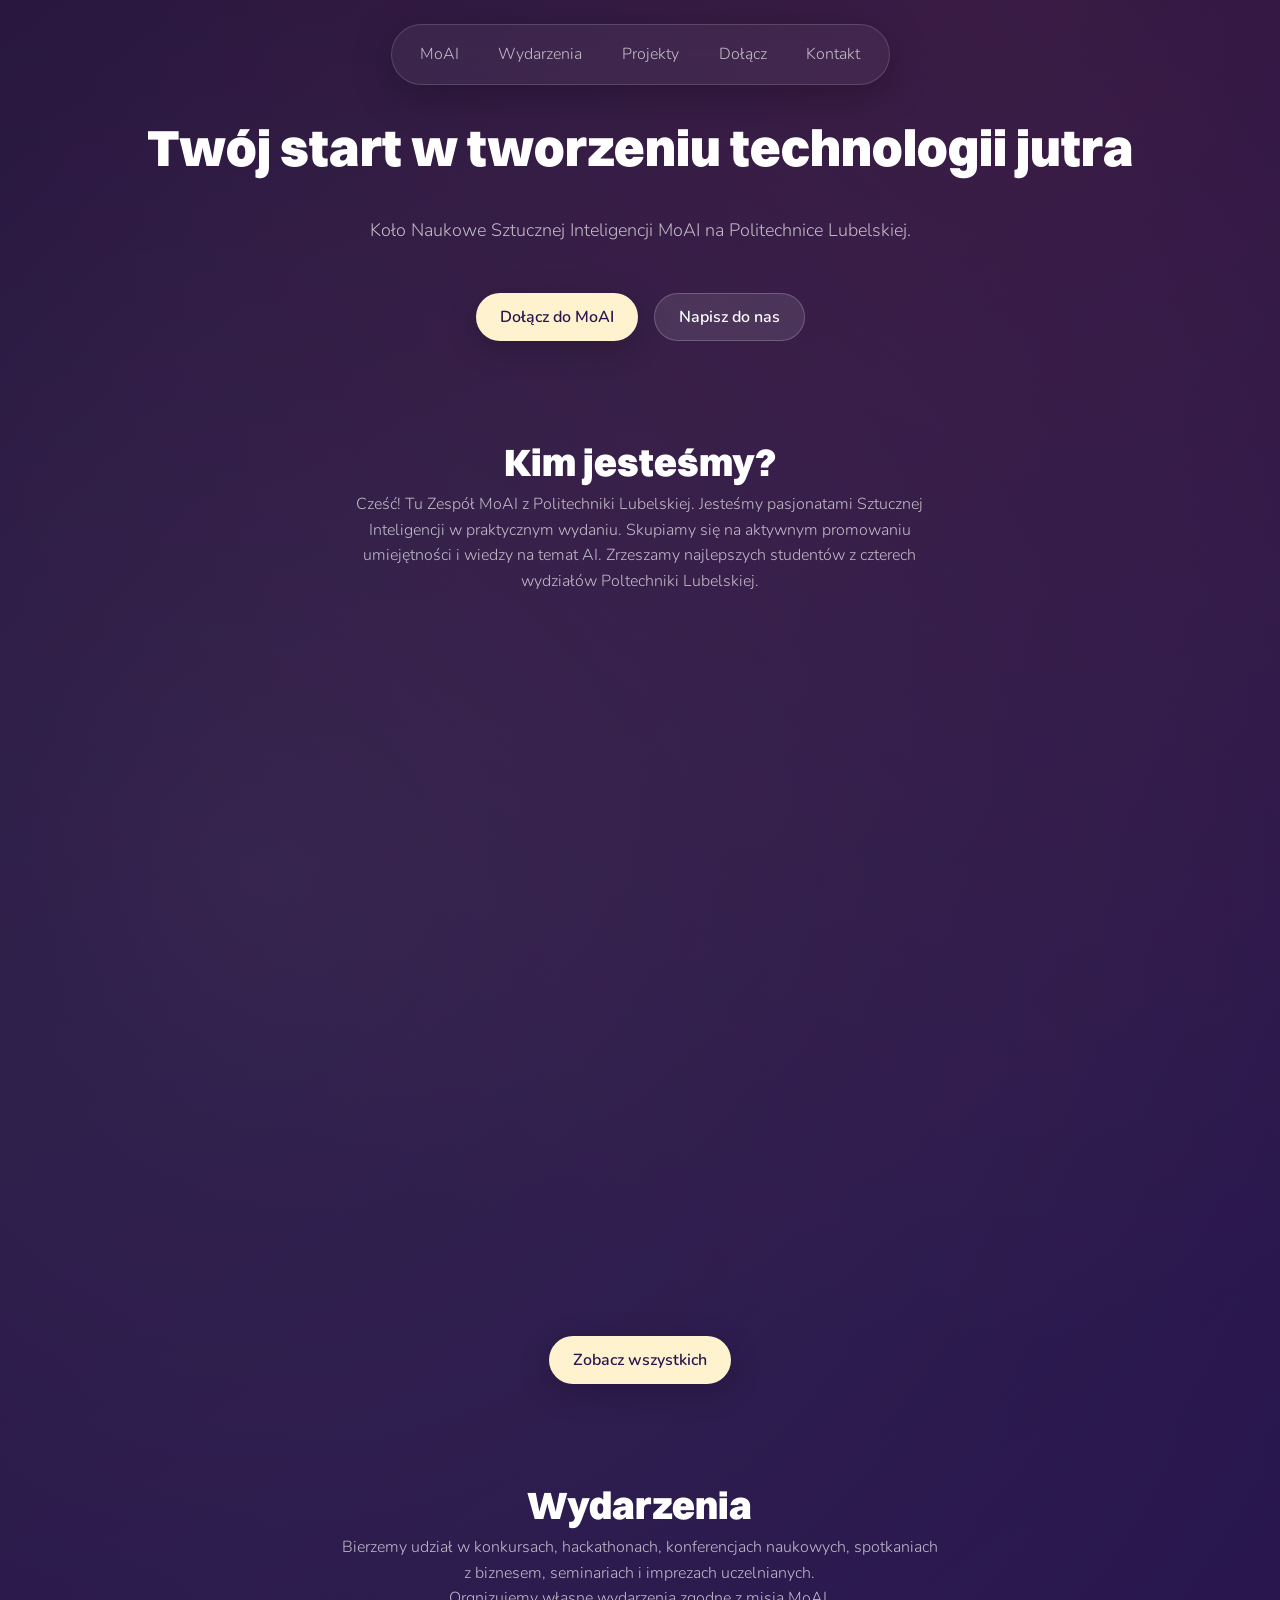
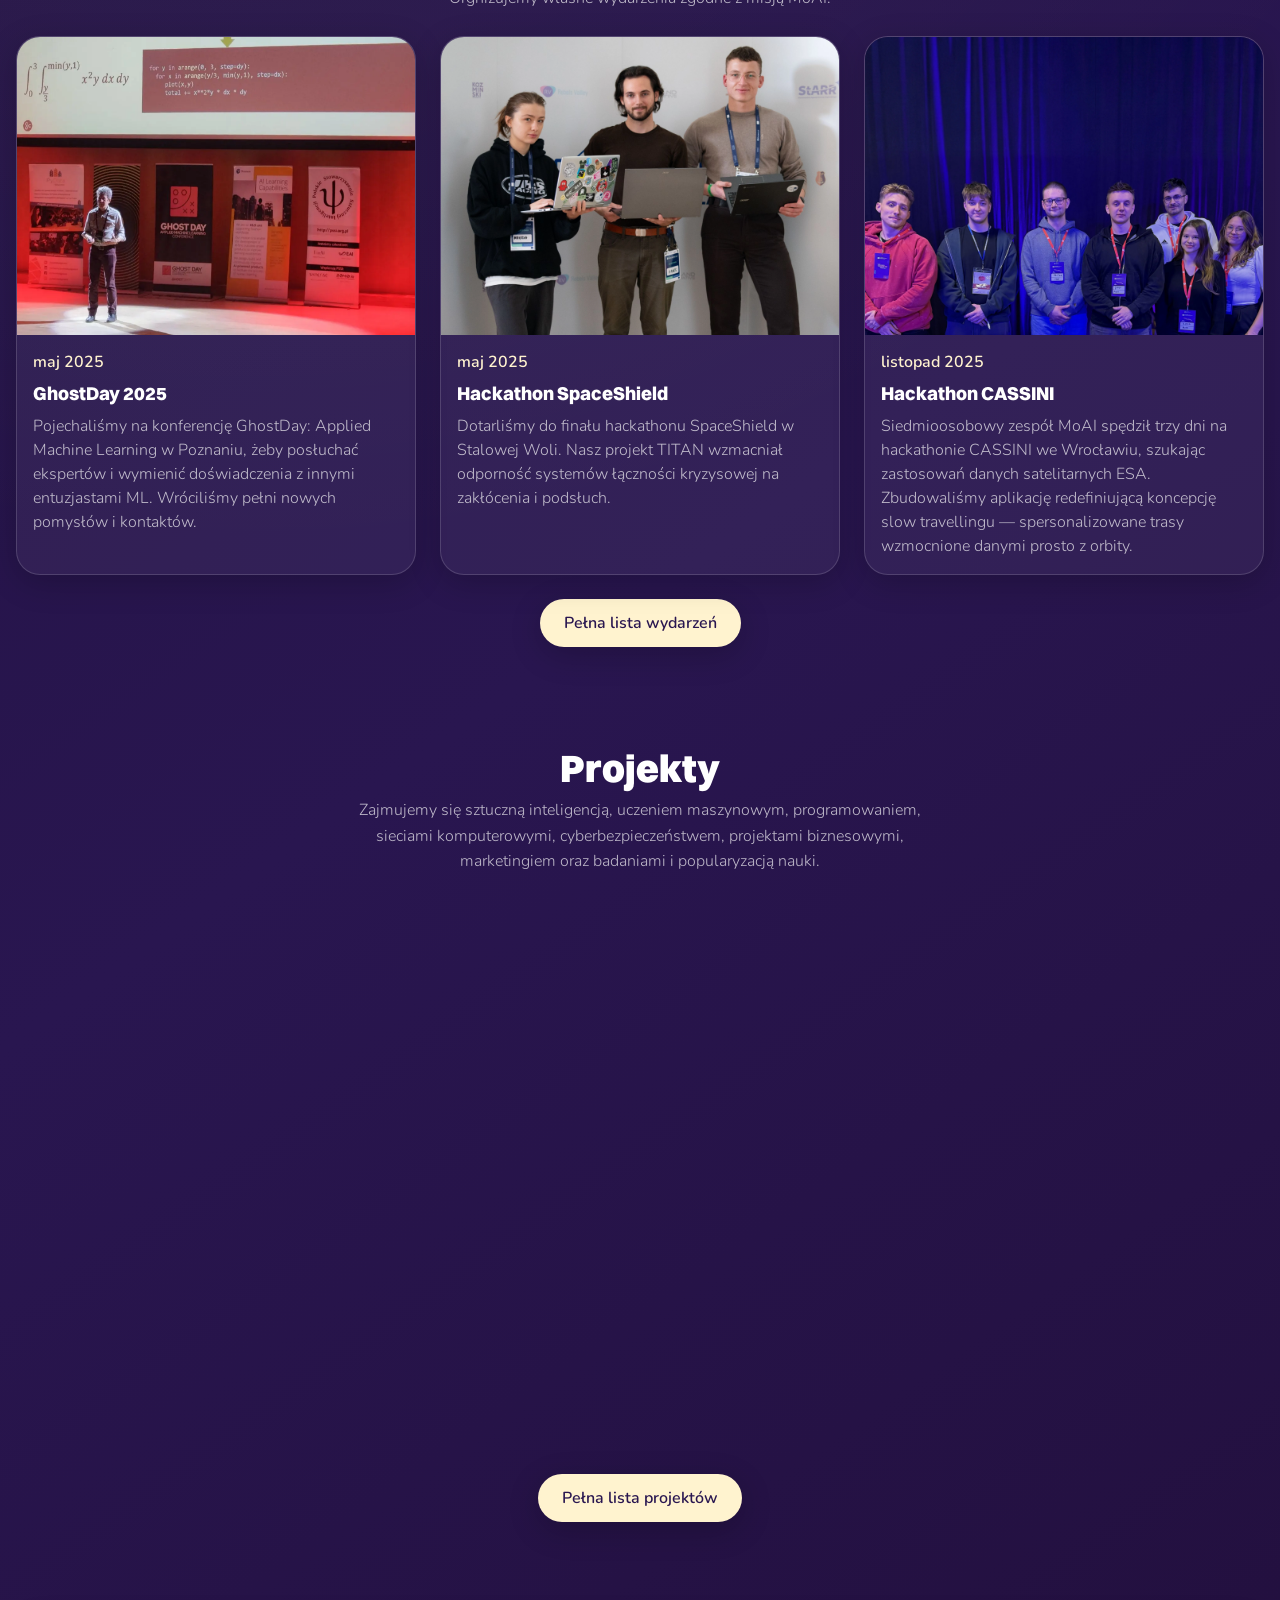
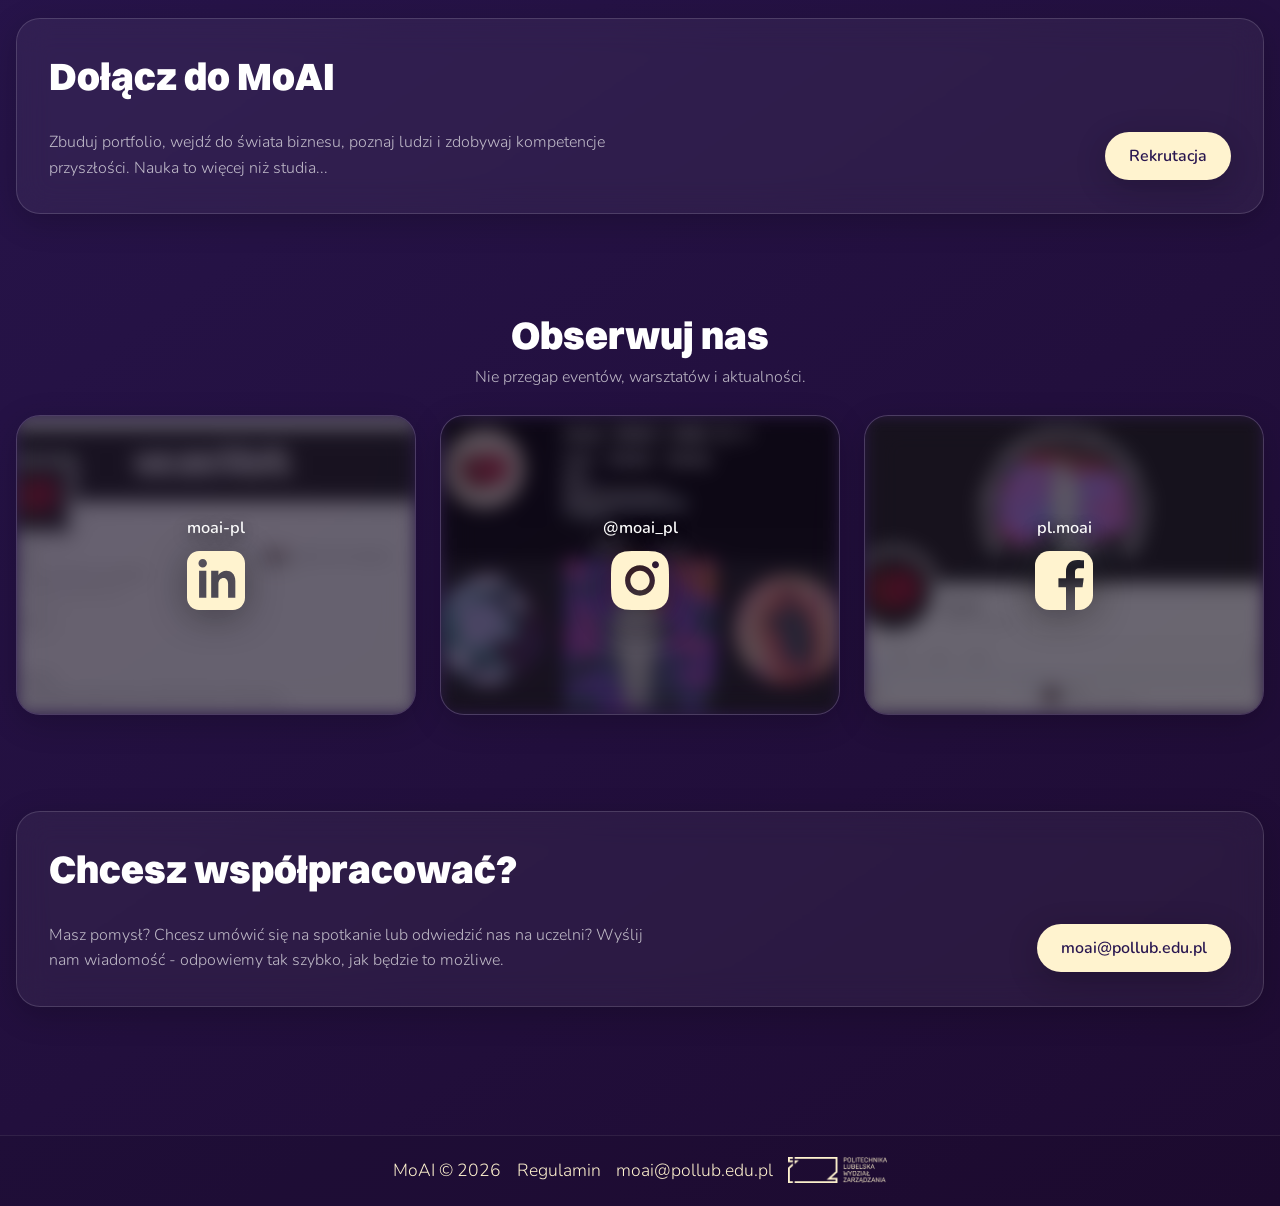
==== index.html @ 9e6ee028 "Switch link preview to custom PNG and align Google site name Point og:image and twitter:image at the" ====
<!DOCTYPE html>
<html lang="pl">
<head>
	<meta charset="UTF-8">
	<meta name="viewport" content="width=device-width, initial-scale=1.0">
	<meta name="google-site-verification" content="C3zbUnbr2M0pZkSNKRsnua3W00MlYUA9bURwBQnWUGA">
	<meta name="description" content="MoAI Politechnika Lubelska – Koło Naukowe Sztucznej Inteligencji. Zajmujemy się sztuczną inteligencją, uczeniem maszynowym, programowaniem, sieciami komputerowymi i cyberbezpieczeństwem – dołącz do nas!">
	<meta property="og:site_name" content="Koło Naukowe MoAI">
	<meta property="og:title" content="MoAI - Koło Naukowe Sztucznej Inteligencji">
	<meta property="og:description" content="Dołącz do Koła Naukowego MoAI na Politechnice Lubelskiej!">
    <meta property="og:image" content="https://moai-pl.github.io/images/mics/moai_og.png">
	<meta property="og:image:width" content="1200">
	<meta property="og:image:height" content="630">
	<meta property="og:image:type" content="image/png">
	<meta property="og:image:alt" content="Koło Naukowe MoAI">
	<meta property="og:url" content="https://moai-pl.github.io">
	<meta property="og:type" content="website">
	<meta property="og:locale" content="pl_PL">
	<meta name="twitter:card" content="summary_large_image">
	<meta name="twitter:title" content="MoAI - Koło Naukowe Sztucznej Inteligencji">
	<meta name="twitter:description" content="Dołącz do Koła Naukowego MoAI na Politechnice Lubelskiej!">
	<meta name="twitter:image" content="https://moai-pl.github.io/images/mics/moai_og.png">
	<meta name="application-name" content="Koło Naukowe MoAI">
	<meta name="apple-mobile-web-app-title" content="Koło Naukowe MoAI">
	<meta name="theme-color" content="#291650">
	<meta name="msapplication-TileColor" content="#291650">
	<meta name="msapplication-TileImage" content="/icons/mstile-150x150.png">
	<title>MoAI – Koło Naukowe Sztucznej Inteligencji</title>
	<link rel="icon" href="/favicon.ico" sizes="any">
	<link rel="icon" type="image/png" sizes="16x16" href="/icons/favicon-16x16.png">
	<link rel="icon" type="image/png" sizes="32x32" href="/icons/favicon-32x32.png">
	<link rel="icon" type="image/png" sizes="48x48" href="/icons/favicon-48x48.png">
	<link rel="apple-touch-icon" sizes="180x180" href="/icons/apple-touch-icon.png">
	<link rel="manifest" href="/icons/site.webmanifest">
	<link rel="canonical" href="https://moai-pl.github.io">
	<link rel="stylesheet" href="styles.css">

    <script type="application/ld+json">
		{
			"@context": "https://schema.org",
			"@graph": [
				{
					"@type": "Organization",
					"@id": "https://moai-pl.github.io/#organization",
					"name": "Koło Naukowe MoAI",
					"alternateName": ["MoAI", "MoAI Politechnika Lubelska", "MoAI - Koło Naukowe Sztucznej Inteligencji"],
					"url": "https://moai-pl.github.io/",
					"logo": "https://moai-pl.github.io/images/mics/moai_head.webp",
					"sameAs": [
						"https://www.linkedin.com/company/moai-pl",
						"https://www.instagram.com/moai_pl",
						"https://www.facebook.com/pl.moai"
					]
				},
				{
					"@type": "WebSite",
					"@id": "https://moai-pl.github.io/#website",
					"url": "https://moai-pl.github.io/",
					"name": "Koło Naukowe MoAI",
					"alternateName": ["MoAI", "MoAI Politechnika Lubelska", "MoAI - Koło Naukowe Sztucznej Inteligencji"],
					"inLanguage": "pl",
					"publisher": { "@id": "https://moai-pl.github.io/#organization" }
				}
			]
		}
	</script>
</head>
<body data-page="index">
	<div id="top"></div>
	<noscript class="selectable">Ta strona wymaga JavaScript do animacji i losowania projektów.</noscript>

	<div id="preloader" class="preloader" aria-label="Trwa ładowanie strony" role="status">
		<div class="preloader__glass">
			<span class="preloader__dot">M</span>
			<span class="preloader__dot">o</span>
			<span class="preloader__dot">A</span>
			<span class="preloader__dot">I</span>
		</div>
	</div>


	<header class="nav-shell">
		<nav class="nav">
			<div class="nav__links">
				<a href="#top" class="nav__link">MoAI</a>
				<a href="#events" class="nav__link">Wydarzenia</a>
				<a href="#projects" class="nav__link">Projekty</a>
				<a href="#join" class="nav__link">Dołącz</a>
				<a href="#contact" class="nav__link">Kontakt</a>
			</div>
		</nav>
	</header>

	<main class="page">
		<section id="hero" class="section hero no-select" aria-labelledby="hero-title">
			<div class="grid grid--hero">
				<div class="stack stack--lg stack--center">
					<h1 id="hero-title" class="display">Twój start w tworzeniu technologii jutra</h1>
					<p class="lead">Koło Naukowe Sztucznej Inteligencji MoAI na Politechnice Lubelskiej.</p>
					<div class="stack stack--row stack--row-center">
						<a class="btn btn--primary" href="/thanks/">Dołącz do MoAI</a>
						<a class="btn btn--ghost" href="#contact">Napisz do nas</a>
					</div>
				</div>
			</div>
		</section>

		<section id="who" class="section" aria-labelledby="who-title">
			<div class="section__header section__header--centered">
				<div>
					<h2 id="who-title">Kim jesteśmy?</h2>
					<p class="muted">Cześć! Tu Zespół MoAI z Politechniki Lubelskiej. Jesteśmy pasjonatami Sztucznej Inteligencji w praktycznym wydaniu. Skupiamy się na aktywnym promowaniu umiejętności i wiedzy na temat AI. Zrzeszamy najlepszych studentów z czterech wydziałów Poltechniki Lubelskiej.</p>
				</div>
			</div>
			<div id="members-grid" class="masonry" aria-live="polite"></div>
			<div class="section__actions section__actions--center section__actions--members">
				<a class="btn btn--primary" href="/members/">Zobacz wszystkich</a>
			</div>
		</section>

		<section id="events" class="section" aria-labelledby="events-title">
			<div class="section__header section__header--centered">
				<div>
					<h2 id="events-title">Wydarzenia</h2>
					<p class="muted">Bierzemy udział w konkursach, hackathonach, konferencjach naukowych, spotkaniach z biznesem, seminariach i imprezach uczelnianych. <br> Orgnizujemy własne wydarzenia zgodne z misją MoAI.</p>
				</div>
			</div>
			<div id="events-grid" class="cards cards--three" aria-live="polite"></div>
			<div class="section__actions section__actions--center">
				<a class="btn btn--primary" href="/events/">Pełna lista wydarzeń</a>
			</div>
		</section>

		<section id="projects" class="section" aria-labelledby="projects-title">
			<div class="section__header section__header--centered">
				<div>
					<h2 id="projects-title">Projekty</h2>
					<p class="muted">Zajmujemy się sztuczną inteligencją, uczeniem maszynowym, programowaniem, sieciami komputerowymi, cyberbezpieczeństwem, projektami biznesowymi, marketingiem oraz badaniami i popularyzacją nauki.</p>
				</div>
			</div>
			<div id="projects-grid" class="cards cards--three" aria-live="polite"></div>
			<div class="section__actions section__actions--center">
				<a class="btn btn--primary" href="/projects/">Pełna lista projektów</a>
			</div>
		</section>

		<section id="join" class="section section--accent" aria-labelledby="join-title">
			<div class="glass card card--cta">
				<div class="stack stack--lg">
					<h2 id="join-title">Dołącz do MoAI</h2>
					<div class="join__summary">
						<p class="muted">Zbuduj portfolio, wejdź do świata biznesu, poznaj ludzi i zdobywaj kompetencje przyszłości. Nauka to więcej niż studia...</p>
						<a class="btn btn--primary" href="/thanks/">Rekrutacja</a>
					</div>
				</div>
			</div>
		</section>

		<section id="follow" class="section" aria-labelledby="follow-title">
			<div class="section__header">
				<div>
					<h2 id="follow-title">Obserwuj nas</h2>
					<p class="muted">Nie przegap eventów, warsztatów i aktualności.</p>
				</div>
			</div>
			<div class="cards cards--social">
				<a class="social-card glass" href="https://www.linkedin.com/company/moai-pl" target="_blank" rel="noopener" aria-label="LinkedIn MoAI">
					<img class="social-card__image" src="images/mics/li_background.webp" alt="" loading="lazy" data-protect="true">
					<div class="social-card__content">
						<p class="social-card__handle">moai-pl</p>
						<img class="social-card__icon" src="icons/linkedin.svg" alt="" aria-hidden="true" loading="lazy">
					</div>
				</a>
				<a class="social-card glass" href="https://www.instagram.com/moai_pl" target="_blank" rel="noopener" aria-label="Instagram MoAI">
					<img class="social-card__image" src="images/mics/ig_background.webp" alt="" loading="lazy" data-protect="true">
					<div class="social-card__content">
						<p class="social-card__handle">@moai_pl</p>
						<img class="social-card__icon" src="icons/instagram.svg" alt="" aria-hidden="true" loading="lazy">
					</div>
				</a>
				<a class="social-card glass" href="https://www.facebook.com/pl.moai" target="_blank" rel="noopener" aria-label="Facebook MoAI">
					<img class="social-card__image" src="images/mics/fb_background.webp" alt="" loading="lazy" data-protect="true">
					<div class="social-card__content">
						<p class="social-card__handle">pl.moai</p>
						<img class="social-card__icon social-card__icon--facebook" src="icons/facebook.svg" alt="" aria-hidden="true" loading="lazy">
					</div>
				</a>
			</div>
		</section>

		<section id="contact" class="section" aria-labelledby="contact-title">
			<div class="glass card card--contact">
				<div class="stack stack--lg">
					<h2 id="contact-title">Chcesz współpracować?</h2>
					<div class="join__summary contact__summary">
						<p class="muted">Masz pomysł? Chcesz umówić się na spotkanie lub odwiedzić nas na uczelni? Wyślij nam wiadomość - odpowiemy tak szybko, jak będzie to możliwe.</p>
						<a class="btn btn--primary" href="mailto:moai@pollub.edu.pl">moai@pollub.edu.pl</a>
					</div>
				</div>
			</div>
		</section>
	</main>

	<footer class="footer">
		<div class="footer__inner">
			<span>MoAI © <span data-current-year>2026</span></span>
			<a class="footer__link" href="assets/Statut_MoAI.pdf" target="_blank">Regulamin</a>
			<a class="footer__link" href="mailto:moai@pollub.edu.pl">moai@pollub.edu.pl</a>
			<a class="footer__logo" href="https://wz.pollub.pl/" target="_blank" rel="noopener">
				<img src="icons/logo_wz.webp" alt="Wydział Zarządzania Politechniki Lubelskiej" loading="lazy">
			</a>
		</div>
	</footer>

	<script src="scripts.js" defer></script>
	<script data-goatcounter="https://moai-pl.goatcounter.com/count" async src="https://gc.zgo.at/count.js"></script>
</body>
</html>
---- styles.css ----
/* Core Design Tokens */
@font-face {
	font-family: 'Nunito';
	src: url('fonts/Nunito-ExtraLight.otf') format('opentype');
	font-weight: 200;
	font-style: normal;
	font-display: swap;
}

@font-face {
	font-family: 'Nunito';
	src: url('fonts/Nunito-Light.otf') format('opentype');
	font-weight: 400;
	font-style: normal;
	font-display: swap;
}

@font-face {
	font-family: 'Nunito';
	src: url('fonts/Nunito-SemiBold.otf') format('opentype');
	font-weight: 600;
	font-style: normal;
	font-display: swap;
}

@font-face {
	font-family: 'Switzer';
	src: url('fonts/Switzer-Extrabold.otf') format('opentype');
	font-weight: 800;
	font-style: normal;
	font-display: swap;
}

@font-face {
	font-family: 'Switzer';
	src: url('fonts/Switzer-Black.otf') format('opentype');
	font-weight: 900;
	font-style: normal;
	font-display: swap;
}

:root {
	--bg-primary: #291650;
	--text-primary: #ffffff;
	--text-secondary: rgba(255, 255, 255, 0.7);
	--accent-ivory: #fff3cf;
	--accent-red: #e55858;
	--surface-1: rgba(255, 255, 255, 0.05);
	--surface-2: rgba(255, 255, 255, 0.08);
	--surface-hover: rgba(255, 255, 255, 0.12);
	--glass-border: rgba(255, 255, 255, 0.15);
	--radius-sm: 0.5rem;
	--radius-md: 1rem;
	--radius-lg: 1.5rem;
	--radius-pill: 9999px;
	--space-xs: 0.25rem;
	--space-sm: 0.5rem;
	--space-md: 1rem;
	--space-lg: 1.5rem;
	--space-xl: 2rem;
	--space-2xl: 3rem;
	--space-3xl: 4rem;
	--space-4xl: 6rem;
	--space-5xl: 8rem;
	--shadow-1: 0 8px 32px rgba(0, 0, 0, 0.2);
	--shadow-2: 0 10px 40px rgba(0, 0, 0, 0.25);
	--shadow-3: 0 16px 48px rgba(0, 0, 0, 0.35);
	--container: 80rem;
	--transition: 200ms ease;
	--nav-offset: 6rem;
	--section-gap-desktop: var(--space-4xl);
	--section-gap-mobile: var(--space-3xl);
	--segment-grid-gap-desktop: var(--space-lg);
	--segment-grid-gap-mobile: var(--space-md);
	--section-action-gap-desktop: var(--space-lg);
	--section-action-gap-mobile: var(--space-md);
}

* {
	box-sizing: border-box;
}

html {
	scroll-behavior: smooth;
	scroll-padding-top: var(--nav-offset);
	scrollbar-width: thin;
	scrollbar-color: rgba(255, 255, 255, 0.2) var(--bg-primary);
	overflow-x: hidden;
	-webkit-tap-highlight-color: transparent;
}

body {
	margin: 0;
	font-family: 'Nunito', 'Helvetica Neue', sans-serif;
	background: radial-gradient(circle at 20% 20%, rgba(255, 243, 207, 0.08), transparent 35%),
		radial-gradient(circle at 80% 0%, rgba(229, 88, 88, 0.12), transparent 30%),
		linear-gradient(145deg, #1d0f3a 0%, #291650 50%, #1e0b32 100%);
	color: var(--text-primary);
	min-height: 100vh;
	min-height: 100dvh;
	display: flex;
	flex-direction: column;
	width: 100%;
	overflow-x: hidden;
	user-select: none;
	-webkit-user-select: none;
	-webkit-tap-highlight-color: transparent;
	-webkit-touch-callout: none;
}

a {
	color: inherit;
	text-decoration: none;
}

img {
	max-width: 100%;
	display: block;
}

p {
	margin: 0;
}

p, h1, h2, h3, h4, .lead, .muted, .display, .eyebrow, .member-card__name, .project-card__title, .project-card__desc, .project-card__meta, .social-card__handle, .social-card__content, .hero__meta, .selectable, .selectable-text {
	user-select: text;
	-webkit-user-select: text;
	-webkit-touch-callout: default;
}

.nav,
.nav__link,
.btn,
.pill,
.tag,
.card,
.footer,
.footer__link,
.footer__inner span,
.footer__logo,
.member-card__link {
	user-select: none;
	-webkit-user-select: none;
	-webkit-tap-highlight-color: transparent;
	-webkit-touch-callout: none;
}

a,
button {
	-webkit-tap-highlight-color: transparent;
}

a[href^="mailto:"] {
	user-select: text;
	-webkit-user-select: text;
	-webkit-touch-callout: default;
}

:focus {
	outline: none;
}

:focus-visible {
	outline: 2px solid rgba(255, 243, 207, 0.7);
	outline-offset: 2px;
}

.sr-only {
	position: absolute;
	width: 1px;
	height: 1px;
	padding: 0;
	margin: -1px;
	overflow: hidden;
	clip: rect(0, 0, 0, 0);
	white-space: nowrap;
	border: 0;
}

.no-select {
	user-select: none;
}

::selection {
	background: var(--accent-ivory);
	color: #291650;
}

::-webkit-scrollbar {
	width: 12px;
}

::-webkit-scrollbar-track {
	background: var(--bg-primary);
}

::-webkit-scrollbar-thumb {
	background: rgba(255, 255, 255, 0.2);
	border-radius: var(--radius-pill);
	border: 3px solid var(--bg-primary);
}

::-webkit-scrollbar-thumb:hover {
	background: rgba(255, 255, 255, 0.4);
}

.page {
	flex: 1 0 auto;
	width: 100%;
	max-width: var(--container);
	margin: 0 auto;
	padding: calc(var(--space-4xl, 6rem) + var(--space-lg)) var(--space-md) var(--space-4xl, 6rem);
}

.section {
	margin-bottom: var(--section-gap-desktop);
}

.page > .section:last-child {
	margin-bottom: 0;
}

#who,
#projects,
#events,
#join,
#follow,
#contact,
#members-grid,
#projects-grid,
#projects-list,
#events-list {
	scroll-margin-top: var(--nav-offset);
}

.section__header {
	display: flex;
	flex-direction: column;
	align-items: center;
	text-align: center;
	gap: var(--space-md);
	margin: 0 auto var(--space-lg);
	max-width: min(62%, 52rem);
}

.section__header--centered {
	max-width: min(60%, 48rem);
}

.section__actions {
	display: flex;
	gap: var(--space-sm);
	align-items: center;
}

.section__actions--center {
	justify-content: center;
	margin-top: var(--section-action-gap-desktop);
}

.section__actions--members {
	margin-top: var(--section-action-gap-desktop);
}

.section--accent {
	margin-top: 0;
}

.eyebrow {
	font-size: 0.9rem;
	letter-spacing: 0.08em;
	text-transform: uppercase;
	color: var(--text-secondary);
	margin: 0 0 var(--space-xs);
}

.muted {
	color: var(--text-secondary);
	line-height: 1.6;
	max-width: 60ch;
}

.display {
	font-size: clamp(2.25rem, 4vw, 3.5rem);
	line-height: 1.1;
	margin: 0 0 var(--space-md);
}

h2 {
	margin: 0 0 var(--space-xs);
	font-size: clamp(1.75rem, 3vw, 2.5rem);
}

h1, h2, h3, h4, h5, h6, .display {
	font-family: 'Switzer', 'Helvetica Neue', sans-serif;
	font-weight: 900;
}

.lead {
	color: var(--text-secondary);
	font-size: 1.125rem;
	line-height: 1.6;
	margin: 0 0 var(--space-lg);
}

.stack {
	display: flex;
	flex-direction: column;
	gap: var(--space-md);
}

.stack--lg {
	gap: var(--space-lg);
}

.stack--row {
	flex-direction: row;
	flex-wrap: wrap;
	align-items: center;
}

.grid {
	display: grid;
	gap: var(--space-xl);
}

.grid--hero {
	grid-template-columns: repeat(auto-fit, minmax(280px, 1fr));
	align-items: center;
}

.pill {
	display: inline-flex;
	align-items: center;
	padding: 0.5rem 0.9rem;
	border-radius: var(--radius-pill);
	border: 1px solid var(--glass-border);
	background: var(--surface-2);
	color: var(--accent-ivory);
	font-weight: 600;
	font-size: 0.95rem;
}

.btn {
	display: inline-flex;
	align-items: center;
	justify-content: center;
	height: 3rem;
	padding: 0 1.5rem;
	border-radius: var(--radius-pill);
	font-weight: 600;
	font-size: 1rem;
	border: none;
	cursor: pointer;
	transition: transform var(--transition), box-shadow var(--transition), background var(--transition), border var(--transition);
	text-decoration: none;
}

.btn--primary {
	background: var(--accent-ivory);
	color: #291650;
	box-shadow: var(--shadow-1);
}

.btn--primary:hover {
	transform: translateY(-2px);
	box-shadow: var(--shadow-2);
	background: #ffe9a6;
}

.btn--ghost {
	background: rgba(255, 255, 255, 0.1);
	color: var(--text-primary);
	border: 1px solid rgba(255, 255, 255, 0.2);
}

.btn--ghost:hover {
	background: rgba(255, 255, 255, 0.15);
	border-color: rgba(255, 255, 255, 0.4);
	transform: translateY(-2px);
}

.glass {
	background: var(--surface-1);
	backdrop-filter: blur(16px);
	-webkit-backdrop-filter: blur(16px);
	border: 1px solid var(--glass-border);
	border-radius: var(--radius-lg);
	box-shadow: var(--shadow-1);
}

.card {
	position: relative;
	padding: var(--space-xl);
	overflow: hidden;
}

.card__blur {
	position: absolute;
	inset: -40% auto auto 50%;
	width: 60%;
	height: 60%;
	background: radial-gradient(circle, rgba(255, 243, 207, 0.25), transparent 55%);
	filter: blur(40px);
	transform: translateX(-50%);
	pointer-events: none;
}

.card--hero {
	display: grid;
	place-items: center;
	min-height: 340px;
}

.card--intro {
	display: grid;
	grid-template-columns: 1fr;
	gap: var(--space-md);
	padding: var(--space-lg);
	min-height: auto;
	margin-bottom: var(--space-lg);
}

body[data-page="members"] .card--intro,
body[data-page="projects"] .card--intro,
body[data-page="events"] .card--intro {
	max-width: min(72%, 56rem);
	margin-inline: auto;
	padding: var(--space-md) var(--space-lg);
}

body[data-page="members"] .card--intro .display,
body[data-page="projects"] .card--intro .display,
body[data-page="events"] .card--intro .display {
	font-size: clamp(1.95rem, 3vw, 2.85rem);
}

.card--cta {
	display: grid;
	grid-template-columns: repeat(auto-fit, minmax(260px, 1fr));
	align-items: center;
	gap: var(--space-xl);
}

#join .join__summary,
#contact .join__summary {
	display: grid;
	grid-template-columns: minmax(0, 1fr) auto;
	align-items: center;
	gap: var(--space-lg);
	width: 100%;
}

#join .join__summary .muted,
#contact .join__summary .muted {
	margin: 0;
}

#join .join__summary .btn,
#contact .join__summary .btn {
	margin-left: auto;
	white-space: nowrap;
}

.card--contact {
	padding: var(--space-xl);
}

.hero__visual {
	position: relative;
}

.hero__image {
	width: min(320px, 100%);
	filter: drop-shadow(0 20px 50px rgba(0, 0, 0, 0.35));
}

.hero__meta {
	color: var(--text-secondary);
	letter-spacing: 0.02em;
}

.cta__waves {
	width: 100%;
	opacity: 0.9;
	mix-blend-mode: screen;
}

.nav-shell {
	position: fixed;
	inset: var(--space-lg) 0 auto;
	display: flex;
	justify-content: center;
	z-index: 10;
	pointer-events: none;
	padding-inline: var(--space-lg);
}

.nav {
	pointer-events: auto;
	display: flex;
	align-items: center;
	width: fit-content;
	max-width: 100%;
	padding: 0.5rem clamp(0.65rem, 1.2vw, 1.5rem);
	background: var(--surface-1);
	backdrop-filter: blur(16px);
	-webkit-backdrop-filter: blur(16px);
	border: 1px solid var(--glass-border);
	border-radius: var(--radius-pill);
	box-shadow: var(--shadow-2);
}

.nav__links {
	display: flex;
	align-items: center;
	justify-content: space-between;
	width: 100%;
	gap: clamp(0.35rem, 1.1vw, 1rem);
}

.nav__link {
	flex: 0 1 auto;
	min-width: 0;
	padding: 0.65rem clamp(0.45rem, 1vw, 0.9rem);
	border-radius: var(--radius-pill);
	color: var(--text-secondary);
	font-weight: 500;
	white-space: nowrap;
	text-align: center;
	transition: background var(--transition), color var(--transition);
}

.nav__link:hover {
	color: var(--accent-ivory);
	background: var(--surface-hover);
}

.masonry {
	display: grid;
	gap: var(--segment-grid-gap-desktop);
	grid-template-columns: repeat(6, minmax(0, 1fr));
}

.member-card,
.project-card,
.social-card {
	-webkit-tap-highlight-color: transparent;
}

.member-card {
	position: relative;
	overflow: hidden;
	border-radius: var(--radius-lg);
	background: var(--surface-1);
	border: 1px solid var(--glass-border);
	box-shadow: var(--shadow-1);
	transition: transform var(--transition), box-shadow var(--transition), border var(--transition);
}

.member-card:hover {
	transform: translateY(-4px);
	box-shadow: var(--shadow-2);
	border-color: rgba(255, 255, 255, 0.35);
}

.member-card__media {
	position: relative;
	overflow: hidden;
}

.member-card:hover .member-card__media .member-card__photo,
.member-card:focus-within .member-card__media .member-card__photo {
	filter: blur(3px) brightness(0.7);
	transform: scale(1.02);
	transition: transform var(--transition), filter var(--transition);
}

.member-card__media .member-card__photo {
	width: 100%;
	height: 220px;
	object-fit: cover;
	display: block;
	transition: transform var(--transition), filter var(--transition);
}

.member-card__invite-cover {
	position: relative;
	width: 100%;
	height: 220px;
	overflow: hidden;
	display: grid;
	place-items: center;
	background: linear-gradient(148deg, #fff3cf 0%, #4c1d95 82%);
}

.member-card__invite-blob {
	position: absolute;
	border-radius: 50%;
	filter: blur(38px);
	pointer-events: none;
	transition: transform 600ms ease;
}

.member-card__invite-blob--a {
	width: 78%;
	height: 82%;
	top: -34%;
	left: -22%;
	background: #fff3cf;
	opacity: 0.9;
}

.member-card__invite-blob--b {
	width: 70%;
	height: 76%;
	right: -26%;
	bottom: -36%;
	background: #5b21b6;
	opacity: 0.92;
}

.member-card__invite-blob--c {
	width: 48%;
	height: 52%;
	left: 28%;
	top: 32%;
	background: color-mix(in srgb, #fff3cf 55%, #6d28d9);
	opacity: 0.7;
}

.member-card--invite:hover .member-card__invite-blob--a {
	transform: translate(6%, 8%) scale(1.06);
}

.member-card--invite:hover .member-card__invite-blob--b {
	transform: translate(-8%, -6%) scale(1.08);
}

.member-card--invite:hover .member-card__invite-blob--c {
	transform: translate(4%, -10%) scale(1.12);
}

.member-card__invite-glass {
	position: absolute;
	inset: 0;
	background:
		linear-gradient(160deg, rgba(255, 255, 255, 0.26), rgba(255, 255, 255, 0.05) 38%, rgba(20, 10, 42, 0.22)),
		linear-gradient(120deg, rgba(255, 255, 255, 0.08), rgba(255, 255, 255, 0.02));
	backdrop-filter: blur(18px);
	-webkit-backdrop-filter: blur(18px);
	border-bottom: 1px solid rgba(255, 255, 255, 0.16);
	box-shadow: inset 0 1px 0 rgba(255, 255, 255, 0.32);
}

.invite-icon {
	position: relative;
	z-index: 1;
	width: 5.75rem;
	height: 5.75rem;
	margin-bottom: 1.35rem;
	color: var(--accent-ivory);
	overflow: visible;
	pointer-events: none;
	filter: drop-shadow(0 8px 18px rgba(20, 10, 42, 0.35));
}

.invite-icon__avatar {
	transform-box: fill-box;
	transform-origin: center;
	transition: transform 250ms ease-out;
}

.member-card--invite:hover .invite-icon__avatar,
.member-card--invite:focus-within .invite-icon__avatar {
	transform: translateY(-1px) scale(1.05);
}

.invite-icon__q {
	transform-box: fill-box;
	transform-origin: center;
}

.invite-icon__q-mark,
.invite-icon__q-dot {
	stroke-dasharray: 1;
	stroke-dashoffset: 0;
}

.member-card--invite:hover .invite-icon__q-mark,
.member-card--invite:focus-within .invite-icon__q-mark {
	animation: invite-q-draw 0.4s ease-in-out;
}

.member-card--invite:hover .invite-icon__q-dot,
.member-card--invite:focus-within .invite-icon__q-dot {
	animation: invite-q-dot 0.3s ease-out 0.32s both;
}

.member-card--invite:hover .invite-icon__q,
.member-card--invite:focus-within .invite-icon__q {
	animation: invite-q-pop 0.22s ease-out 0.58s both;
}

@keyframes invite-q-draw {
	from { stroke-dashoffset: 1; }
	to { stroke-dashoffset: 0; }
}

@keyframes invite-q-dot {
	0% { stroke-dashoffset: 1; transform: translateY(0); }
	45% { stroke-dashoffset: 0; transform: translateY(-2.5px); }
	100% { stroke-dashoffset: 0; transform: translateY(0); }
}

@keyframes invite-q-pop {
	0%, 100% { transform: scale(1); }
	50% { transform: scale(1.12); }
}

@media (prefers-reduced-motion: reduce) {
	.member-card--invite .invite-icon__q-mark,
	.member-card--invite .invite-icon__q-dot,
	.member-card--invite .invite-icon__q,
	.member-card--invite .invite-icon__avatar,
	.member-card--invite .member-card__invite-blob {
		animation: none !important;
		transition: none;
	}
}

.member-card__body {
	padding: var(--space-md);
	display: flex;
	flex-direction: column;
	gap: var(--space-sm);
}

.member-card__name {
	font-weight: 700;
	margin: 0;
}

.tags {
	display: flex;
	flex-wrap: wrap;
	gap: var(--space-xs);
}

.tag {
	padding: 0.2rem 0.4rem;
	border-radius: var(--radius-pill);
	background: rgba(255, 255, 255, 0.1);
	border: 1px solid rgba(255, 255, 255, 0.2);
	font-size: 0.65rem;
	color: var(--accent-ivory);
}

.member-card__link {
	position: absolute;
	inset: 0;
	display: grid;
	place-items: center;
	background: linear-gradient(180deg, transparent 40%, rgba(41, 22, 80, 0.85));
	opacity: 0;
	transition: opacity var(--transition);
	color: var(--accent-ivory);
}

.member-card:hover .member-card__link,
.member-card:focus-within .member-card__link {
	opacity: 1;
}

.member-card--invite .member-card__link {
	place-items: end center;
	padding-bottom: 0.7rem;
	background: linear-gradient(180deg, transparent 58%, rgba(41, 22, 80, 0.8));
}

.member-card__link span {
	display: inline-flex;
	align-items: center;
	gap: var(--space-xs);
	background: rgba(255, 255, 255, 0.1);
	padding: 0.6rem 0.9rem;
	border-radius: var(--radius-pill);
	border: 1px solid rgba(255, 255, 255, 0.2);
}

.member-card__link-icon {
	width: 18px;
	height: 18px;
	display: block;
	flex: 0 0 18px;
}

.member-card--cta {
	display: grid;
	place-items: center;
	height: 100%;
	text-align: center;
	background: linear-gradient(145deg, rgba(255, 255, 255, 0.07), rgba(255, 255, 255, 0.03));
}

.member-card--cta .member-card__body {
	align-items: center;
	gap: var(--space-md);
}

.member-card--cta .btn {
	margin-top: var(--space-xs);
	transition: transform var(--transition), box-shadow var(--transition);
}

.member-card--cta:hover,
.member-card--cta:focus-within {
	background: rgba(255, 255, 255, 0.12);
	border-color: rgba(255, 255, 255, 0.35);
}

.member-card--cta:hover .btn,
.member-card--cta:focus-within .btn {
	transform: translateY(-2px);
	box-shadow: var(--shadow-2);
}

.cards {
	display: grid;
	gap: var(--segment-grid-gap-desktop);
}

.cards--three {
	grid-template-columns: repeat(auto-fit, minmax(240px, 1fr));
}

.project-card {
	position: relative;
	overflow: hidden;
	border-radius: var(--radius-lg);
	background: var(--surface-1);
	border: 1px solid var(--glass-border);
	box-shadow: var(--shadow-1);
	transition: transform var(--transition), box-shadow var(--transition), border var(--transition);
}

.project-card:hover {
	transform: translateY(-4px);
	box-shadow: var(--shadow-2);
	border-color: rgba(255, 255, 255, 0.35);
}

.project-card__media {
	position: relative;
	width: 100%;
	aspect-ratio: 4 / 3;
	overflow: hidden;
}

.project-card__media img,
.project-card picture img {
	position: absolute;
	inset: 0;
	width: 100%;
	height: 100%;
	object-fit: cover;
	display: block;
}

.project-card__cover {
	position: absolute;
	inset: 0;
	overflow: hidden;
	background: linear-gradient(148deg, var(--cover-a) 0%, var(--cover-b) 82%);
}

.project-card__blob {
	position: absolute;
	border-radius: 50%;
	filter: blur(38px);
	pointer-events: none;
	transition: transform 600ms ease;
}

.project-card__blob--a {
	width: 78%;
	height: 82%;
	top: -34%;
	left: -22%;
	background: var(--cover-a);
	opacity: 0.95;
}

.project-card__blob--b {
	width: 70%;
	height: 76%;
	right: -26%;
	bottom: -36%;
	background: var(--cover-b);
	opacity: 0.92;
}

.project-card__blob--c {
	width: 48%;
	height: 52%;
	left: 28%;
	top: 32%;
	background: color-mix(in srgb, var(--cover-a) 58%, var(--cover-b));
	opacity: 0.7;
}

.project-card:hover .project-card__blob--a {
	transform: translate(6%, 8%) scale(1.06);
}

.project-card:hover .project-card__blob--b {
	transform: translate(-8%, -6%) scale(1.08);
}

.project-card:hover .project-card__blob--c {
	transform: translate(4%, -10%) scale(1.12);
}

.project-card__cover-glass {
	position: absolute;
	inset: 0;
	background:
		linear-gradient(160deg, rgba(255, 255, 255, 0.26), rgba(255, 255, 255, 0.05) 38%, rgba(20, 10, 42, 0.22)),
		linear-gradient(120deg, rgba(255, 255, 255, 0.08), rgba(255, 255, 255, 0.02));
	backdrop-filter: blur(18px);
	-webkit-backdrop-filter: blur(18px);
	border: 1px solid rgba(255, 255, 255, 0.16);
	border-radius: inherit;
	box-shadow: inset 0 1px 0 rgba(255, 255, 255, 0.32);
}

.project-card__cover[data-cover="azure"] { --cover-a: #7eb6ff; --cover-b: #1e4b9e; }
.project-card__cover[data-cover="ice"] { --cover-a: #9ae6ff; --cover-b: #0e7490; }
.project-card__cover[data-cover="cobalt"] { --cover-a: #6ea8ff; --cover-b: #1e3a8a; }
.project-card__cover[data-cover="violet"] { --cover-a: #c4b5fd; --cover-b: #5b21b6; }
.project-card__cover[data-cover="lilac"] { --cover-a: #e9d5ff; --cover-b: #6d28d9; }
.project-card__cover[data-cover="rose"] { --cover-a: #f9a8d4; --cover-b: #9d174d; }
.project-card__cover[data-cover="blush"] { --cover-a: #fecdd3; --cover-b: #be185d; }
.project-card__cover[data-cover="coral"] { --cover-a: #fb7185; --cover-b: #9a3412; }
.project-card__cover[data-cover="ember"] { --cover-a: #fb923c; --cover-b: #9f1239; }
.project-card__cover[data-cover="amber"] { --cover-a: #fcd34d; --cover-b: #b45309; }
.project-card__cover[data-cover="gold"] { --cover-a: #fde68a; --cover-b: #92400e; }
.project-card__cover[data-cover="honey"] { --cover-a: #facc15; --cover-b: #a16207; }
.project-card__cover[data-cover="lime"] { --cover-a: #bef264; --cover-b: #3f6212; }
.project-card__cover[data-cover="forest"] { --cover-a: #86efac; --cover-b: #14532d; }
.project-card__cover[data-cover="mint"] { --cover-a: #5eead4; --cover-b: #115e59; }
.project-card__cover[data-cover="sage"] { --cover-a: #bbf7d0; --cover-b: #166534; }
.project-card__cover[data-cover="pine"] { --cover-a: #4ade80; --cover-b: #064e3b; }
.project-card__cover[data-cover="moss"] { --cover-a: #a3e635; --cover-b: #365314; }
.project-card__cover[data-cover="ocean"] { --cover-a: #67e8f9; --cover-b: #155e75; }
.project-card__cover[data-cover="teal"] { --cover-a: #2dd4bf; --cover-b: #134e4a; }
.project-card__cover[data-cover="sky"] { --cover-a: #7dd3fc; --cover-b: #1d4ed8; }
.project-card__cover[data-cover="frost"] { --cover-a: #e0f2fe; --cover-b: #0369a1; }
.project-card__cover[data-cover="indigo"] { --cover-a: #a5b4fc; --cover-b: #312e81; }
.project-card__cover[data-cover="orchid"] { --cover-a: #e9d5ff; --cover-b: #7e22ce; }
.project-card__cover[data-cover="magenta"] { --cover-a: #f0abfc; --cover-b: #701a75; }
.project-card__cover[data-cover="plum"] { --cover-a: #d8b4fe; --cover-b: #6b21a8; }
.project-card__cover[data-cover="wine"] { --cover-a: #f9a8d4; --cover-b: #6b21a8; }
.project-card__cover[data-cover="dusk"] { --cover-a: #c4b5fd; --cover-b: #4c1d95; }
.project-card__cover[data-cover="dawn"] { --cover-a: #fda4af; --cover-b: #9f1239; }
.project-card__cover[data-cover="crimson"] { --cover-a: #fb7185; --cover-b: #881337; }
.project-card__cover[data-cover="berry"] { --cover-a: #f43f5e; --cover-b: #4c0519; }
.project-card__cover[data-cover="peach"] { --cover-a: #fdba74; --cover-b: #c2410c; }
.project-card__cover[data-cover="copper"] { --cover-a: #e7a56b; --cover-b: #7c2d12; }
.project-card__cover[data-cover="rust"] { --cover-a: #fca5a5; --cover-b: #7f1d1d; }
.project-card__cover[data-cover="steel"] { --cover-a: #cbd5e1; --cover-b: #1e293b; }
.project-card__cover[data-cover="slate"] { --cover-a: #94a3b8; --cover-b: #0f172a; }
.project-card__cover[data-cover="merlot"] { --cover-a: #f9a8d4; --cover-b: #831843; }
.project-card__cover[data-cover="lagoon"] { --cover-a: #bae6fd; --cover-b: #075985; }
.project-card__cover[data-cover="citrus"] { --cover-a: #fde047; --cover-b: #854d0e; }

.project-card__body {
	padding: var(--space-md);
	display: grid;
	gap: var(--space-sm);
}

.project-card__title {
	margin: 0;
	font-weight: 700;
}

.project-card__desc {
	color: var(--text-secondary);
	line-height: 1.5;
}

.project-card__meta {
	display: flex;
	gap: var(--space-sm);
	align-items: center;
	color: var(--accent-ivory);
	font-weight: 600;
}

.project-card__tags {
	margin-top: var(--space-xs);
}

.project-card__cta {
	margin-top: var(--space-sm);
	justify-self: start;
	max-width: 100%;
	overflow: hidden;
	white-space: nowrap;
	text-overflow: ellipsis;
	font-size: 0.75rem;
	height: 2.25rem;
	padding: 0 1rem;
	display: block;
	text-align: center;
	line-height: calc(2.25rem - 2px); /* Accounts for any borders */
}

.cards--social {
	grid-template-columns: repeat(auto-fit, minmax(240px, 1fr));
	align-items: stretch;
	gap: var(--segment-grid-gap-desktop);
}

@media (min-width: 1100px) {
	#follow .cards--social {
		grid-template-columns: repeat(3, minmax(0, 1fr));
	}
}

.social-card {
	position: relative;
	overflow: hidden;
	padding: var(--space-lg);
	border-radius: var(--radius-lg);
	border: 1px solid var(--glass-border);
	color: var(--text-primary);
	transition: transform var(--transition), box-shadow var(--transition);
	width: 100%;
	min-height: 0;
	aspect-ratio: 4 / 3;
	display: block;
}

.social-card:hover {
	transform: translateY(-4px);
	box-shadow: var(--shadow-2);
}

.social-card:hover .social-card__image {
	filter: blur(0px) brightness(0.9);
	transform: scale(1.05);
}

.social-card__image {
	position: absolute;
	inset: 0;
	width: 100%;
	height: 100%;
	object-fit: cover;
	filter: blur(8px) brightness(0.5);
	z-index: 0;
	transition: filter var(--transition), transform var(--transition);
}

.social-card__content {
	position: absolute;
	inset: 0;
	padding: var(--space-lg);
	z-index: 1;
	display: flex;
	flex-direction: column;
	align-items: center;
	justify-content: center;
	gap: clamp(0.65rem, 1.1vw, 0.95rem);
	pointer-events: none;
}

.social-card__handle {
	position: static;
	transform: none;
	font-size: clamp(0.98rem, 1.28vw, 1.3rem);
	font-weight: 600;
	line-height: 1.1;
	margin: 0;
	text-align: center;
	max-width: min(100%, 18ch);
	text-shadow: 0 4px 14px rgba(0, 0, 0, 0.5);
}

.social-card__icon {
	width: clamp(3rem, 4.6vw, 4.15rem);
	height: clamp(3rem, 4.6vw, 4.15rem);
	display: block;
	filter: drop-shadow(0 6px 18px rgba(0, 0, 0, 0.45));
}

.social-card__icon--facebook {
	border-radius: 0.9rem;
}

.preloader {
	position: fixed;
	inset: 0;
	display: grid;
	place-items: center;
	background: #140a2a;
	z-index: 100;
	transition: opacity 400ms ease, visibility 400ms ease;
}

.preloader.hidden {
	opacity: 0;
	visibility: hidden;
}

.preloader__glass {
	display: inline-flex;
	gap: var(--space-sm);
	padding: 0.9rem 1.25rem;
	border-radius: var(--radius-pill);
	background: linear-gradient(120deg, rgba(255, 255, 255, 0.08), rgba(255, 255, 255, 0.02));
	border: 1px solid var(--glass-border);
	backdrop-filter: blur(18px);
	-webkit-backdrop-filter: blur(18px);
	box-shadow: 0 12px 48px rgba(0, 0, 0, 0.35);
	position: relative;
}

.preloader__glass::after {
	content: '';
	position: absolute;
	left: 8%;
	right: 8%;
	bottom: -2px;
	height: 1px;
	background: linear-gradient(90deg, transparent, rgba(255, 243, 207, 0.6), transparent);
}

.preloader__dot {
	font-weight: 700;
	font-size: 1.4rem;
	color: var(--accent-ivory);
	opacity: 0.35;
	animation: shimmer 1.35s ease-in-out infinite;
}

.preloader__dot:nth-child(2) { animation-delay: 0.12s; }
.preloader__dot:nth-child(3) { animation-delay: 0.24s; }
.preloader__dot:nth-child(4) { animation-delay: 0.36s; }

@keyframes shimmer {
	0% { opacity: 0.35; filter: blur(1px); text-shadow: 0 0 0 rgba(255, 243, 207, 0); }
	50% { opacity: 1; filter: blur(0); text-shadow: 0 0 18px rgba(255, 243, 207, 0.85); }
	100% { opacity: 0.35; filter: blur(1px); text-shadow: 0 0 0 rgba(255, 243, 207, 0); }
}

.footer {
	border-top: 1px solid rgba(255, 255, 255, 0.08);
	padding: calc(var(--space-md) + 0.35rem) var(--space-md) calc(var(--space-md) + 0.4rem);
	background: rgba(0, 0, 0, 0.08);
	margin-top: var(--space-xl);
	color: var(--accent-ivory);
}

.footer__inner {
	max-width: var(--container);
	margin: 0 auto;
	display: flex;
	gap: clamp(0.7rem, 1.2vw, 1.1rem);
	flex-wrap: wrap;
	align-items: center;
	justify-content: center;
	color: var(--accent-ivory);
}

.footer__link {
	color: var(--accent-ivory);
	font-size: clamp(1rem, 0.92rem + 0.25vw, 1.1rem);
	line-height: 1.35;
}

.footer__inner span {
	font-size: clamp(1rem, 0.92rem + 0.25vw, 1.1rem);
	line-height: 1.35;
}

.footer__logo img {
	height: 26px;
}

.fade-in {
	opacity: 0;
	transform: translateY(12px);
	transition: opacity 450ms ease, transform 450ms ease;
}

.fade-in.visible {
	opacity: 1;
	transform: translateY(0);
}

.card--list {
	padding: var(--space-lg);
}

.list-grid {
	display: grid;
	gap: var(--segment-grid-gap-desktop);
	grid-template-columns: repeat(auto-fit, minmax(260px, 1fr));
}

.list-item {
	border: 1px solid var(--glass-border);
	border-radius: var(--radius-lg);
	padding: var(--space-lg);
	background: var(--surface-1);
	display: grid;
	gap: var(--space-sm);
	box-shadow: var(--shadow-1);
}

.list-item__title {
	margin: 0;
	font-weight: 700;
}

.list-item__meta {
	color: var(--accent-ivory);
	font-weight: 600;
}

.list-item__desc {
	color: var(--text-secondary);
	line-height: 1.5;
}

@media (max-width: 960px) {
	.nav-shell {
		inset: var(--space-md) 0 auto;
		padding-inline: var(--space-md);
	}

	.nav {
		width: fit-content;
		max-width: 100%;
		padding: 0.4rem 0.7rem;
	}

	.nav__links {
		width: auto;
		gap: 0.45rem;
	}

	.nav__link {
		padding: 0.5rem 0.55rem;
		font-size: 0.9rem;
	}

	.masonry {
		grid-template-columns: repeat(3, minmax(0, 1fr));
	}

	body[data-page="members"] .card--intro,
	body[data-page="projects"] .card--intro,
	body[data-page="events"] .card--intro,
	.section__header,
	.section__header--centered {
		max-width: 100%;
	}
}

@media (max-width: 720px) {
	.section {
		margin-bottom: var(--section-gap-mobile);
	}

	.section__actions--center,
	.section__actions--members {
		margin-top: var(--section-action-gap-mobile);
	}

	.nav-shell {
		inset: var(--space-sm) 0 auto;
		padding-inline: var(--space-sm);
	}

	.nav {
		width: 100%;
		padding: 0.35rem 0.7rem;
	}

	.nav__links {
		width: 100%;
		justify-content: space-between;
		gap: 0;
	}

	.nav__link {
		flex: 0 1 auto;
		padding: 0.5rem 0.15rem;
		font-size: 0.78rem;
		overflow: hidden;
		text-overflow: ellipsis;
	}

	.card {
		padding: var(--space-lg);
	}

	.cards--three,
	.cards--social,
	.list-grid {
		grid-template-columns: 1fr;
		gap: var(--segment-grid-gap-mobile);
	}

	.masonry,
	#members-grid {
		grid-template-columns: repeat(2, minmax(0, 1fr));
	}

	#follow .cards--social {
		grid-template-columns: minmax(0, 1fr);
		gap: var(--space-md);
		width: 100%;
	}

	#follow .cards--social > * {
		min-width: 0;
	}

	#follow .social-card {
		width: 100%;
		max-width: 100%;
		min-width: 0;
		min-height: 0;
		aspect-ratio: 4 / 3;
	}

	#follow .social-card__handle {
		overflow-wrap: anywhere;
	}

	#members-grid {
		grid-template-columns: repeat(2, minmax(0, 1fr));
		gap: var(--space-md);
	}

	#members-grid .member-card .member-card__photo,
	#members-grid .member-card--invite .member-card__invite-cover {
		height: 150px;
	}

	#members-grid .invite-icon {
		width: 4.25rem;
		height: 4.25rem;
		margin-bottom: 0.7rem;
	}

	#members-grid .member-card__body {
		padding: 0.75rem;
	}

	#members-grid .member-card__name {
		font-size: 0.95rem;
	}

	#members-grid .tag {
		font-size: 0.58rem;
		padding: 0.16rem 0.32rem;
	}

	.member-card .member-card__photo,
	.member-card--invite .member-card__invite-cover {
		height: 180px;
	}

	.member-card--invite .member-card__link {
		padding-bottom: 0.45rem;
	}

	.page {
		padding: var(--space-3xl) var(--space-md) var(--space-3xl);
	}

	body[data-page="events"] .page,
	body[data-page="projects"] .page,
	body[data-page="members"] .page,
	body[data-page="thanks"] .page {
		padding-top: calc(var(--nav-offset) + var(--space-xl));
	}

	body[data-page="index"] #hero {
		padding-top: var(--space-xl);
	}

	body[data-page="index"] #hero .stack--row {
		flex-wrap: nowrap;
		gap: var(--space-sm);
		width: 100%;
	}

	body[data-page="index"] #hero .stack--row .btn {
		flex: 1 1 0;
		min-width: 0;
		padding: 0 0.7rem;
		font-size: 0.9rem;
		height: 2.8rem;
	}

	#join .join__summary,
	#contact .join__summary {
		grid-template-columns: 1fr;
		gap: var(--space-sm);
	}

	#join .join__summary .btn,
	#contact .join__summary .btn {
		margin-left: 0;
		width: 100%;
	}

	.footer {
		padding: var(--space-md) var(--space-md) calc(var(--space-md) + 0.1rem);
	}

	.footer__inner {
		display: grid;
		grid-template-columns: repeat(2, minmax(0, 1fr));
		grid-template-areas:
			'year rules'
			'mail logo';
		align-items: center;
		gap: var(--space-sm) var(--space-md);
		text-align: center;
	}

	.footer__inner > :nth-child(1) {
		grid-area: year;
		justify-self: center;
	}

	.footer__inner > :nth-child(2) {
		grid-area: rules;
		justify-self: center;
	}

	.footer__inner > :nth-child(3) {
		grid-area: mail;
		justify-self: center;
	}

	.footer__inner > :nth-child(4) {
		grid-area: logo;
		justify-self: center;
	}

	.footer__logo img {
		height: 26px;
	}
}

.stack--center {
    align-items: center;
    text-align: center;
}
.stack--row-center {
    justify-content: center;
}
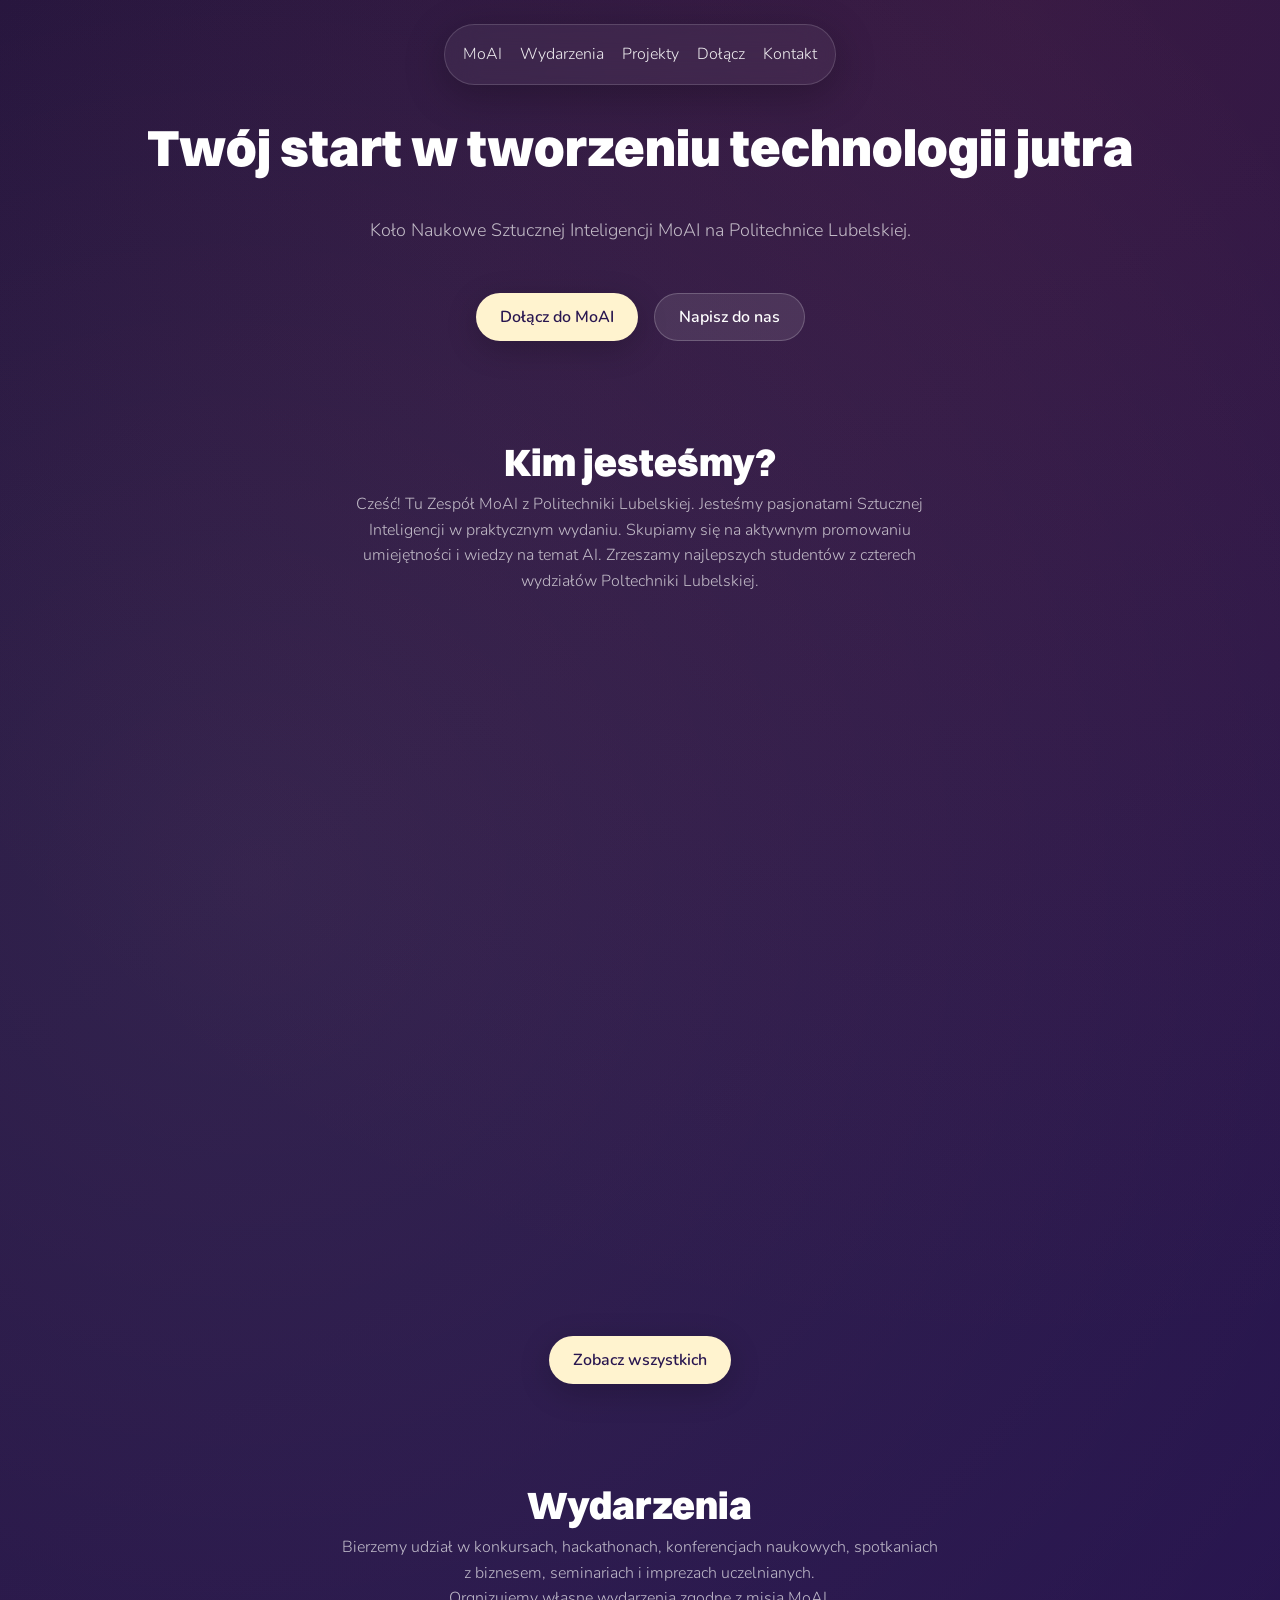
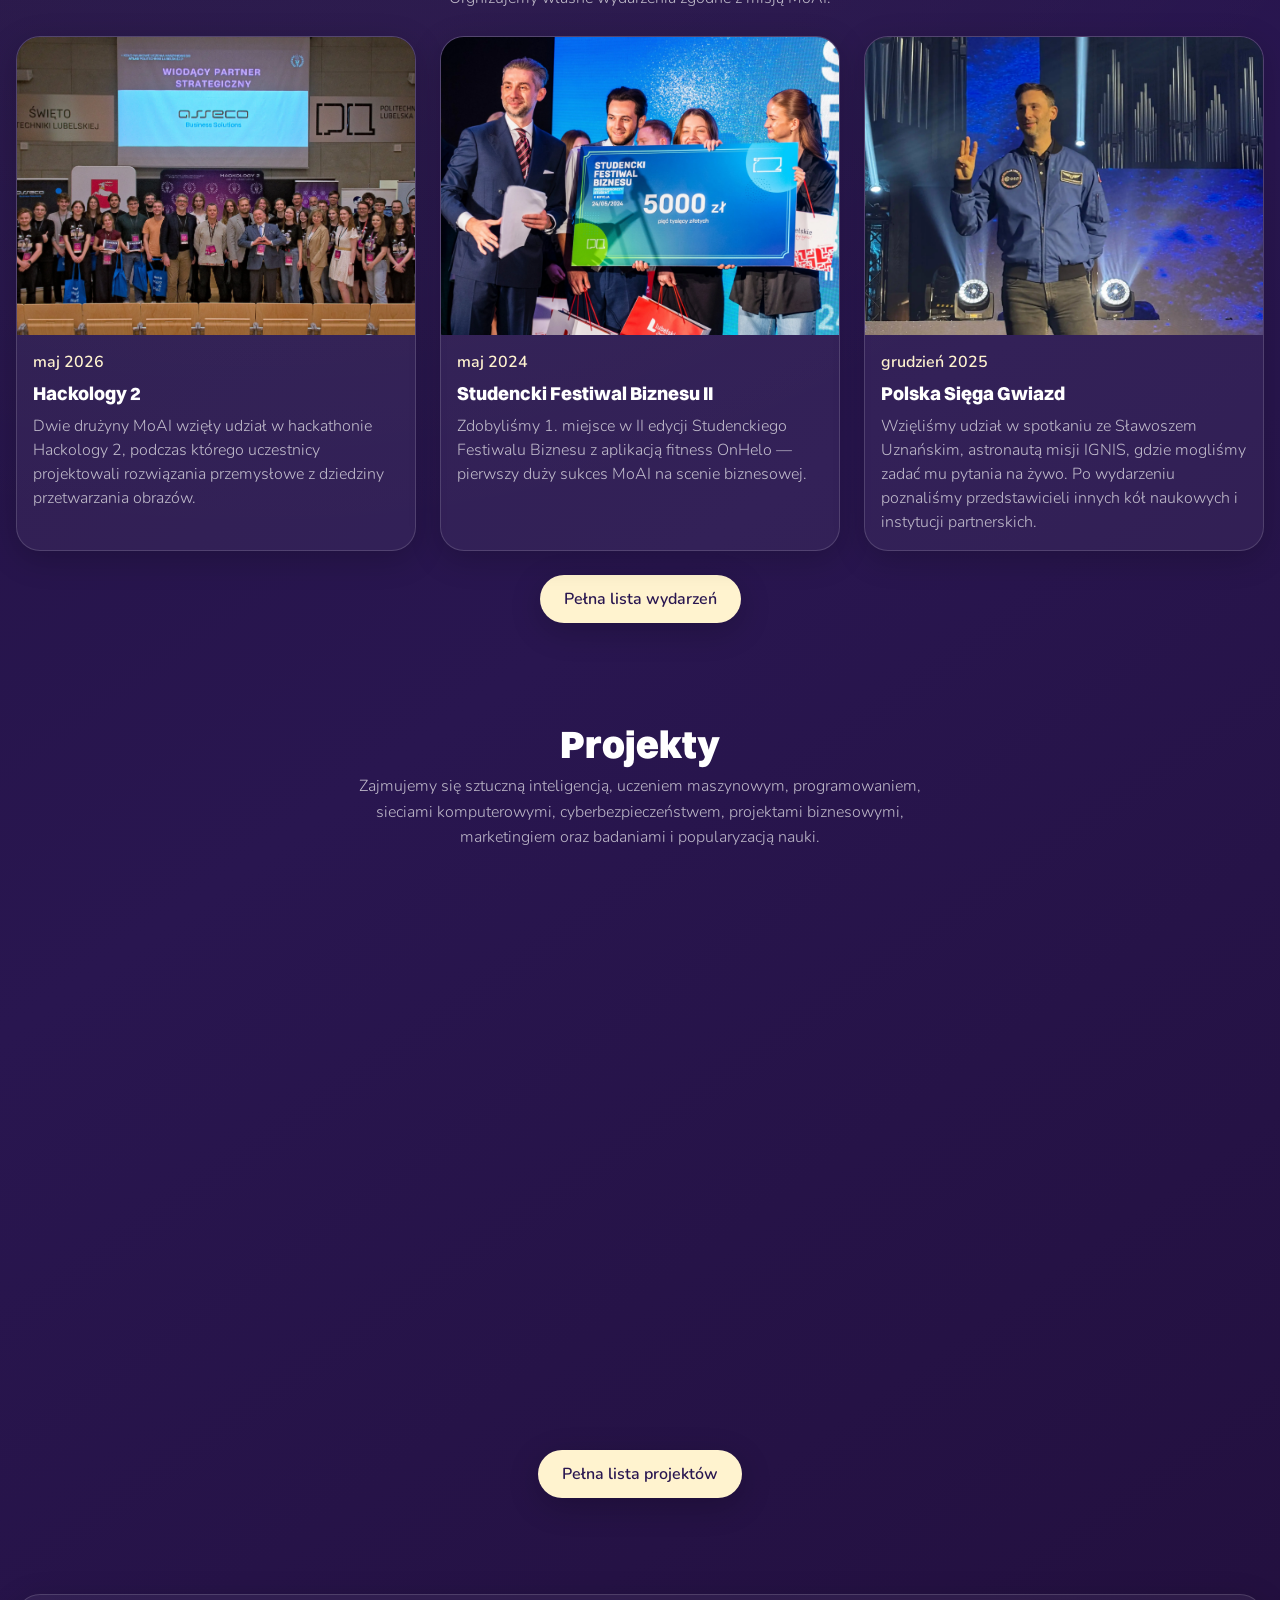
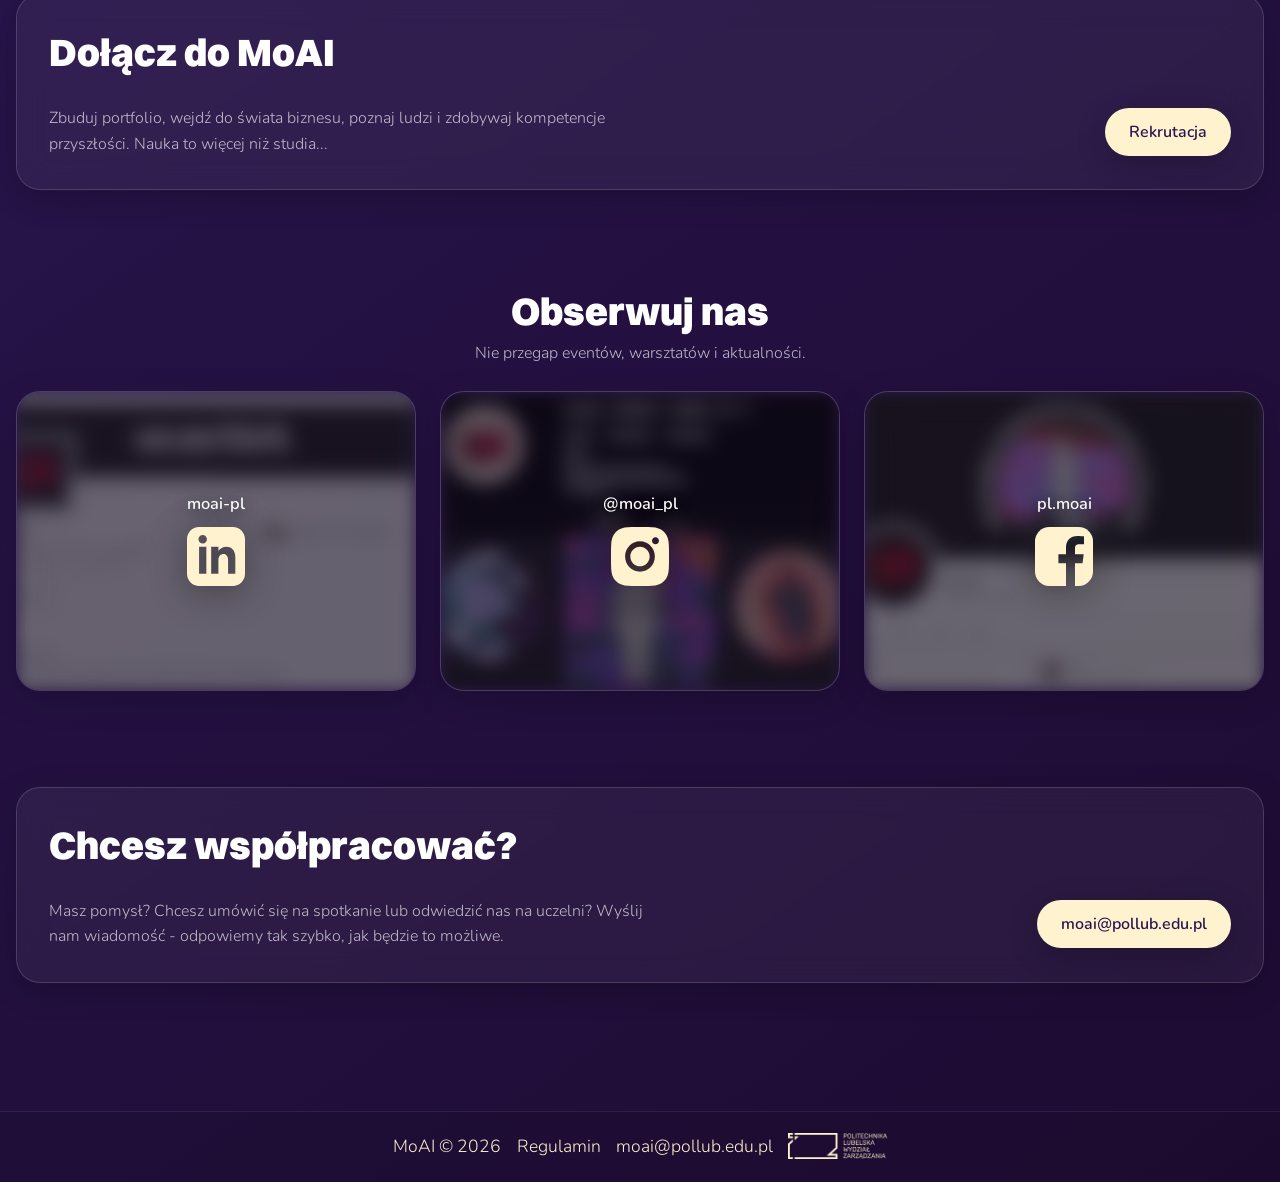
==== commit 18710482: "Tighten mobile nav alignment and raise contrast while scrolling Match the bar to card width on small" ====
--- a/index.html
+++ b/index.html
@@ -3,6 +3,7 @@
 <head>
 	<meta charset="UTF-8">
 	<meta name="viewport" content="width=device-width, initial-scale=1.0">
+	<meta name="color-scheme" content="dark">
 	<meta name="google-site-verification" content="C3zbUnbr2M0pZkSNKRsnua3W00MlYUA9bURwBQnWUGA">
 	<meta name="description" content="MoAI Politechnika Lubelska – Koło Naukowe Sztucznej Inteligencji. Zajmujemy się sztuczną inteligencją, uczeniem maszynowym, programowaniem, sieciami komputerowymi i cyberbezpieczeństwem – dołącz do nas!">
 	<meta property="og:site_name" content="Koło Naukowe MoAI">
@@ -95,7 +96,7 @@
 		<section id="hero" class="section hero no-select" aria-labelledby="hero-title">
 			<div class="grid grid--hero">
 				<div class="stack stack--lg stack--center">
-					<h1 id="hero-title" class="display">Twój start w tworzeniu technologii jutra</h1>
+					<h1 id="hero-title" class="display">Twój start <span class="hero-title__line">w tworzeniu</span> <span class="hero-title__line">technologii jutra</span></h1>
 					<p class="lead">Koło Naukowe Sztucznej Inteligencji MoAI na Politechnice Lubelskiej.</p>
 					<div class="stack stack--row stack--row-center">
 						<a class="btn btn--primary" href="/thanks/">Dołącz do MoAI</a>
--- a/styles.css
+++ b/styles.css
@@ -40,6 +40,7 @@
 }
 
 :root {
+	color-scheme: dark;
 	--bg-primary: #291650;
 	--text-primary: #ffffff;
 	--text-secondary: rgba(255, 255, 255, 0.7);
@@ -81,6 +82,8 @@
 }
 
 html {
+	background-color: var(--bg-primary);
+	color-scheme: dark;
 	scroll-behavior: smooth;
 	scroll-padding-top: var(--nav-offset);
 	scrollbar-width: thin;
@@ -497,38 +500,50 @@
 }
 
 .nav {
+	--nav-gutter: clamp(0.7rem, 1.4vw, 1.15rem);
 	pointer-events: auto;
 	display: flex;
 	align-items: center;
 	width: fit-content;
 	max-width: 100%;
-	padding: 0.5rem clamp(0.65rem, 1.2vw, 1.5rem);
+	padding: 0.5rem var(--nav-gutter);
 	background: var(--surface-1);
 	backdrop-filter: blur(16px);
 	-webkit-backdrop-filter: blur(16px);
 	border: 1px solid var(--glass-border);
 	border-radius: var(--radius-pill);
 	box-shadow: var(--shadow-2);
+	transition: background 220ms ease, border-color 220ms ease, box-shadow 220ms ease;
+}
+
+.nav.is-scrolled {
+	background: rgba(10, 4, 26, 0.82);
+	border-color: rgba(255, 255, 255, 0.22);
+	box-shadow: 0 12px 40px rgba(0, 0, 0, 0.45);
 }
 
 .nav__links {
 	display: flex;
 	align-items: center;
-	justify-content: space-between;
+	justify-content: flex-start;
 	width: 100%;
-	gap: clamp(0.35rem, 1.1vw, 1rem);
+	gap: var(--nav-gutter);
 }
 
 .nav__link {
 	flex: 0 1 auto;
 	min-width: 0;
-	padding: 0.65rem clamp(0.45rem, 1vw, 0.9rem);
+	padding: 0.65rem 0;
 	border-radius: var(--radius-pill);
-	color: var(--text-secondary);
+	color: rgba(255, 255, 255, 0.92);
 	font-weight: 500;
 	white-space: nowrap;
 	text-align: center;
 	transition: background var(--transition), color var(--transition);
+}
+
+.nav.is-scrolled .nav__link {
+	color: #ffffff;
 }
 
 .nav__link:hover {
@@ -1245,16 +1260,16 @@
 	.nav {
 		width: fit-content;
 		max-width: 100%;
-		padding: 0.4rem 0.7rem;
+		padding: 0.4rem var(--nav-gutter);
 	}
 
 	.nav__links {
 		width: auto;
-		gap: 0.45rem;
+		gap: var(--nav-gutter);
 	}
 
 	.nav__link {
-		padding: 0.5rem 0.55rem;
+		padding: 0.5rem 0;
 		font-size: 0.9rem;
 	}
 
@@ -1283,23 +1298,24 @@
 
 	.nav-shell {
 		inset: var(--space-sm) 0 auto;
-		padding-inline: var(--space-sm);
+		padding-inline: var(--space-md);
 	}
 
 	.nav {
 		width: 100%;
-		padding: 0.35rem 0.7rem;
+		max-width: 100%;
+		padding: 0.35rem 0;
 	}
 
 	.nav__links {
 		width: 100%;
-		justify-content: space-between;
+		justify-content: space-evenly;
 		gap: 0;
 	}
 
 	.nav__link {
 		flex: 0 1 auto;
-		padding: 0.5rem 0.15rem;
+		padding: 0.5rem 0;
 		font-size: 0.78rem;
 		overflow: hidden;
 		text-overflow: ellipsis;
@@ -1394,6 +1410,10 @@
 
 	body[data-page="index"] #hero {
 		padding-top: var(--space-xl);
+	}
+
+	body[data-page="index"] #hero .display .hero-title__line {
+		display: block;
 	}
 
 	body[data-page="index"] #hero .stack--row {
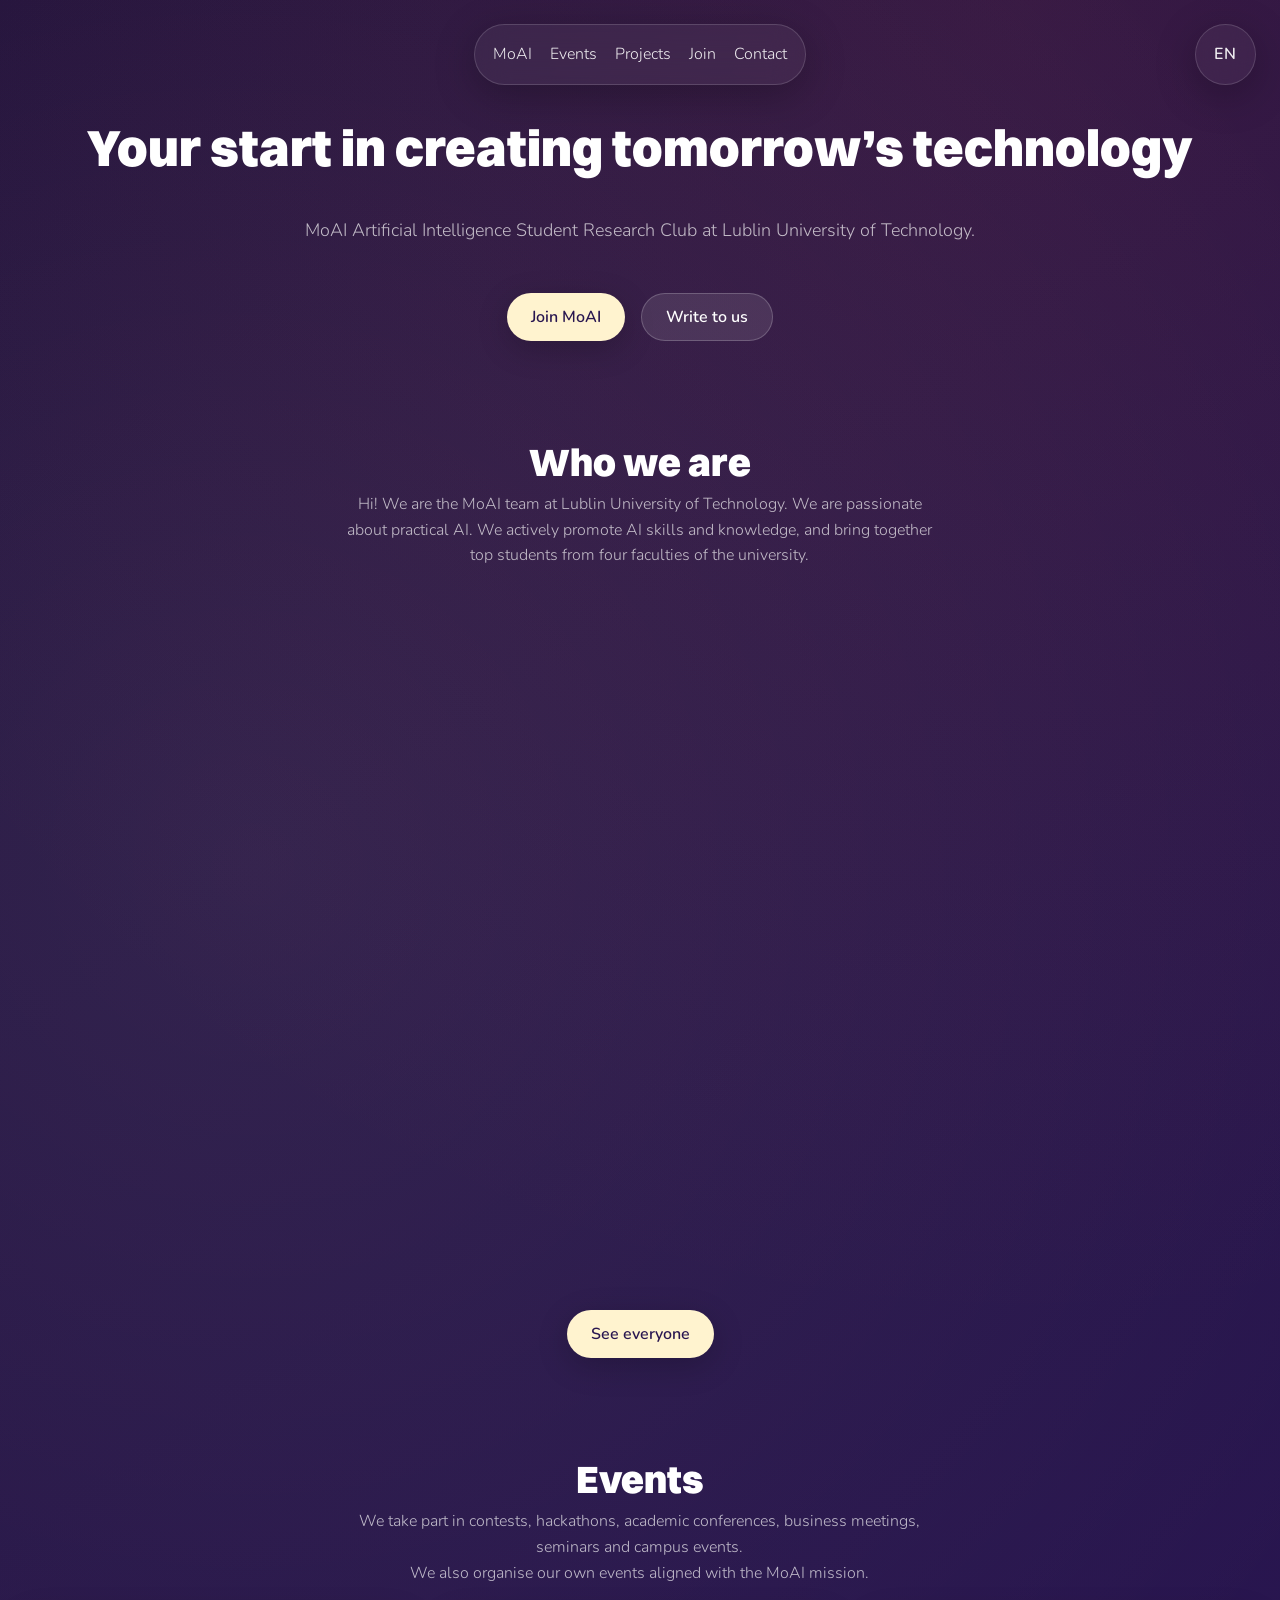
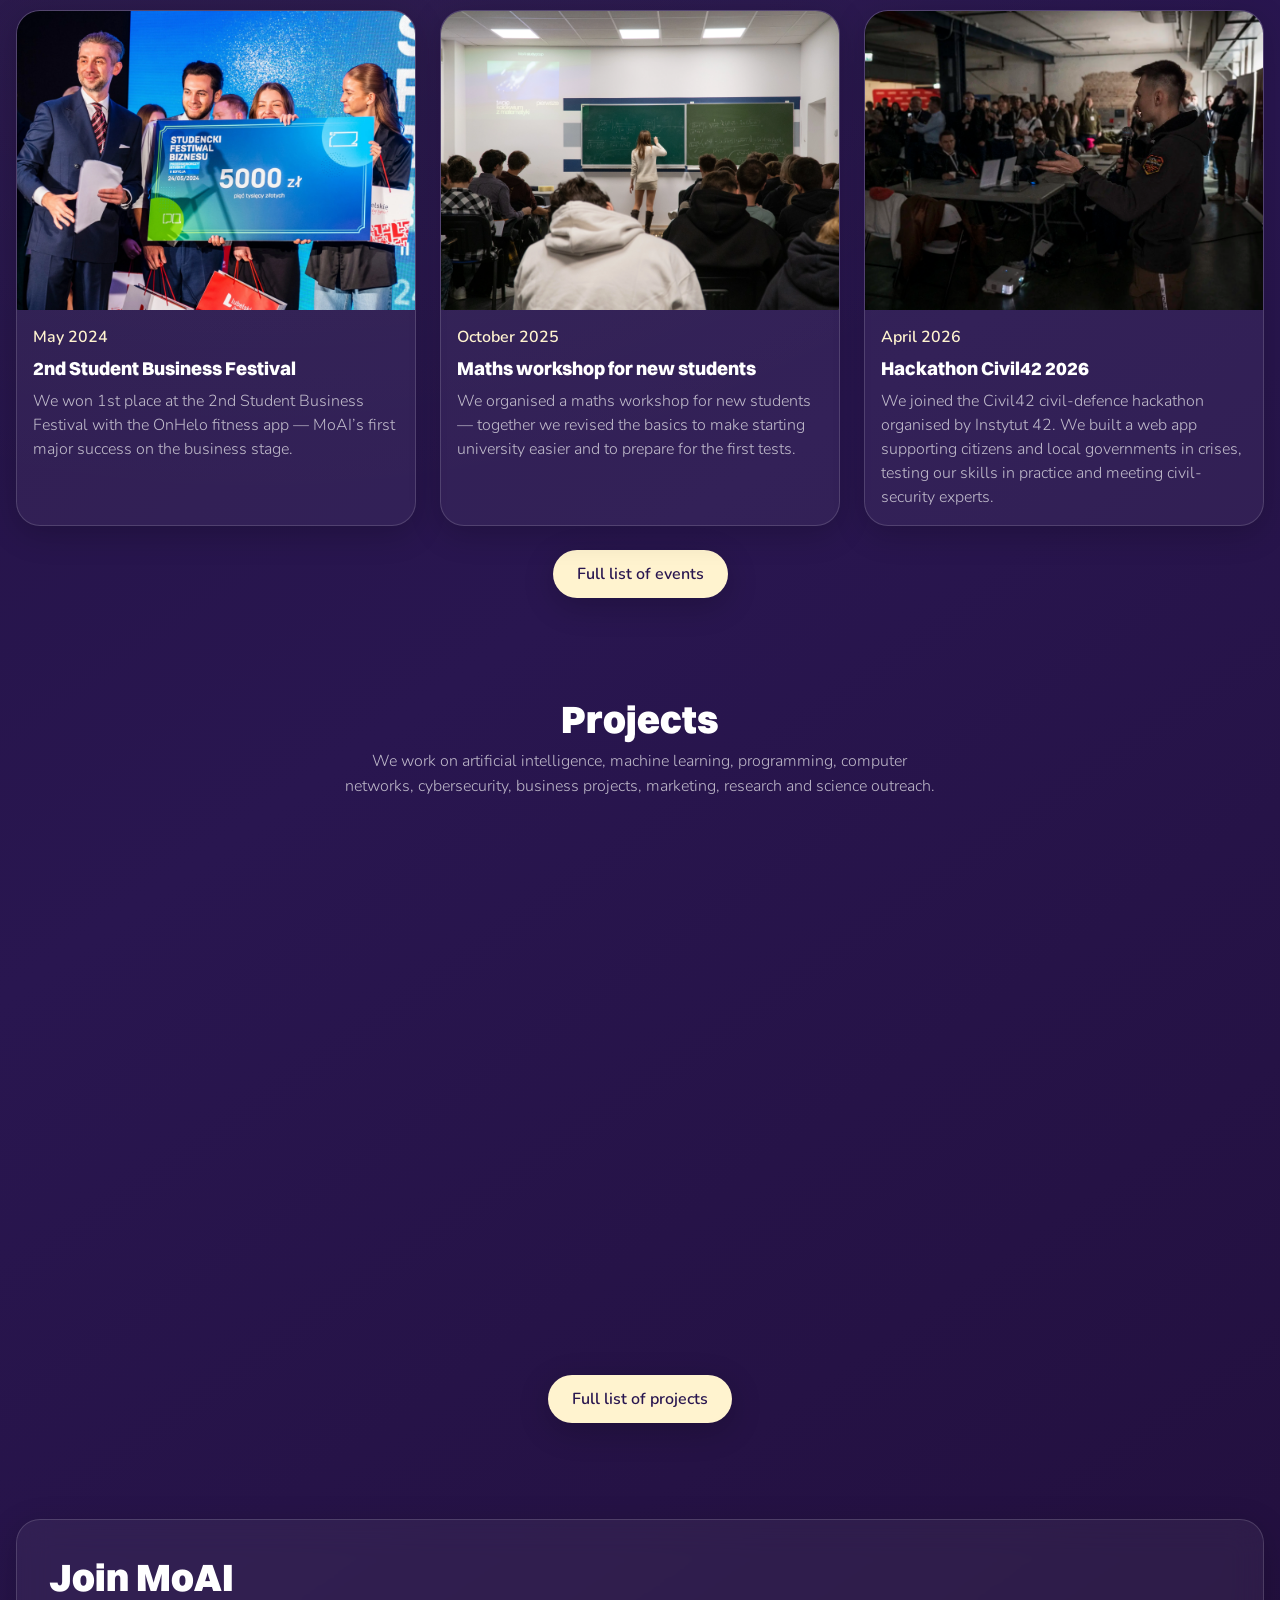
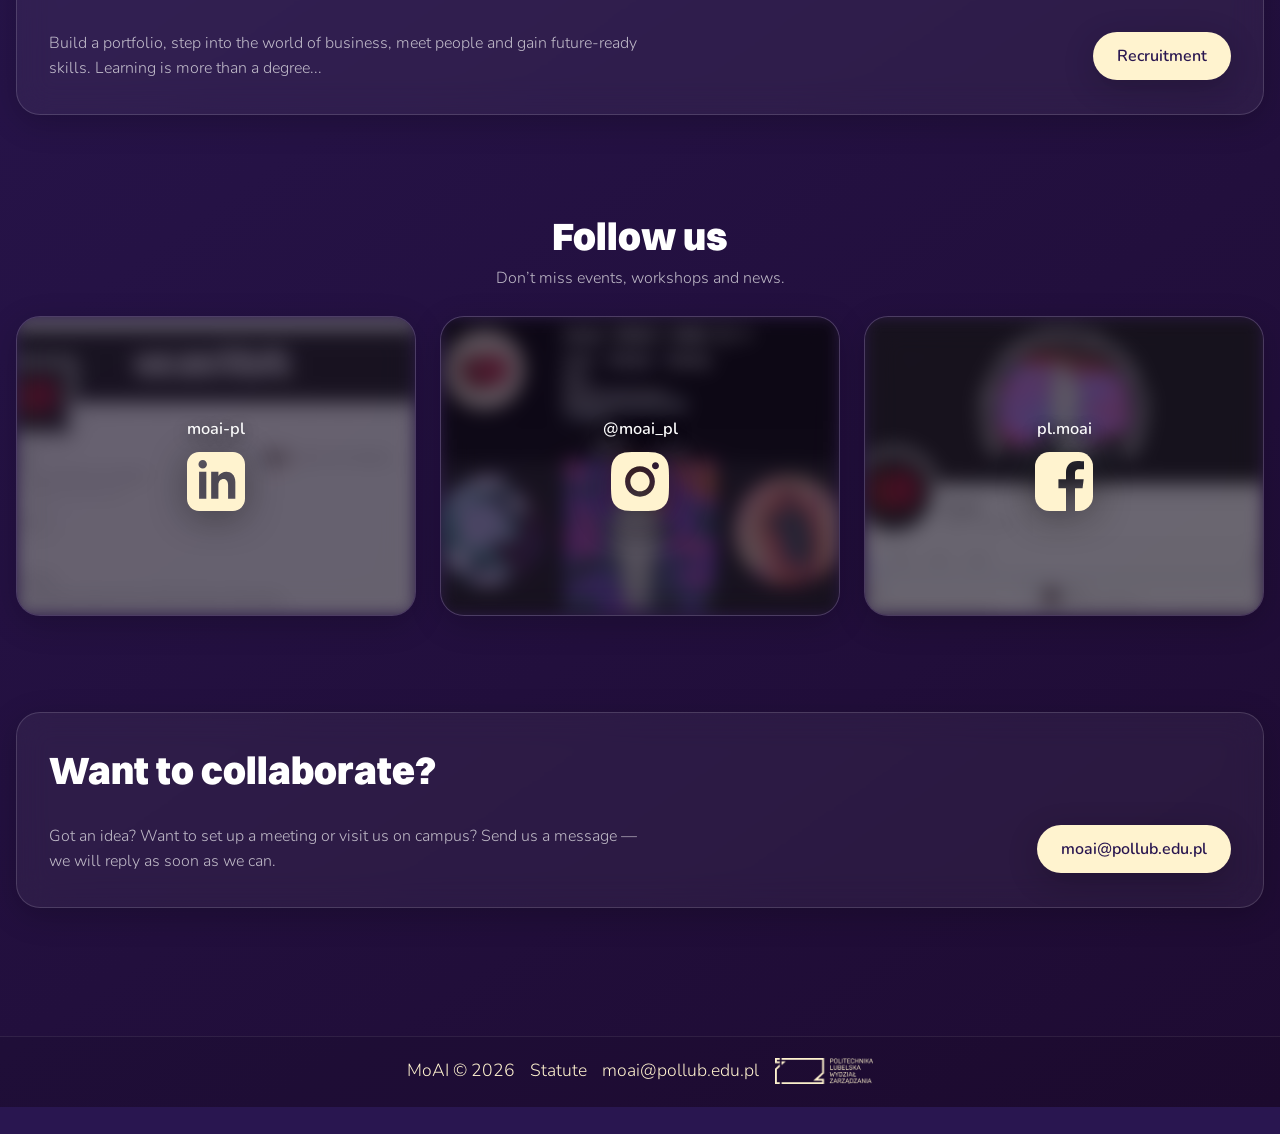
==== commit 429a2ee3: "Add English locale, geo language detect, and mobile copy tweaks Break the hero lead before the unive" ====
--- a/index.html
+++ b/index.html
@@ -35,6 +35,20 @@
 	<link rel="manifest" href="/icons/site.webmanifest">
 	<link rel="canonical" href="https://moai-pl.github.io">
 	<link rel="stylesheet" href="styles.css">
+	<script>
+		(function () {
+			var lang = 'en';
+			try {
+				var saved = localStorage.getItem('moai-lang');
+				if (saved === 'pl' || saved === 'en') lang = saved;
+				else if (Intl.DateTimeFormat().resolvedOptions().timeZone === 'Europe/Warsaw') lang = 'pl';
+			} catch (e) {
+				lang = 'pl';
+			}
+			document.documentElement.lang = lang;
+			document.documentElement.setAttribute('data-lang', lang);
+		})();
+	</script>
 
     <script type="application/ld+json">
 		{
@@ -68,9 +82,9 @@
 </head>
 <body data-page="index">
 	<div id="top"></div>
-	<noscript class="selectable">Ta strona wymaga JavaScript do animacji i losowania projektów.</noscript>
-
-	<div id="preloader" class="preloader" aria-label="Trwa ładowanie strony" role="status">
+	<noscript class="selectable" data-i18n="noscript">Ta strona wymaga JavaScript do animacji i losowania projektów.</noscript>
+
+	<div id="preloader" class="preloader" data-i18n-aria="preloader" aria-label="Trwa ładowanie strony" role="status">
 		<div class="preloader__glass">
 			<span class="preloader__dot">M</span>
 			<span class="preloader__dot">o</span>
@@ -84,23 +98,25 @@
 		<nav class="nav">
 			<div class="nav__links">
 				<a href="#top" class="nav__link">MoAI</a>
-				<a href="#events" class="nav__link">Wydarzenia</a>
-				<a href="#projects" class="nav__link">Projekty</a>
-				<a href="#join" class="nav__link">Dołącz</a>
-				<a href="#contact" class="nav__link">Kontakt</a>
+				<a href="#events" class="nav__link" data-i18n="nav.events">Wydarzenia</a>
+				<a href="#projects" class="nav__link" data-i18n="nav.projects">Projekty</a>
+				<a href="#join" class="nav__link" data-i18n="nav.join">Dołącz</a>
+				<a href="#contact" class="nav__link" data-i18n="nav.contact">Kontakt</a>
+				<button type="button" class="nav__link lang-toggle lang-toggle--nav" data-lang-toggle aria-label="Switch to English">PL</button>
 			</div>
 		</nav>
+		<button type="button" class="lang-toggle lang-toggle--corner" data-lang-toggle aria-label="Switch to English">PL</button>
 	</header>
 
 	<main class="page">
 		<section id="hero" class="section hero no-select" aria-labelledby="hero-title">
 			<div class="grid grid--hero">
 				<div class="stack stack--lg stack--center">
-					<h1 id="hero-title" class="display">Twój start <span class="hero-title__line">w tworzeniu</span> <span class="hero-title__line">technologii jutra</span></h1>
-					<p class="lead">Koło Naukowe Sztucznej Inteligencji MoAI na Politechnice Lubelskiej.</p>
+					<h1 id="hero-title" class="display" data-i18n-html="hero.title">Twój start <span class="hero-title__line">w tworzeniu</span> <span class="hero-title__line">technologii jutra</span></h1>
+					<p class="lead" data-i18n-html="hero.lead">Koło Naukowe Sztucznej Inteligencji MoAI <span class="hero-lead__line">na Politechnice Lubelskiej.</span></p>
 					<div class="stack stack--row stack--row-center">
-						<a class="btn btn--primary" href="/thanks/">Dołącz do MoAI</a>
-						<a class="btn btn--ghost" href="#contact">Napisz do nas</a>
+						<a class="btn btn--primary" href="/thanks/" data-i18n="hero.join">Dołącz do MoAI</a>
+						<a class="btn btn--ghost" href="#contact" data-i18n="hero.write">Napisz do nas</a>
 					</div>
 				</div>
 			</div>
@@ -109,49 +125,49 @@
 		<section id="who" class="section" aria-labelledby="who-title">
 			<div class="section__header section__header--centered">
 				<div>
-					<h2 id="who-title">Kim jesteśmy?</h2>
-					<p class="muted">Cześć! Tu Zespół MoAI z Politechniki Lubelskiej. Jesteśmy pasjonatami Sztucznej Inteligencji w praktycznym wydaniu. Skupiamy się na aktywnym promowaniu umiejętności i wiedzy na temat AI. Zrzeszamy najlepszych studentów z czterech wydziałów Poltechniki Lubelskiej.</p>
+					<h2 id="who-title" data-i18n="who.title">Kim jesteśmy?</h2>
+					<p class="muted" data-i18n="who.body">Cześć! Tu Zespół MoAI z Politechniki Lubelskiej. Jesteśmy pasjonatami Sztucznej Inteligencji w praktycznym wydaniu. Skupiamy się na aktywnym promowaniu umiejętności i wiedzy na temat AI. Zrzeszamy najlepszych studentów z czterech wydziałów Poltechniki Lubelskiej.</p>
 				</div>
 			</div>
 			<div id="members-grid" class="masonry" aria-live="polite"></div>
 			<div class="section__actions section__actions--center section__actions--members">
-				<a class="btn btn--primary" href="/members/">Zobacz wszystkich</a>
+				<a class="btn btn--primary" href="/members/" data-i18n="members.seeAll">Zobacz wszystkich</a>
 			</div>
 		</section>
 
 		<section id="events" class="section" aria-labelledby="events-title">
 			<div class="section__header section__header--centered">
 				<div>
-					<h2 id="events-title">Wydarzenia</h2>
-					<p class="muted">Bierzemy udział w konkursach, hackathonach, konferencjach naukowych, spotkaniach z biznesem, seminariach i imprezach uczelnianych. <br> Orgnizujemy własne wydarzenia zgodne z misją MoAI.</p>
+					<h2 id="events-title" data-i18n="events.title">Wydarzenia</h2>
+					<p class="muted" data-i18n-html="events.body">Bierzemy udział w konkursach, hackathonach, konferencjach naukowych, spotkaniach z biznesem, seminariach i imprezach uczelnianych. <br> Orgnizujemy własne wydarzenia zgodne z misją MoAI.</p>
 				</div>
 			</div>
 			<div id="events-grid" class="cards cards--three" aria-live="polite"></div>
 			<div class="section__actions section__actions--center">
-				<a class="btn btn--primary" href="/events/">Pełna lista wydarzeń</a>
+				<a class="btn btn--primary" href="/events/" data-i18n="events.all">Pełna lista wydarzeń</a>
 			</div>
 		</section>
 
 		<section id="projects" class="section" aria-labelledby="projects-title">
 			<div class="section__header section__header--centered">
 				<div>
-					<h2 id="projects-title">Projekty</h2>
-					<p class="muted">Zajmujemy się sztuczną inteligencją, uczeniem maszynowym, programowaniem, sieciami komputerowymi, cyberbezpieczeństwem, projektami biznesowymi, marketingiem oraz badaniami i popularyzacją nauki.</p>
+					<h2 id="projects-title" data-i18n="projects.title">Projekty</h2>
+					<p class="muted" data-i18n="projects.body">Zajmujemy się sztuczną inteligencją, uczeniem maszynowym, programowaniem, sieciami komputerowymi, cyberbezpieczeństwem, projektami biznesowymi, marketingiem oraz badaniami i popularyzacją nauki.</p>
 				</div>
 			</div>
 			<div id="projects-grid" class="cards cards--three" aria-live="polite"></div>
 			<div class="section__actions section__actions--center">
-				<a class="btn btn--primary" href="/projects/">Pełna lista projektów</a>
+				<a class="btn btn--primary" href="/projects/" data-i18n="projects.all">Pełna lista projektów</a>
 			</div>
 		</section>
 
 		<section id="join" class="section section--accent" aria-labelledby="join-title">
 			<div class="glass card card--cta">
 				<div class="stack stack--lg">
-					<h2 id="join-title">Dołącz do MoAI</h2>
+					<h2 id="join-title" data-i18n="join.title">Dołącz do MoAI</h2>
 					<div class="join__summary">
-						<p class="muted">Zbuduj portfolio, wejdź do świata biznesu, poznaj ludzi i zdobywaj kompetencje przyszłości. Nauka to więcej niż studia...</p>
-						<a class="btn btn--primary" href="/thanks/">Rekrutacja</a>
+						<p class="muted" data-i18n="join.body">Zbuduj portfolio, wejdź do świata biznesu, poznaj ludzi i zdobywaj kompetencje przyszłości. Nauka to więcej niż studia...</p>
+						<a class="btn btn--primary" href="/thanks/" data-i18n="join.cta">Rekrutacja</a>
 					</div>
 				</div>
 			</div>
@@ -160,8 +176,8 @@
 		<section id="follow" class="section" aria-labelledby="follow-title">
 			<div class="section__header">
 				<div>
-					<h2 id="follow-title">Obserwuj nas</h2>
-					<p class="muted">Nie przegap eventów, warsztatów i aktualności.</p>
+					<h2 id="follow-title" data-i18n="follow.title">Obserwuj nas</h2>
+					<p class="muted" data-i18n="follow.body">Nie przegap eventów, warsztatów i aktualności.</p>
 				</div>
 			</div>
 			<div class="cards cards--social">
@@ -192,9 +208,9 @@
 		<section id="contact" class="section" aria-labelledby="contact-title">
 			<div class="glass card card--contact">
 				<div class="stack stack--lg">
-					<h2 id="contact-title">Chcesz współpracować?</h2>
+					<h2 id="contact-title" data-i18n="contact.title">Chcesz współpracować?</h2>
 					<div class="join__summary contact__summary">
-						<p class="muted">Masz pomysł? Chcesz umówić się na spotkanie lub odwiedzić nas na uczelni? Wyślij nam wiadomość - odpowiemy tak szybko, jak będzie to możliwe.</p>
+						<p class="muted" data-i18n="contact.body">Masz pomysł? Chcesz umówić się na spotkanie lub odwiedzić nas na uczelni? Wyślij nam wiadomość - odpowiemy tak szybko, jak będzie to możliwe.</p>
 						<a class="btn btn--primary" href="mailto:moai@pollub.edu.pl">moai@pollub.edu.pl</a>
 					</div>
 				</div>
@@ -205,14 +221,15 @@
 	<footer class="footer">
 		<div class="footer__inner">
 			<span>MoAI © <span data-current-year>2026</span></span>
-			<a class="footer__link" href="assets/Statut_MoAI.pdf" target="_blank">Regulamin</a>
+			<a class="footer__link" href="assets/Statut_MoAI.pdf" target="_blank" data-i18n="footer.rules">Regulamin</a>
 			<a class="footer__link" href="mailto:moai@pollub.edu.pl">moai@pollub.edu.pl</a>
 			<a class="footer__logo" href="https://wz.pollub.pl/" target="_blank" rel="noopener">
-				<img src="icons/logo_wz.webp" alt="Wydział Zarządzania Politechniki Lubelskiej" loading="lazy">
+				<img src="icons/logo_wz.webp" alt="Wydział Zarządzania Politechniki Lubelskiej" loading="lazy" data-i18n-alt="footer.wz">
 			</a>
 		</div>
 	</footer>
 
+	<script src="i18n.js" defer></script>
 	<script src="scripts.js" defer></script>
 	<script data-goatcounter="https://moai-pl.goatcounter.com/count" async src="https://gc.zgo.at/count.js"></script>
 </body>
--- a/styles.css
+++ b/styles.css
@@ -492,8 +492,9 @@
 .nav-shell {
 	position: fixed;
 	inset: var(--space-lg) 0 auto;
-	display: flex;
-	justify-content: center;
+	display: grid;
+	grid-template-columns: 1fr auto 1fr;
+	align-items: stretch;
 	z-index: 10;
 	pointer-events: none;
 	padding-inline: var(--space-lg);
@@ -501,6 +502,7 @@
 
 .nav {
 	--nav-gutter: clamp(0.7rem, 1.4vw, 1.15rem);
+	grid-column: 2;
 	pointer-events: auto;
 	display: flex;
 	align-items: center;
@@ -513,10 +515,11 @@
 	border: 1px solid var(--glass-border);
 	border-radius: var(--radius-pill);
 	box-shadow: var(--shadow-2);
-	transition: background 220ms ease, border-color 220ms ease, box-shadow 220ms ease;
-}
-
-.nav.is-scrolled {
+	transition: background 220ms ease, border-color 220ms ease, box-shadow 220ms ease, color 220ms ease;
+}
+
+.nav.is-scrolled,
+.nav-shell.is-scrolled .lang-toggle--corner {
 	background: rgba(10, 4, 26, 0.82);
 	border-color: rgba(255, 255, 255, 0.22);
 	box-shadow: 0 12px 40px rgba(0, 0, 0, 0.45);
@@ -542,11 +545,55 @@
 	transition: background var(--transition), color var(--transition);
 }
 
-.nav.is-scrolled .nav__link {
+.nav.is-scrolled .nav__link,
+.nav-shell.is-scrolled .lang-toggle--corner {
 	color: #ffffff;
 }
 
 .nav__link:hover {
+	color: var(--accent-ivory);
+	background: var(--surface-hover);
+}
+
+button.nav__link {
+	background: none;
+	border: 0;
+	cursor: pointer;
+	font: inherit;
+	font-weight: 500;
+}
+
+.lang-toggle--nav {
+	display: none;
+}
+
+.lang-toggle--corner {
+	pointer-events: auto;
+	grid-column: 3;
+	justify-self: end;
+	align-self: stretch;
+	aspect-ratio: 1 / 1;
+	display: grid;
+	place-items: center;
+	height: auto;
+	width: auto;
+	margin: 0;
+	padding: 0;
+	border-radius: 50%;
+	border: 1px solid var(--glass-border);
+	background: var(--surface-1);
+	backdrop-filter: blur(16px);
+	-webkit-backdrop-filter: blur(16px);
+	box-shadow: var(--shadow-2);
+	color: rgba(255, 255, 255, 0.92);
+	font: inherit;
+	font-weight: 600;
+	letter-spacing: 0.04em;
+	cursor: pointer;
+	transition: background 220ms ease, border-color 220ms ease, box-shadow 220ms ease, color 220ms ease;
+}
+
+.lang-toggle--corner:hover {
 	color: var(--accent-ivory);
 	background: var(--surface-hover);
 }
@@ -1299,12 +1346,26 @@
 	.nav-shell {
 		inset: var(--space-sm) 0 auto;
 		padding-inline: var(--space-md);
+		display: flex;
+		justify-content: center;
+		grid-template-columns: none;
 	}
 
 	.nav {
+		grid-column: auto;
 		width: 100%;
 		max-width: 100%;
 		padding: 0.35rem 0;
+	}
+
+	.lang-toggle--corner {
+		display: none;
+	}
+
+	.lang-toggle--nav {
+		display: inline-flex;
+		align-items: center;
+		justify-content: center;
 	}
 
 	.nav__links {
@@ -1412,7 +1473,8 @@
 		padding-top: var(--space-xl);
 	}
 
-	body[data-page="index"] #hero .display .hero-title__line {
+	body[data-page="index"] #hero .display .hero-title__line,
+	body[data-page="index"] #hero .hero-lead__line {
 		display: block;
 	}
 
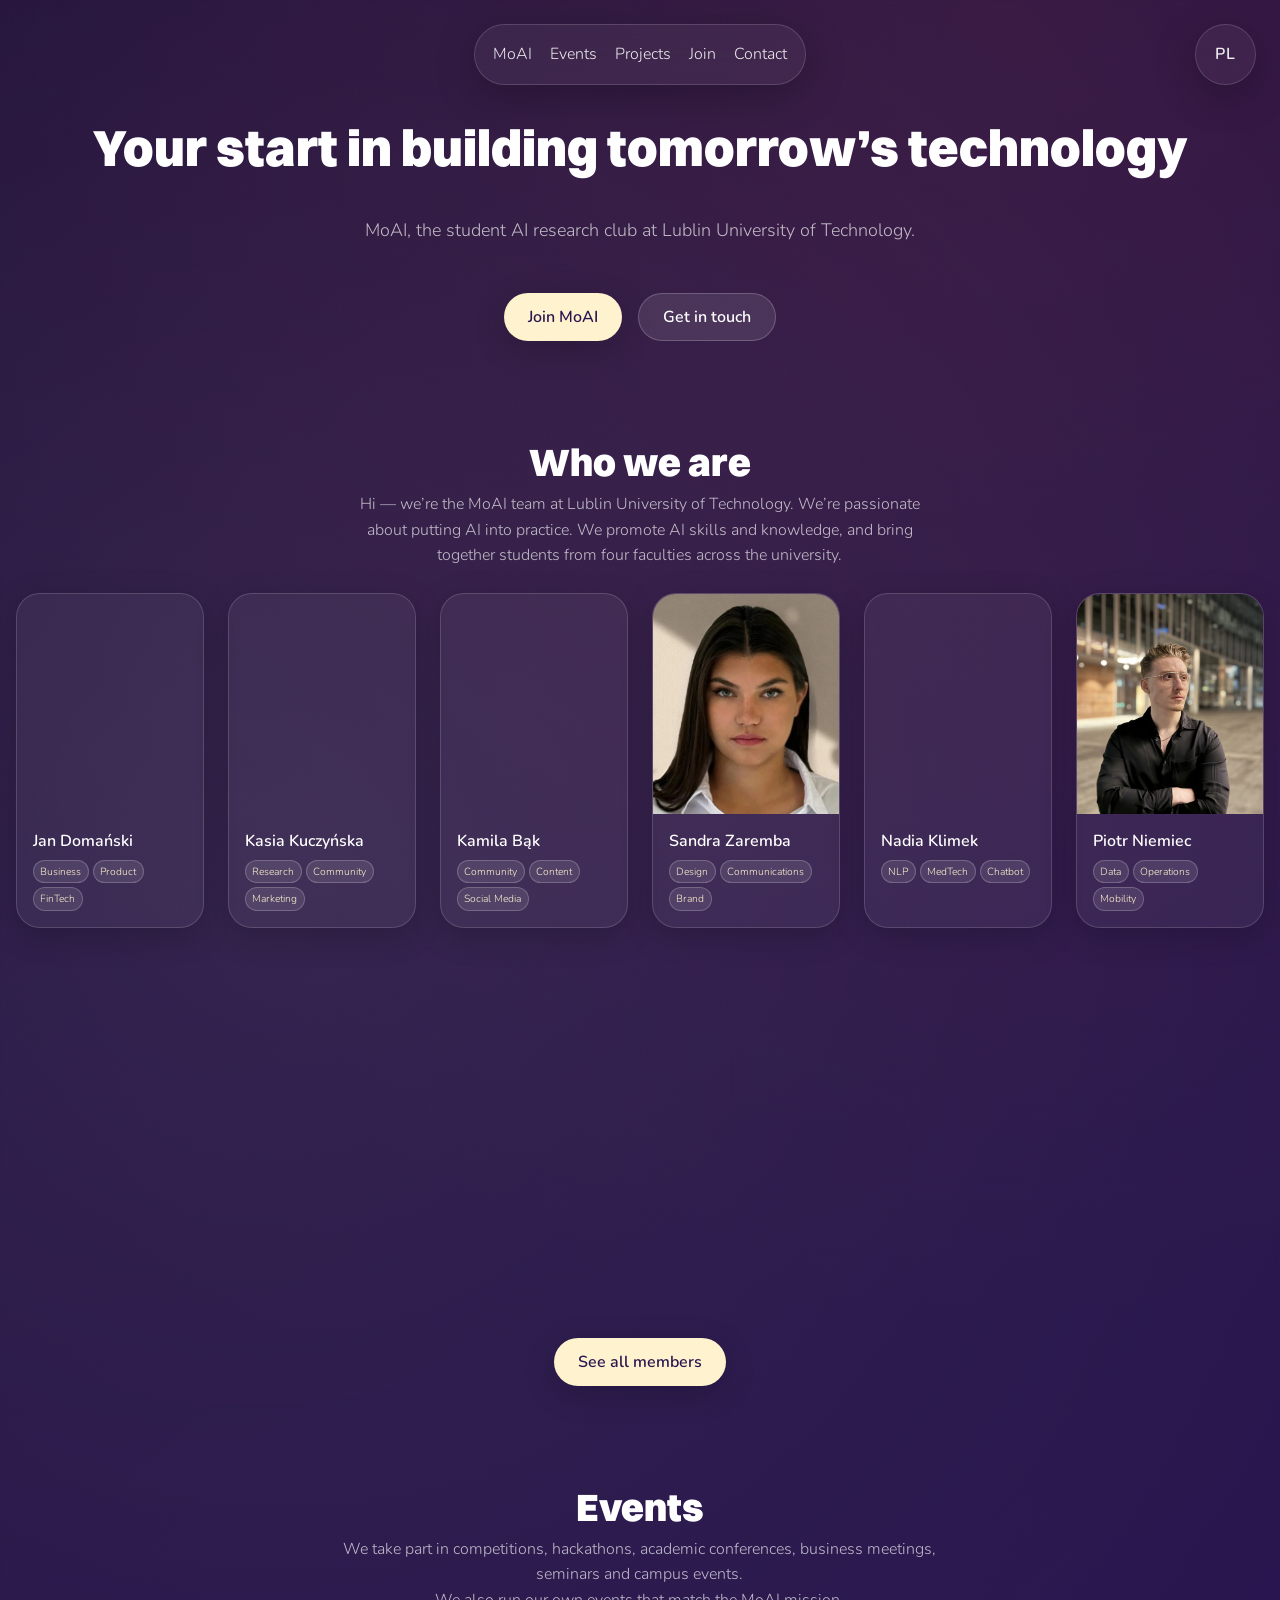
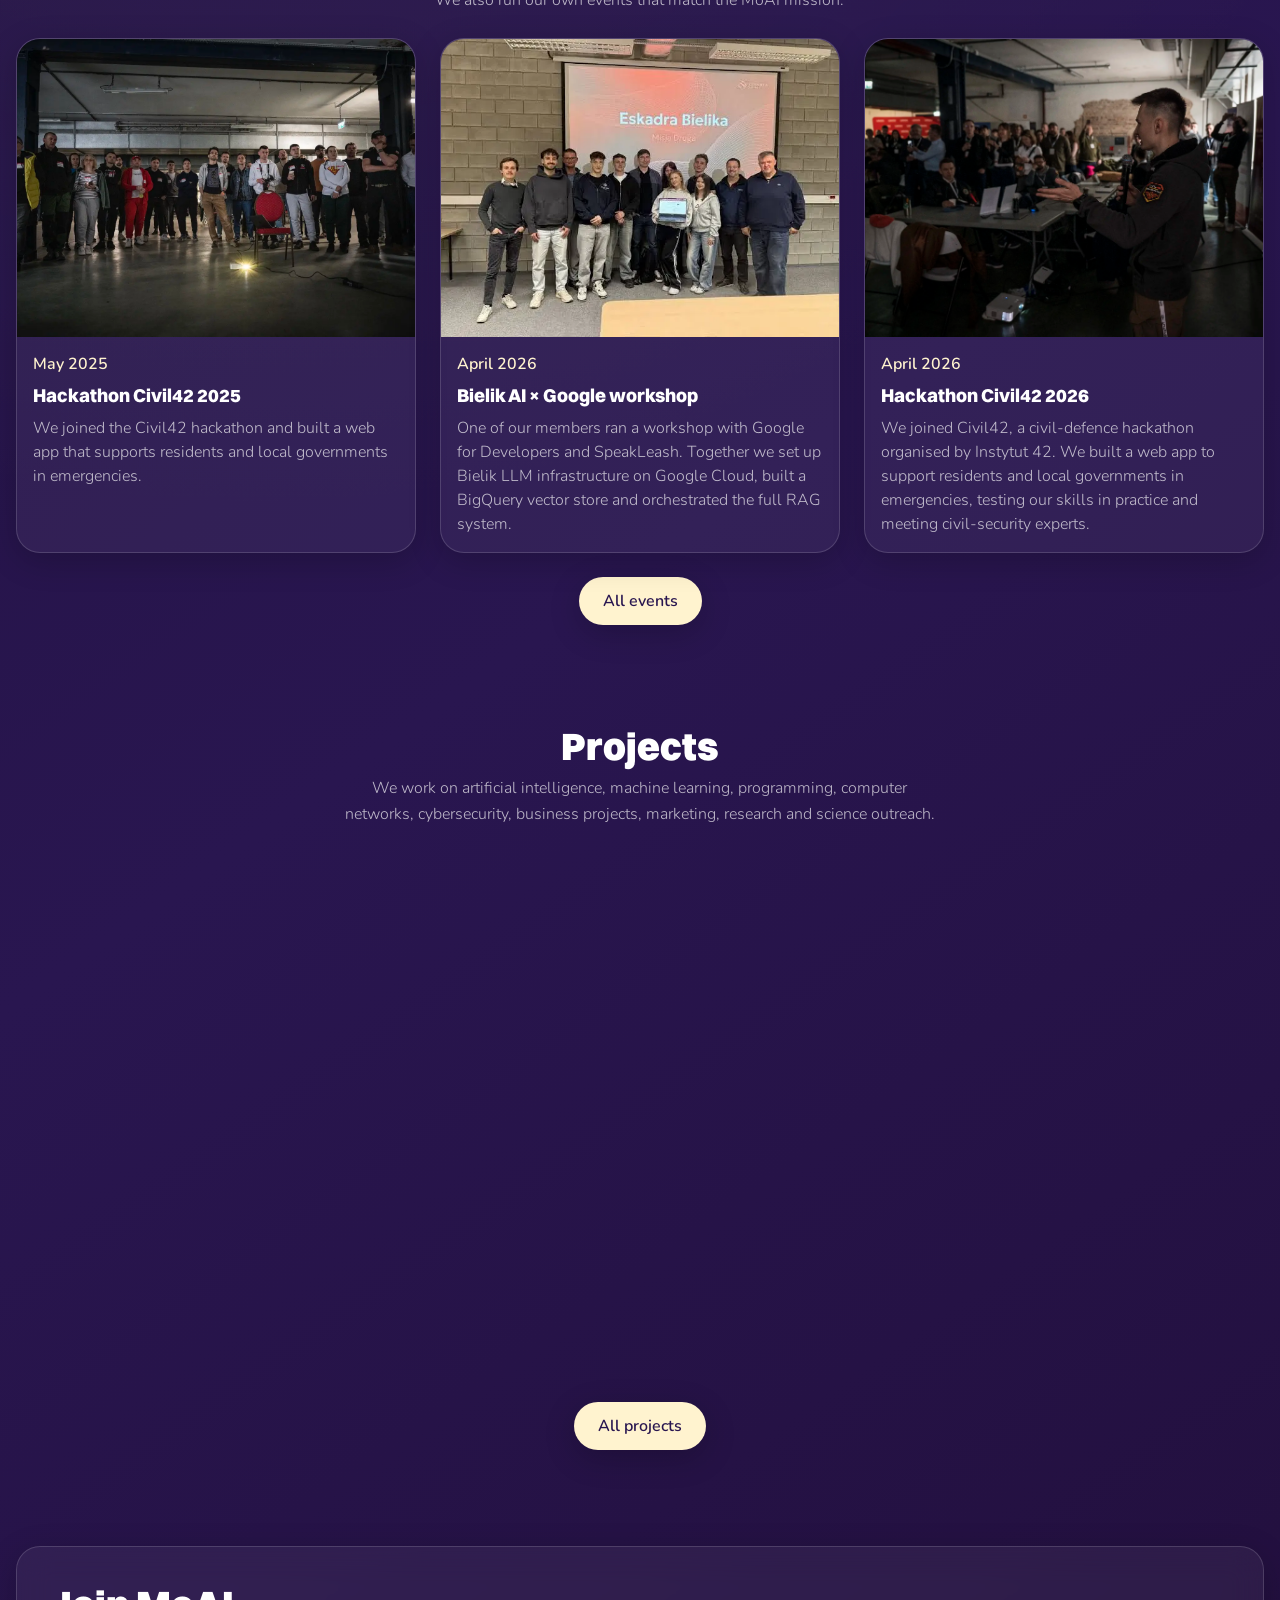
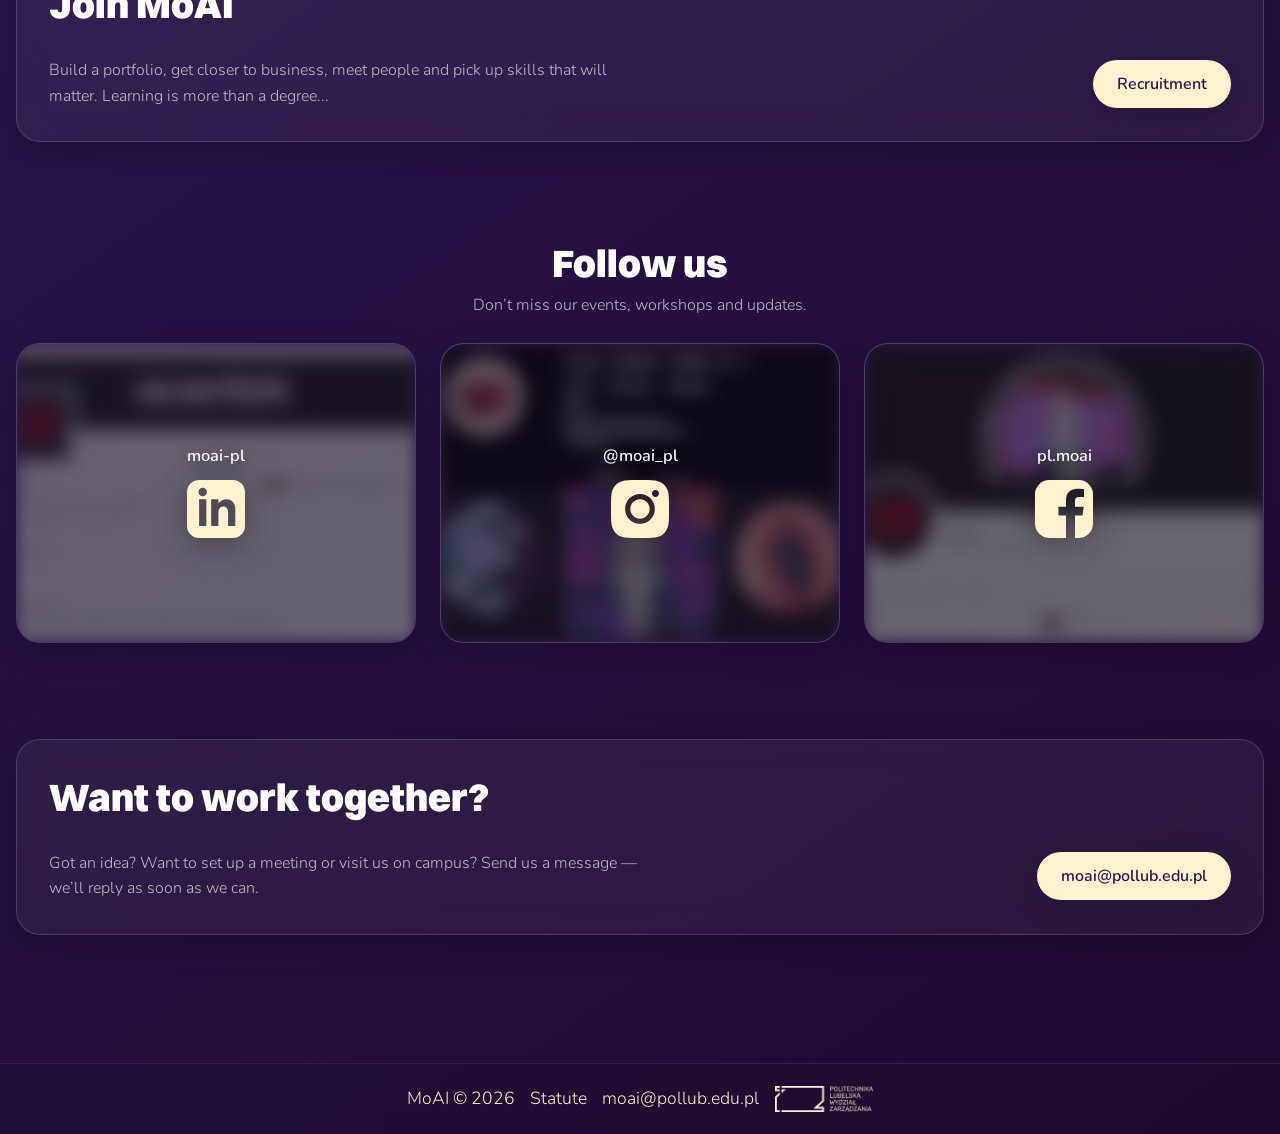
==== commit 09dc40fb: "Show the language you can switch to on the toggle The control now reads EN on Polish and PL on Engli" ====
--- a/index.html
+++ b/index.html
@@ -102,10 +102,10 @@
 				<a href="#projects" class="nav__link" data-i18n="nav.projects">Projekty</a>
 				<a href="#join" class="nav__link" data-i18n="nav.join">Dołącz</a>
 				<a href="#contact" class="nav__link" data-i18n="nav.contact">Kontakt</a>
-				<button type="button" class="nav__link lang-toggle lang-toggle--nav" data-lang-toggle aria-label="Switch to English">PL</button>
+				<button type="button" class="nav__link lang-toggle lang-toggle--nav" data-lang-toggle aria-label="Switch to English">EN</button>
 			</div>
 		</nav>
-		<button type="button" class="lang-toggle lang-toggle--corner" data-lang-toggle aria-label="Switch to English">PL</button>
+		<button type="button" class="lang-toggle lang-toggle--corner" data-lang-toggle aria-label="Switch to English">EN</button>
 	</header>
 
 	<main class="page">
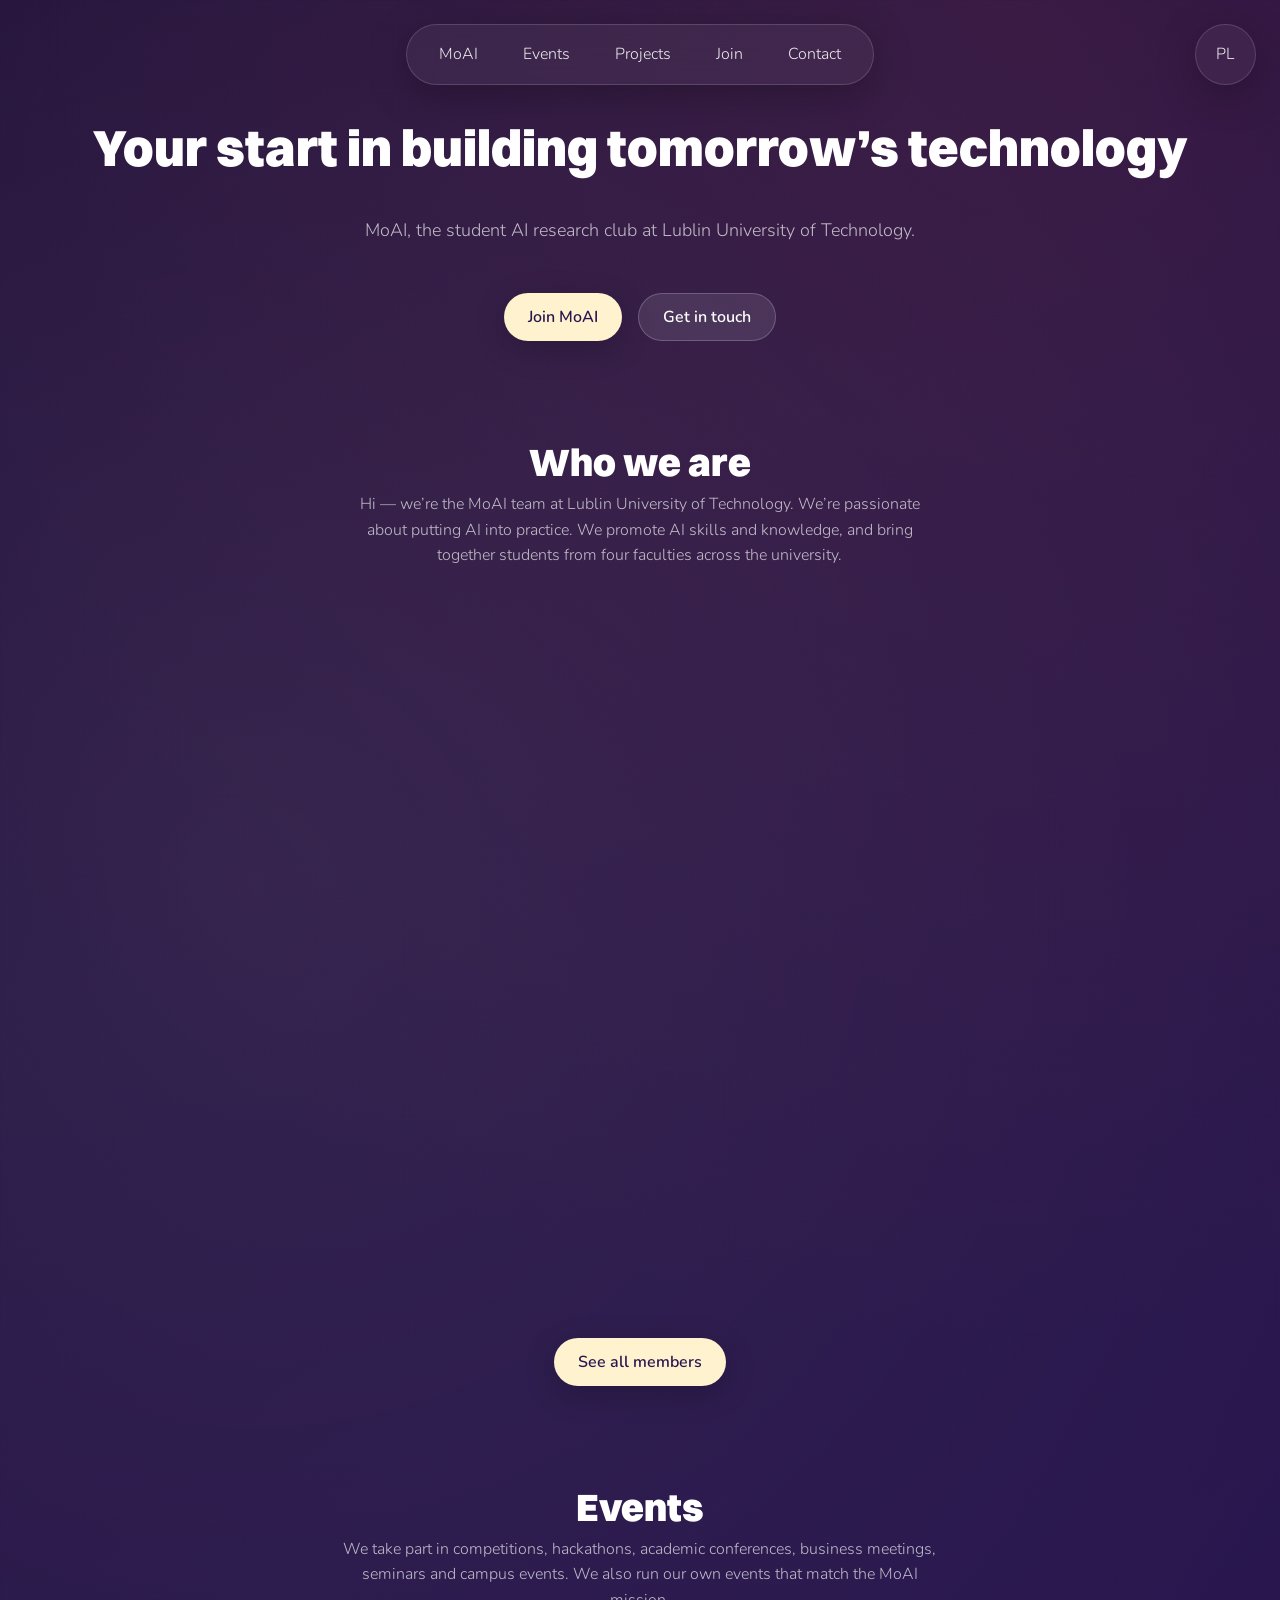
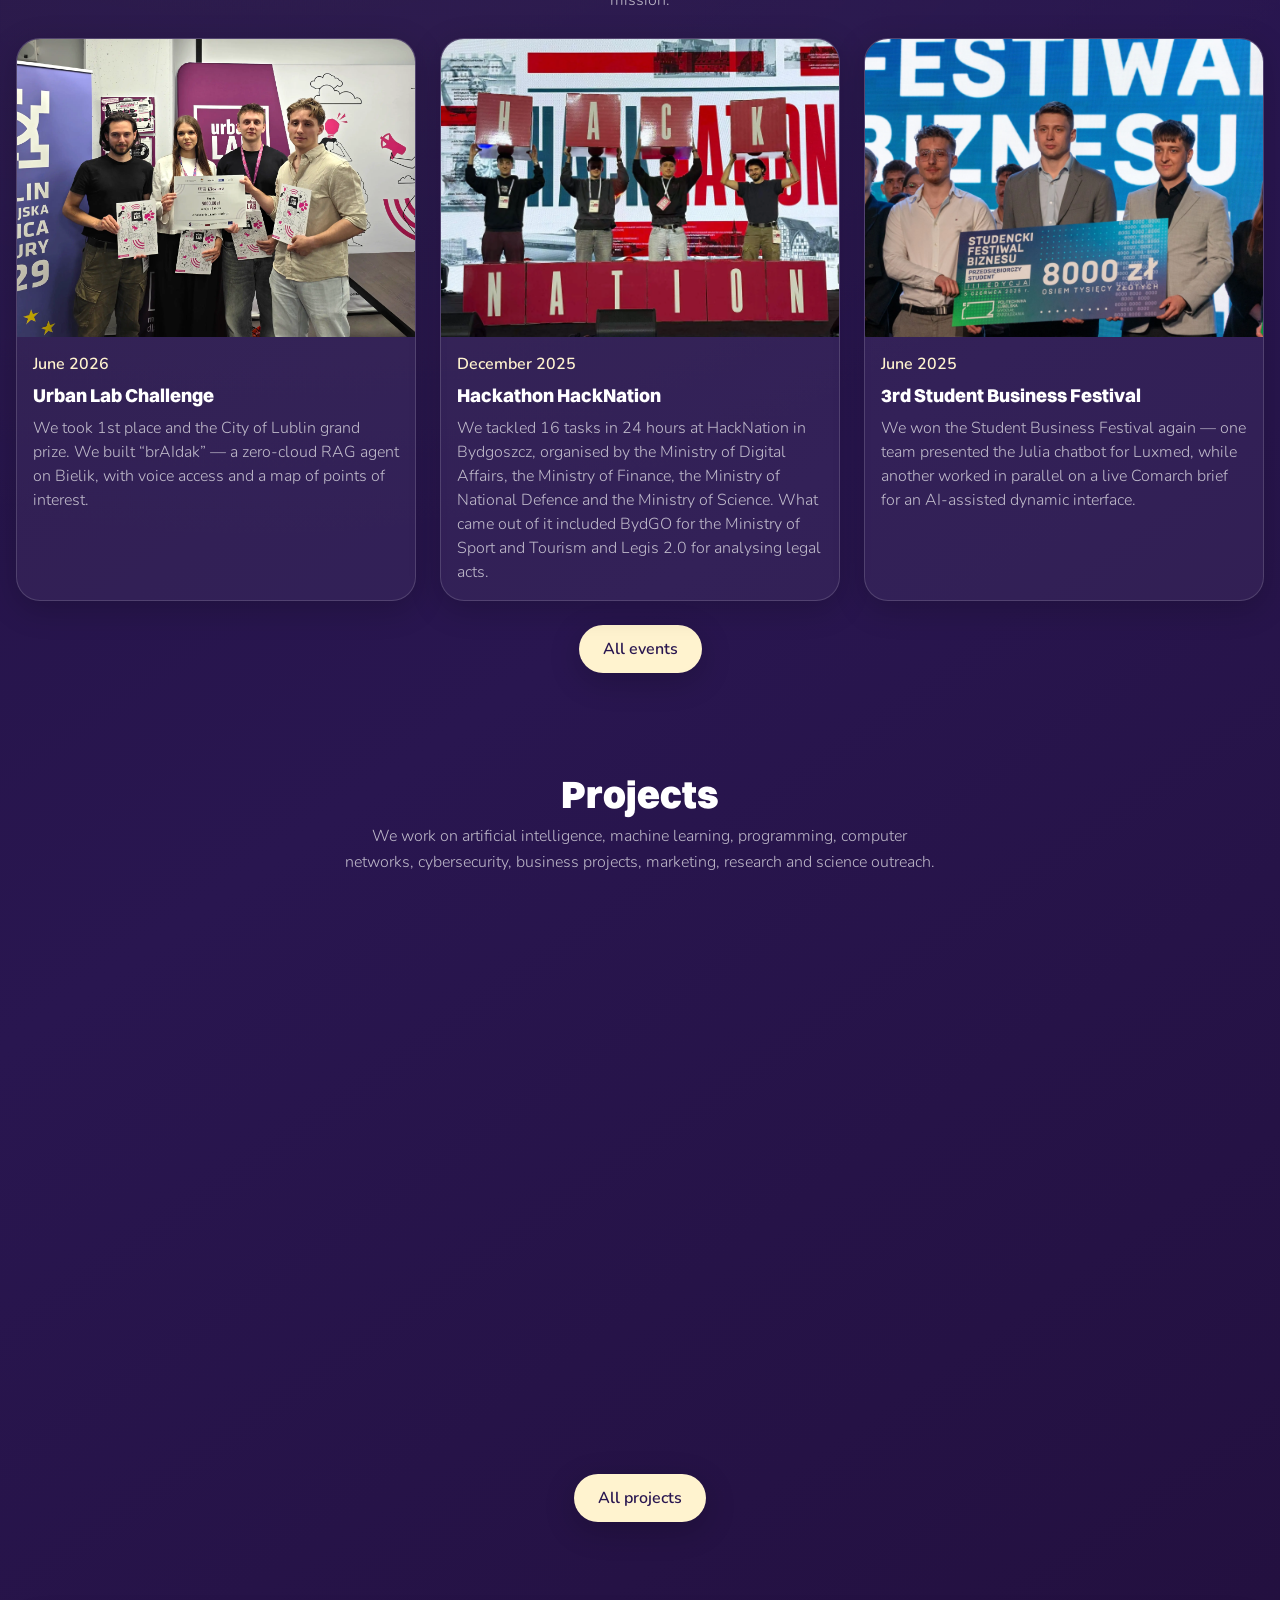
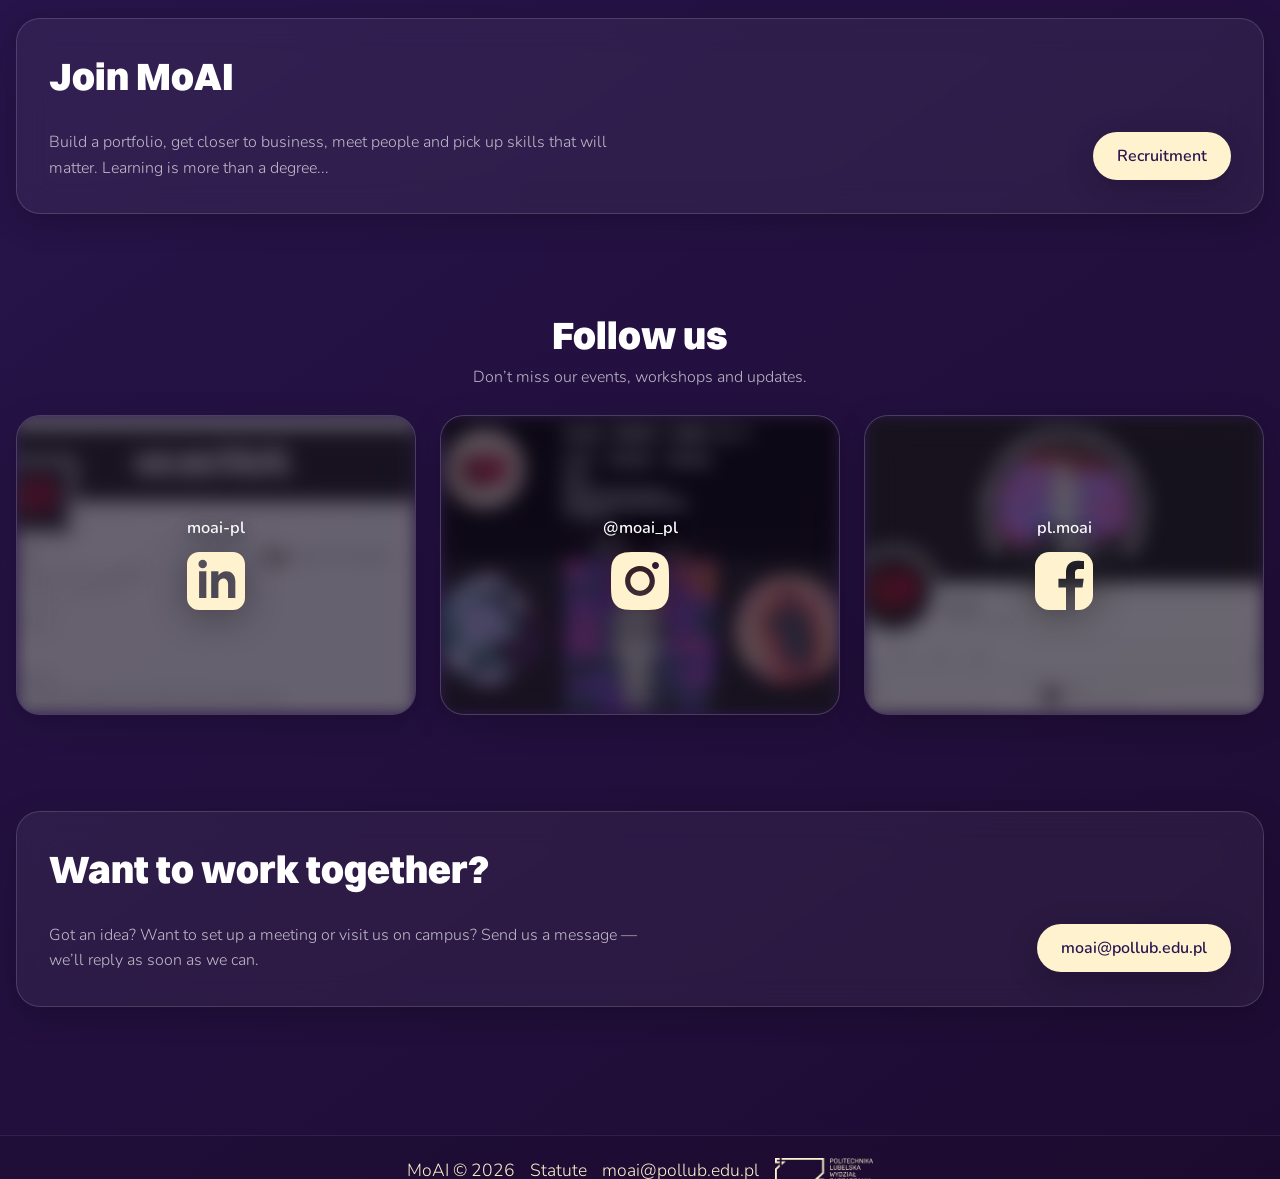
==== commit b91d0112: "Pin featured cards, wrap the hero lead, and stop orphan letters Keep the chosen projects and events " ====
--- a/index.html
+++ b/index.html
@@ -113,7 +113,7 @@
 			<div class="grid grid--hero">
 				<div class="stack stack--lg stack--center">
 					<h1 id="hero-title" class="display" data-i18n-html="hero.title">Twój start <span class="hero-title__line">w tworzeniu</span> <span class="hero-title__line">technologii jutra</span></h1>
-					<p class="lead" data-i18n-html="hero.lead">Koło Naukowe Sztucznej Inteligencji MoAI <span class="hero-lead__line">na Politechnice Lubelskiej.</span></p>
+					<p class="lead" data-i18n-html="hero.lead">Koło Naukowe <span class="hero-lead__line">Sztucznej Inteligencji MoAI</span> <span class="hero-lead__line">na Politechnice Lubelskiej.</span></p>
 					<div class="stack stack--row stack--row-center">
 						<a class="btn btn--primary" href="/thanks/" data-i18n="hero.join">Dołącz do MoAI</a>
 						<a class="btn btn--ghost" href="#contact" data-i18n="hero.write">Napisz do nas</a>
@@ -139,7 +139,7 @@
 			<div class="section__header section__header--centered">
 				<div>
 					<h2 id="events-title" data-i18n="events.title">Wydarzenia</h2>
-					<p class="muted" data-i18n-html="events.body">Bierzemy udział w konkursach, hackathonach, konferencjach naukowych, spotkaniach z biznesem, seminariach i imprezach uczelnianych. <br> Orgnizujemy własne wydarzenia zgodne z misją MoAI.</p>
+					<p class="muted" data-i18n="events.body">Bierzemy udział w konkursach, hackathonach, konferencjach naukowych, spotkaniach z biznesem, seminariach i imprezach uczelnianych. Orgnizujemy własne wydarzenia zgodne z misją MoAI.</p>
 				</div>
 			</div>
 			<div id="events-grid" class="cards cards--three" aria-live="polite"></div>
--- a/styles.css
+++ b/styles.css
@@ -502,6 +502,7 @@
 
 .nav {
 	--nav-gutter: clamp(0.7rem, 1.4vw, 1.15rem);
+	--nav-link-pad-x: 0.85rem;
 	grid-column: 2;
 	pointer-events: auto;
 	display: flex;
@@ -536,7 +537,7 @@
 .nav__link {
 	flex: 0 1 auto;
 	min-width: 0;
-	padding: 0.65rem 0;
+	padding: 0.65rem var(--nav-link-pad-x);
 	border-radius: var(--radius-pill);
 	color: rgba(255, 255, 255, 0.92);
 	font-weight: 500;
@@ -550,7 +551,8 @@
 	color: #ffffff;
 }
 
-.nav__link:hover {
+.nav__link:hover,
+.nav__link:active {
 	color: var(--accent-ivory);
 	background: var(--surface-hover);
 }
@@ -559,8 +561,9 @@
 	background: none;
 	border: 0;
 	cursor: pointer;
-	font: inherit;
-	font-weight: 500;
+	font-family: inherit;
+	-webkit-appearance: none;
+	appearance: none;
 }
 
 .lang-toggle--nav {
@@ -572,13 +575,14 @@
 	grid-column: 3;
 	justify-self: end;
 	align-self: stretch;
+	box-sizing: border-box;
 	aspect-ratio: 1 / 1;
+	height: auto;
+	width: auto;
+	padding: 0;
 	display: grid;
 	place-items: center;
-	height: auto;
-	width: auto;
 	margin: 0;
-	padding: 0;
 	border-radius: 50%;
 	border: 1px solid var(--glass-border);
 	background: var(--surface-1);
@@ -586,14 +590,17 @@
 	-webkit-backdrop-filter: blur(16px);
 	box-shadow: var(--shadow-2);
 	color: rgba(255, 255, 255, 0.92);
-	font: inherit;
-	font-weight: 600;
-	letter-spacing: 0.04em;
+	font-family: inherit;
+	font-size: inherit;
+	font-weight: 500;
+	letter-spacing: normal;
+	line-height: inherit;
 	cursor: pointer;
 	transition: background 220ms ease, border-color 220ms ease, box-shadow 220ms ease, color 220ms ease;
 }
 
-.lang-toggle--corner:hover {
+.lang-toggle--corner:hover,
+.lang-toggle--corner:active {
 	color: var(--accent-ivory);
 	background: var(--surface-hover);
 }
@@ -801,6 +808,10 @@
 .member-card__name {
 	font-weight: 700;
 	margin: 0;
+}
+
+.member-card--invite .member-card__name-break {
+	display: block;
 }
 
 .tags {
@@ -1307,6 +1318,7 @@
 	.nav {
 		width: fit-content;
 		max-width: 100%;
+		--nav-link-pad-x: 0.7rem;
 		padding: 0.4rem var(--nav-gutter);
 	}
 
@@ -1316,7 +1328,7 @@
 	}
 
 	.nav__link {
-		padding: 0.5rem 0;
+		padding: 0.5rem var(--nav-link-pad-x);
 		font-size: 0.9rem;
 	}
 
@@ -1355,7 +1367,8 @@
 		grid-column: auto;
 		width: 100%;
 		max-width: 100%;
-		padding: 0.35rem 0;
+		--nav-link-pad-x: 0.5rem;
+		padding: 0.35rem 0.3rem;
 	}
 
 	.lang-toggle--corner {
@@ -1374,10 +1387,15 @@
 		gap: 0;
 	}
 
-	.nav__link {
+	.nav__link,
+	.nav button.nav__link {
 		flex: 0 1 auto;
-		padding: 0.5rem 0;
+		padding: 0.5rem var(--nav-link-pad-x);
+		font-family: inherit;
 		font-size: 0.78rem;
+		font-weight: 500;
+		letter-spacing: normal;
+		line-height: inherit;
 		overflow: hidden;
 		text-overflow: ellipsis;
 	}
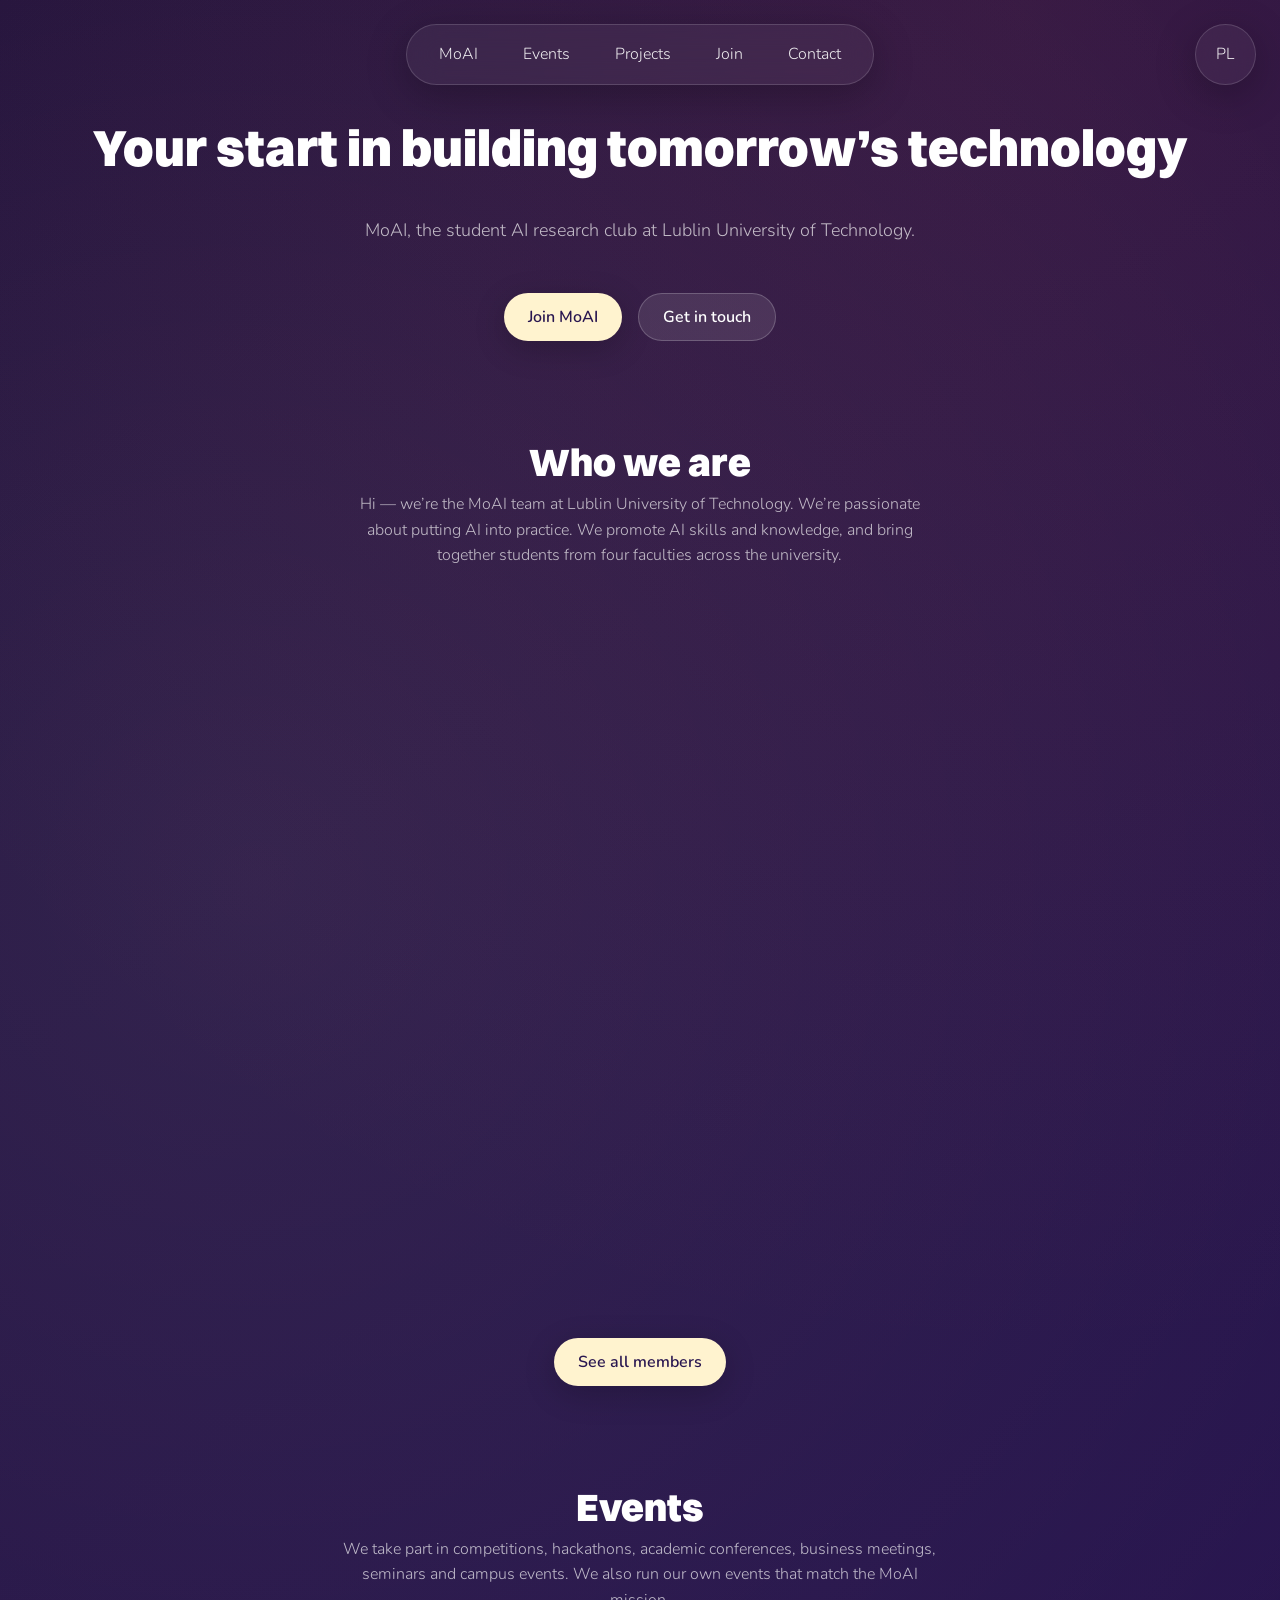
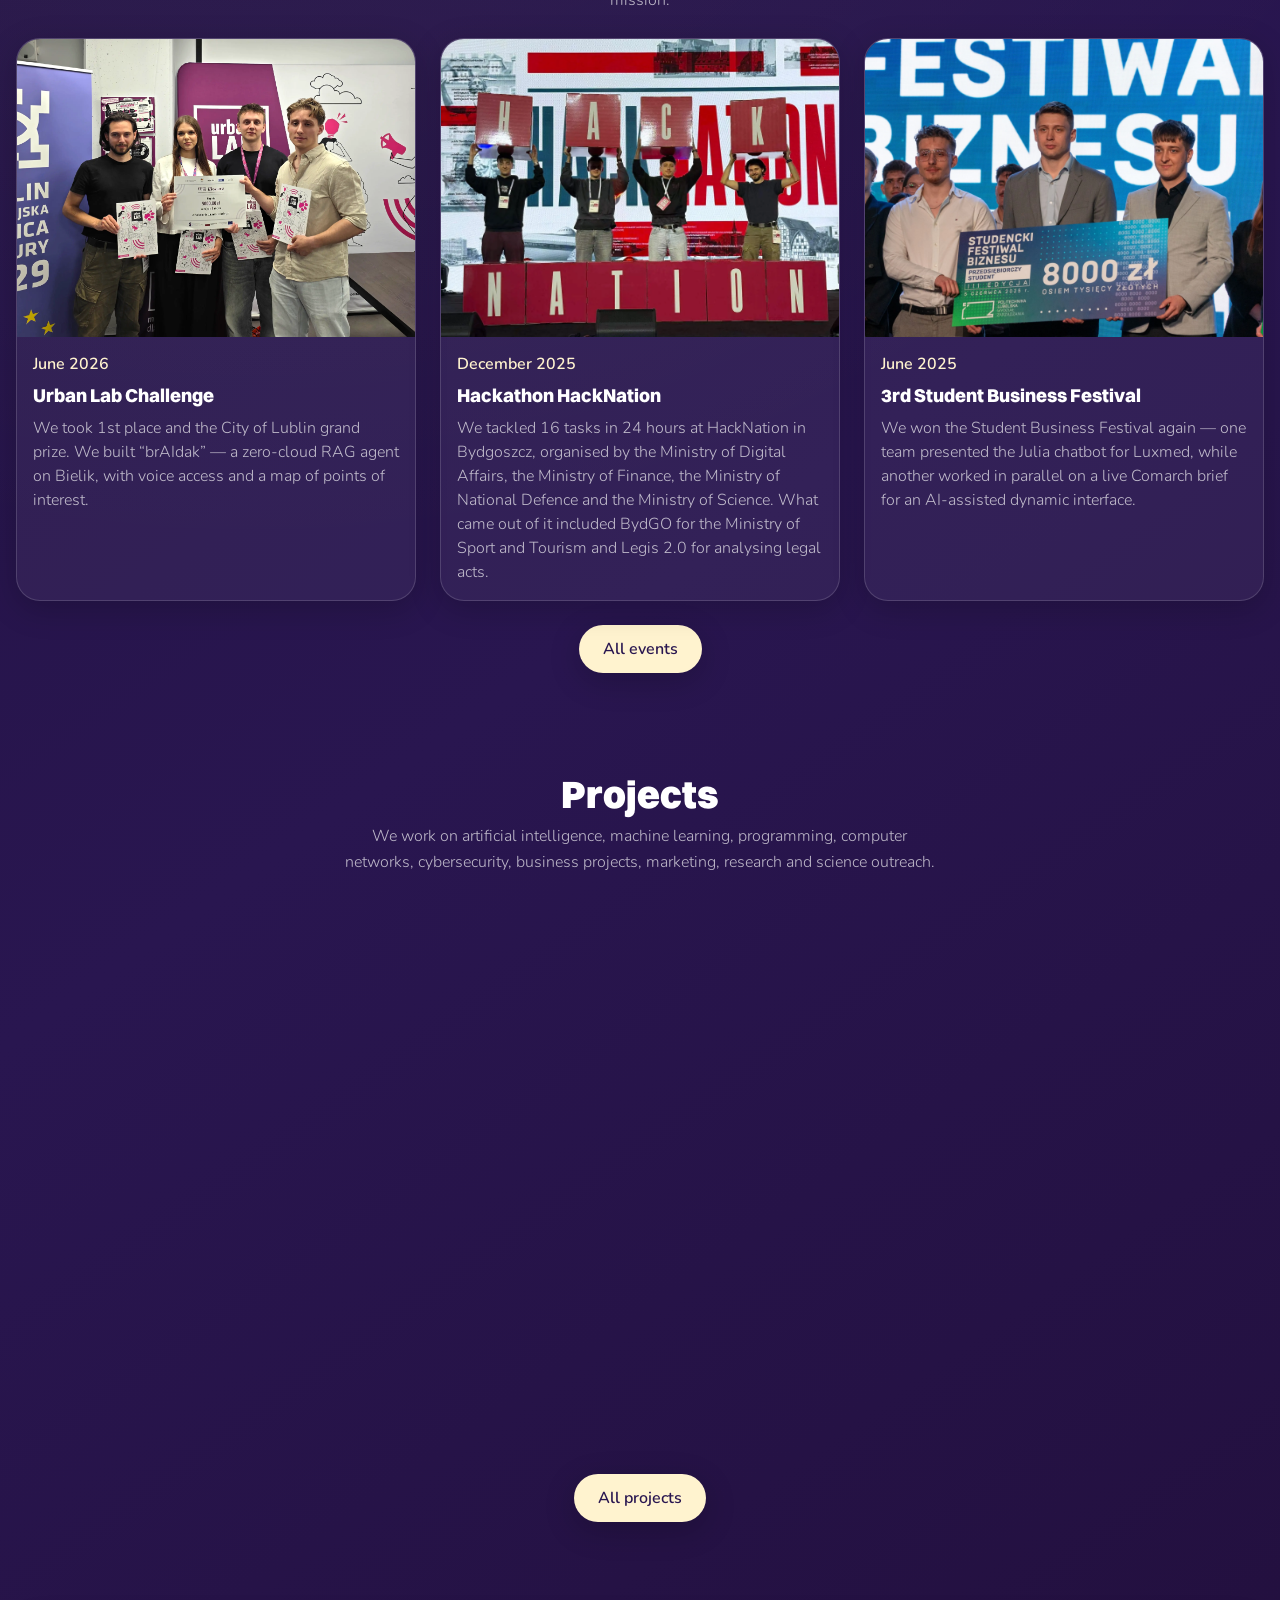
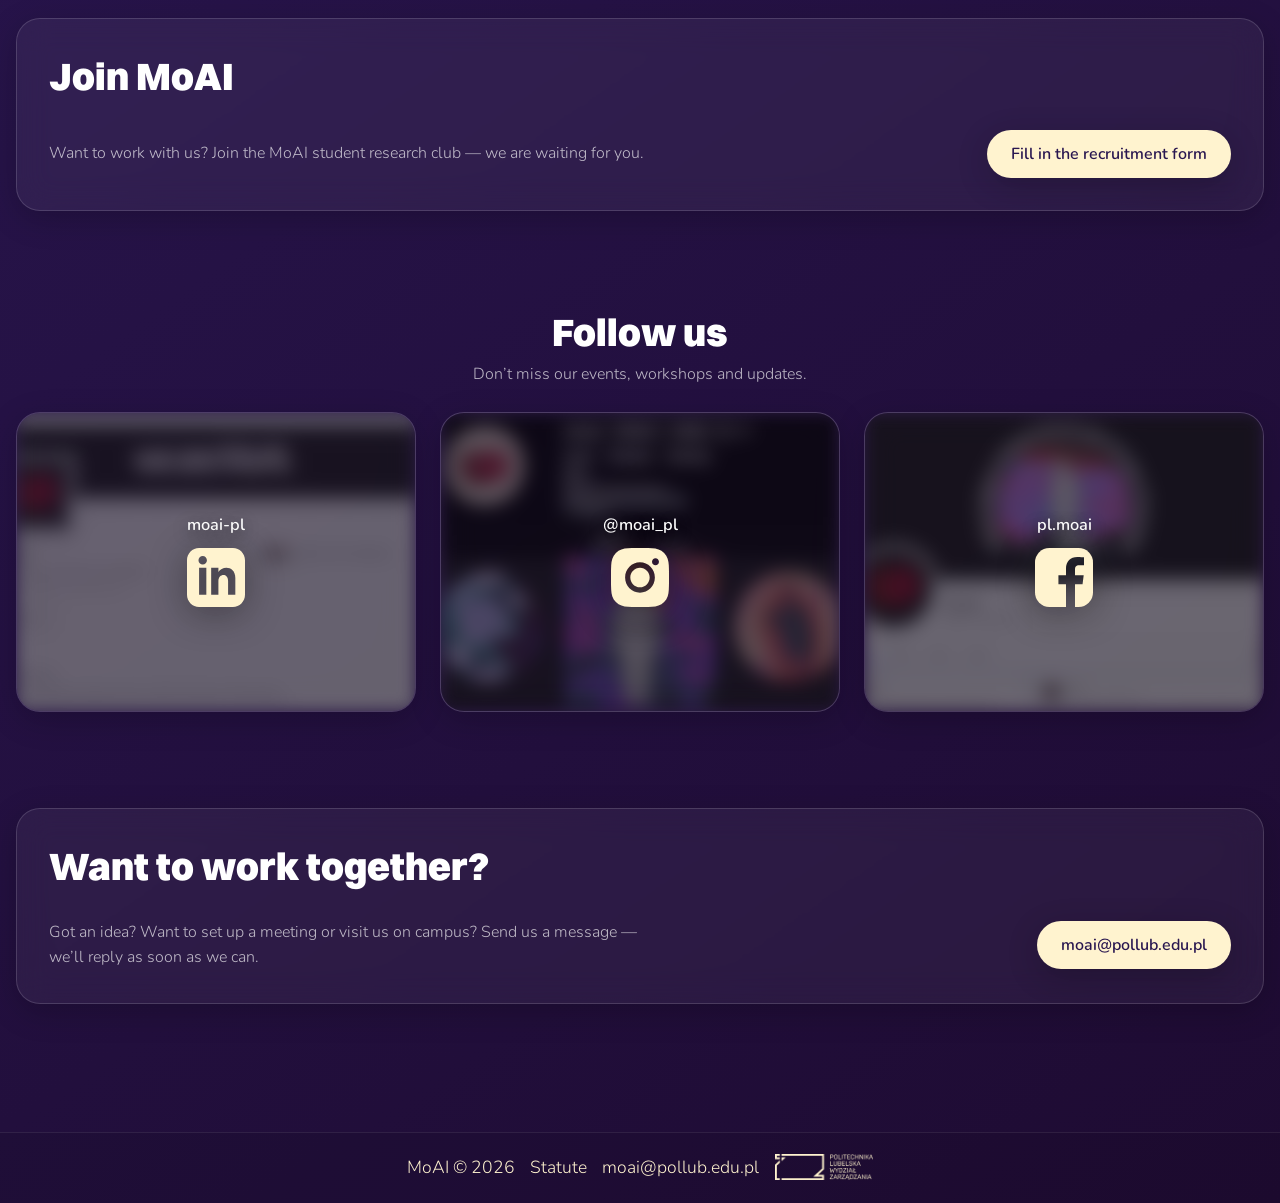
==== commit 98ac6f53: "Dodanie formularza rekrutacyjnego" ====
--- a/index.html
+++ b/index.html
@@ -1,236 +1,236 @@
-<!DOCTYPE html>
-<html lang="pl">
-<head>
-	<meta charset="UTF-8">
-	<meta name="viewport" content="width=device-width, initial-scale=1.0">
-	<meta name="color-scheme" content="dark">
-	<meta name="google-site-verification" content="C3zbUnbr2M0pZkSNKRsnua3W00MlYUA9bURwBQnWUGA">
-	<meta name="description" content="MoAI Politechnika Lubelska – Koło Naukowe Sztucznej Inteligencji. Zajmujemy się sztuczną inteligencją, uczeniem maszynowym, programowaniem, sieciami komputerowymi i cyberbezpieczeństwem – dołącz do nas!">
-	<meta property="og:site_name" content="Koło Naukowe MoAI">
-	<meta property="og:title" content="MoAI - Koło Naukowe Sztucznej Inteligencji">
-	<meta property="og:description" content="Dołącz do Koła Naukowego MoAI na Politechnice Lubelskiej!">
-    <meta property="og:image" content="https://moai-pl.github.io/images/mics/moai_og.png">
-	<meta property="og:image:width" content="1200">
-	<meta property="og:image:height" content="630">
-	<meta property="og:image:type" content="image/png">
-	<meta property="og:image:alt" content="Koło Naukowe MoAI">
-	<meta property="og:url" content="https://moai-pl.github.io">
-	<meta property="og:type" content="website">
-	<meta property="og:locale" content="pl_PL">
-	<meta name="twitter:card" content="summary_large_image">
-	<meta name="twitter:title" content="MoAI - Koło Naukowe Sztucznej Inteligencji">
-	<meta name="twitter:description" content="Dołącz do Koła Naukowego MoAI na Politechnice Lubelskiej!">
-	<meta name="twitter:image" content="https://moai-pl.github.io/images/mics/moai_og.png">
-	<meta name="application-name" content="Koło Naukowe MoAI">
-	<meta name="apple-mobile-web-app-title" content="Koło Naukowe MoAI">
-	<meta name="theme-color" content="#291650">
-	<meta name="msapplication-TileColor" content="#291650">
-	<meta name="msapplication-TileImage" content="/icons/mstile-150x150.png">
-	<title>MoAI – Koło Naukowe Sztucznej Inteligencji</title>
-	<link rel="icon" href="/favicon.ico" sizes="any">
-	<link rel="icon" type="image/png" sizes="16x16" href="/icons/favicon-16x16.png">
-	<link rel="icon" type="image/png" sizes="32x32" href="/icons/favicon-32x32.png">
-	<link rel="icon" type="image/png" sizes="48x48" href="/icons/favicon-48x48.png">
-	<link rel="apple-touch-icon" sizes="180x180" href="/icons/apple-touch-icon.png">
-	<link rel="manifest" href="/icons/site.webmanifest">
-	<link rel="canonical" href="https://moai-pl.github.io">
-	<link rel="stylesheet" href="styles.css">
-	<script>
-		(function () {
-			var lang = 'en';
-			try {
-				var saved = localStorage.getItem('moai-lang');
-				if (saved === 'pl' || saved === 'en') lang = saved;
-				else if (Intl.DateTimeFormat().resolvedOptions().timeZone === 'Europe/Warsaw') lang = 'pl';
-			} catch (e) {
-				lang = 'pl';
-			}
-			document.documentElement.lang = lang;
-			document.documentElement.setAttribute('data-lang', lang);
-		})();
-	</script>
-
-    <script type="application/ld+json">
-		{
-			"@context": "https://schema.org",
-			"@graph": [
-				{
-					"@type": "Organization",
-					"@id": "https://moai-pl.github.io/#organization",
-					"name": "Koło Naukowe MoAI",
-					"alternateName": ["MoAI", "MoAI Politechnika Lubelska", "MoAI - Koło Naukowe Sztucznej Inteligencji"],
-					"url": "https://moai-pl.github.io/",
-					"logo": "https://moai-pl.github.io/images/mics/moai_head.webp",
-					"sameAs": [
-						"https://www.linkedin.com/company/moai-pl",
-						"https://www.instagram.com/moai_pl",
-						"https://www.facebook.com/pl.moai"
-					]
-				},
-				{
-					"@type": "WebSite",
-					"@id": "https://moai-pl.github.io/#website",
-					"url": "https://moai-pl.github.io/",
-					"name": "Koło Naukowe MoAI",
-					"alternateName": ["MoAI", "MoAI Politechnika Lubelska", "MoAI - Koło Naukowe Sztucznej Inteligencji"],
-					"inLanguage": "pl",
-					"publisher": { "@id": "https://moai-pl.github.io/#organization" }
-				}
-			]
-		}
-	</script>
-</head>
-<body data-page="index">
-	<div id="top"></div>
-	<noscript class="selectable" data-i18n="noscript">Ta strona wymaga JavaScript do animacji i losowania projektów.</noscript>
-
-	<div id="preloader" class="preloader" data-i18n-aria="preloader" aria-label="Trwa ładowanie strony" role="status">
-		<div class="preloader__glass">
-			<span class="preloader__dot">M</span>
-			<span class="preloader__dot">o</span>
-			<span class="preloader__dot">A</span>
-			<span class="preloader__dot">I</span>
-		</div>
-	</div>
-
-
-	<header class="nav-shell">
-		<nav class="nav">
-			<div class="nav__links">
-				<a href="#top" class="nav__link">MoAI</a>
-				<a href="#events" class="nav__link" data-i18n="nav.events">Wydarzenia</a>
-				<a href="#projects" class="nav__link" data-i18n="nav.projects">Projekty</a>
-				<a href="#join" class="nav__link" data-i18n="nav.join">Dołącz</a>
-				<a href="#contact" class="nav__link" data-i18n="nav.contact">Kontakt</a>
-				<button type="button" class="nav__link lang-toggle lang-toggle--nav" data-lang-toggle aria-label="Switch to English">EN</button>
-			</div>
-		</nav>
-		<button type="button" class="lang-toggle lang-toggle--corner" data-lang-toggle aria-label="Switch to English">EN</button>
-	</header>
-
-	<main class="page">
-		<section id="hero" class="section hero no-select" aria-labelledby="hero-title">
-			<div class="grid grid--hero">
-				<div class="stack stack--lg stack--center">
-					<h1 id="hero-title" class="display" data-i18n-html="hero.title">Twój start <span class="hero-title__line">w tworzeniu</span> <span class="hero-title__line">technologii jutra</span></h1>
-					<p class="lead" data-i18n-html="hero.lead">Koło Naukowe <span class="hero-lead__line">Sztucznej Inteligencji MoAI</span> <span class="hero-lead__line">na Politechnice Lubelskiej.</span></p>
-					<div class="stack stack--row stack--row-center">
-						<a class="btn btn--primary" href="/thanks/" data-i18n="hero.join">Dołącz do MoAI</a>
-						<a class="btn btn--ghost" href="#contact" data-i18n="hero.write">Napisz do nas</a>
-					</div>
-				</div>
-			</div>
-		</section>
-
-		<section id="who" class="section" aria-labelledby="who-title">
-			<div class="section__header section__header--centered">
-				<div>
-					<h2 id="who-title" data-i18n="who.title">Kim jesteśmy?</h2>
-					<p class="muted" data-i18n="who.body">Cześć! Tu Zespół MoAI z Politechniki Lubelskiej. Jesteśmy pasjonatami Sztucznej Inteligencji w praktycznym wydaniu. Skupiamy się na aktywnym promowaniu umiejętności i wiedzy na temat AI. Zrzeszamy najlepszych studentów z czterech wydziałów Poltechniki Lubelskiej.</p>
-				</div>
-			</div>
-			<div id="members-grid" class="masonry" aria-live="polite"></div>
-			<div class="section__actions section__actions--center section__actions--members">
-				<a class="btn btn--primary" href="/members/" data-i18n="members.seeAll">Zobacz wszystkich</a>
-			</div>
-		</section>
-
-		<section id="events" class="section" aria-labelledby="events-title">
-			<div class="section__header section__header--centered">
-				<div>
-					<h2 id="events-title" data-i18n="events.title">Wydarzenia</h2>
-					<p class="muted" data-i18n="events.body">Bierzemy udział w konkursach, hackathonach, konferencjach naukowych, spotkaniach z biznesem, seminariach i imprezach uczelnianych. Orgnizujemy własne wydarzenia zgodne z misją MoAI.</p>
-				</div>
-			</div>
-			<div id="events-grid" class="cards cards--three" aria-live="polite"></div>
-			<div class="section__actions section__actions--center">
-				<a class="btn btn--primary" href="/events/" data-i18n="events.all">Pełna lista wydarzeń</a>
-			</div>
-		</section>
-
-		<section id="projects" class="section" aria-labelledby="projects-title">
-			<div class="section__header section__header--centered">
-				<div>
-					<h2 id="projects-title" data-i18n="projects.title">Projekty</h2>
-					<p class="muted" data-i18n="projects.body">Zajmujemy się sztuczną inteligencją, uczeniem maszynowym, programowaniem, sieciami komputerowymi, cyberbezpieczeństwem, projektami biznesowymi, marketingiem oraz badaniami i popularyzacją nauki.</p>
-				</div>
-			</div>
-			<div id="projects-grid" class="cards cards--three" aria-live="polite"></div>
-			<div class="section__actions section__actions--center">
-				<a class="btn btn--primary" href="/projects/" data-i18n="projects.all">Pełna lista projektów</a>
-			</div>
-		</section>
-
-		<section id="join" class="section section--accent" aria-labelledby="join-title">
-			<div class="glass card card--cta">
-				<div class="stack stack--lg">
-					<h2 id="join-title" data-i18n="join.title">Dołącz do MoAI</h2>
-					<div class="join__summary">
-						<p class="muted" data-i18n="join.body">Zbuduj portfolio, wejdź do świata biznesu, poznaj ludzi i zdobywaj kompetencje przyszłości. Nauka to więcej niż studia...</p>
-						<a class="btn btn--primary" href="/thanks/" data-i18n="join.cta">Rekrutacja</a>
-					</div>
-				</div>
-			</div>
-		</section>
-
-		<section id="follow" class="section" aria-labelledby="follow-title">
-			<div class="section__header">
-				<div>
-					<h2 id="follow-title" data-i18n="follow.title">Obserwuj nas</h2>
-					<p class="muted" data-i18n="follow.body">Nie przegap eventów, warsztatów i aktualności.</p>
-				</div>
-			</div>
-			<div class="cards cards--social">
-				<a class="social-card glass" href="https://www.linkedin.com/company/moai-pl" target="_blank" rel="noopener" aria-label="LinkedIn MoAI">
-					<img class="social-card__image" src="images/mics/li_background.webp" alt="" loading="lazy" data-protect="true">
-					<div class="social-card__content">
-						<p class="social-card__handle">moai-pl</p>
-						<img class="social-card__icon" src="icons/linkedin.svg" alt="" aria-hidden="true" loading="lazy">
-					</div>
-				</a>
-				<a class="social-card glass" href="https://www.instagram.com/moai_pl" target="_blank" rel="noopener" aria-label="Instagram MoAI">
-					<img class="social-card__image" src="images/mics/ig_background.webp" alt="" loading="lazy" data-protect="true">
-					<div class="social-card__content">
-						<p class="social-card__handle">@moai_pl</p>
-						<img class="social-card__icon" src="icons/instagram.svg" alt="" aria-hidden="true" loading="lazy">
-					</div>
-				</a>
-				<a class="social-card glass" href="https://www.facebook.com/pl.moai" target="_blank" rel="noopener" aria-label="Facebook MoAI">
-					<img class="social-card__image" src="images/mics/fb_background.webp" alt="" loading="lazy" data-protect="true">
-					<div class="social-card__content">
-						<p class="social-card__handle">pl.moai</p>
-						<img class="social-card__icon social-card__icon--facebook" src="icons/facebook.svg" alt="" aria-hidden="true" loading="lazy">
-					</div>
-				</a>
-			</div>
-		</section>
-
-		<section id="contact" class="section" aria-labelledby="contact-title">
-			<div class="glass card card--contact">
-				<div class="stack stack--lg">
-					<h2 id="contact-title" data-i18n="contact.title">Chcesz współpracować?</h2>
-					<div class="join__summary contact__summary">
-						<p class="muted" data-i18n="contact.body">Masz pomysł? Chcesz umówić się na spotkanie lub odwiedzić nas na uczelni? Wyślij nam wiadomość - odpowiemy tak szybko, jak będzie to możliwe.</p>
-						<a class="btn btn--primary" href="mailto:moai@pollub.edu.pl">moai@pollub.edu.pl</a>
-					</div>
-				</div>
-			</div>
-		</section>
-	</main>
-
-	<footer class="footer">
-		<div class="footer__inner">
-			<span>MoAI © <span data-current-year>2026</span></span>
-			<a class="footer__link" href="assets/Statut_MoAI.pdf" target="_blank" data-i18n="footer.rules">Regulamin</a>
-			<a class="footer__link" href="mailto:moai@pollub.edu.pl">moai@pollub.edu.pl</a>
-			<a class="footer__logo" href="https://wz.pollub.pl/" target="_blank" rel="noopener">
-				<img src="icons/logo_wz.webp" alt="Wydział Zarządzania Politechniki Lubelskiej" loading="lazy" data-i18n-alt="footer.wz">
-			</a>
-		</div>
-	</footer>
-
-	<script src="i18n.js" defer></script>
-	<script src="scripts.js" defer></script>
-	<script data-goatcounter="https://moai-pl.goatcounter.com/count" async src="https://gc.zgo.at/count.js"></script>
-</body>
-</html>
+<!DOCTYPE html>
+<html lang="pl">
+<head>
+	<meta charset="UTF-8">
+	<meta name="viewport" content="width=device-width, initial-scale=1.0">
+	<meta name="color-scheme" content="dark">
+	<meta name="google-site-verification" content="C3zbUnbr2M0pZkSNKRsnua3W00MlYUA9bURwBQnWUGA">
+	<meta name="description" content="MoAI Politechnika Lubelska – Koło Naukowe Sztucznej Inteligencji. Zajmujemy się sztuczną inteligencją, uczeniem maszynowym, programowaniem, sieciami komputerowymi i cyberbezpieczeństwem – dołącz do nas!">
+	<meta property="og:site_name" content="Koło Naukowe MoAI">
+	<meta property="og:title" content="MoAI - Koło Naukowe Sztucznej Inteligencji">
+	<meta property="og:description" content="Dołącz do Koła Naukowego MoAI na Politechnice Lubelskiej!">
+    <meta property="og:image" content="https://moai-pl.github.io/images/mics/moai_og.png">
+	<meta property="og:image:width" content="1200">
+	<meta property="og:image:height" content="630">
+	<meta property="og:image:type" content="image/png">
+	<meta property="og:image:alt" content="Koło Naukowe MoAI">
+	<meta property="og:url" content="https://moai-pl.github.io">
+	<meta property="og:type" content="website">
+	<meta property="og:locale" content="pl_PL">
+	<meta name="twitter:card" content="summary_large_image">
+	<meta name="twitter:title" content="MoAI - Koło Naukowe Sztucznej Inteligencji">
+	<meta name="twitter:description" content="Dołącz do Koła Naukowego MoAI na Politechnice Lubelskiej!">
+	<meta name="twitter:image" content="https://moai-pl.github.io/images/mics/moai_og.png">
+	<meta name="application-name" content="Koło Naukowe MoAI">
+	<meta name="apple-mobile-web-app-title" content="Koło Naukowe MoAI">
+	<meta name="theme-color" content="#291650">
+	<meta name="msapplication-TileColor" content="#291650">
+	<meta name="msapplication-TileImage" content="/icons/mstile-150x150.png">
+	<title>MoAI – Koło Naukowe Sztucznej Inteligencji</title>
+	<link rel="icon" href="/favicon.ico" sizes="any">
+	<link rel="icon" type="image/png" sizes="16x16" href="/icons/favicon-16x16.png">
+	<link rel="icon" type="image/png" sizes="32x32" href="/icons/favicon-32x32.png">
+	<link rel="icon" type="image/png" sizes="48x48" href="/icons/favicon-48x48.png">
+	<link rel="apple-touch-icon" sizes="180x180" href="/icons/apple-touch-icon.png">
+	<link rel="manifest" href="/icons/site.webmanifest">
+	<link rel="canonical" href="https://moai-pl.github.io">
+	<link rel="stylesheet" href="styles.css">
+	<script>
+		(function () {
+			var lang = 'en';
+			try {
+				var saved = localStorage.getItem('moai-lang');
+				if (saved === 'pl' || saved === 'en') lang = saved;
+				else if (Intl.DateTimeFormat().resolvedOptions().timeZone === 'Europe/Warsaw') lang = 'pl';
+			} catch (e) {
+				lang = 'pl';
+			}
+			document.documentElement.lang = lang;
+			document.documentElement.setAttribute('data-lang', lang);
+		})();
+	</script>
+
+    <script type="application/ld+json">
+		{
+			"@context": "https://schema.org",
+			"@graph": [
+				{
+					"@type": "Organization",
+					"@id": "https://moai-pl.github.io/#organization",
+					"name": "Koło Naukowe MoAI",
+					"alternateName": ["MoAI", "MoAI Politechnika Lubelska", "MoAI - Koło Naukowe Sztucznej Inteligencji"],
+					"url": "https://moai-pl.github.io/",
+					"logo": "https://moai-pl.github.io/images/mics/moai_head.webp",
+					"sameAs": [
+						"https://www.linkedin.com/company/moai-pl",
+						"https://www.instagram.com/moai_pl",
+						"https://www.facebook.com/pl.moai"
+					]
+				},
+				{
+					"@type": "WebSite",
+					"@id": "https://moai-pl.github.io/#website",
+					"url": "https://moai-pl.github.io/",
+					"name": "Koło Naukowe MoAI",
+					"alternateName": ["MoAI", "MoAI Politechnika Lubelska", "MoAI - Koło Naukowe Sztucznej Inteligencji"],
+					"inLanguage": "pl",
+					"publisher": { "@id": "https://moai-pl.github.io/#organization" }
+				}
+			]
+		}
+	</script>
+</head>
+<body data-page="index">
+	<div id="top"></div>
+	<noscript class="selectable" data-i18n="noscript">Ta strona wymaga JavaScript do animacji i losowania projektów.</noscript>
+
+	<div id="preloader" class="preloader" data-i18n-aria="preloader" aria-label="Trwa ładowanie strony" role="status">
+		<div class="preloader__glass">
+			<span class="preloader__dot">M</span>
+			<span class="preloader__dot">o</span>
+			<span class="preloader__dot">A</span>
+			<span class="preloader__dot">I</span>
+		</div>
+	</div>
+
+
+	<header class="nav-shell">
+		<nav class="nav">
+			<div class="nav__links">
+				<a href="#top" class="nav__link">MoAI</a>
+				<a href="#events" class="nav__link" data-i18n="nav.events">Wydarzenia</a>
+				<a href="#projects" class="nav__link" data-i18n="nav.projects">Projekty</a>
+				<a href="#join" class="nav__link" data-i18n="nav.join">Dołącz</a>
+				<a href="#contact" class="nav__link" data-i18n="nav.contact">Kontakt</a>
+				<button type="button" class="nav__link lang-toggle lang-toggle--nav" data-lang-toggle aria-label="Switch to English">EN</button>
+			</div>
+		</nav>
+		<button type="button" class="lang-toggle lang-toggle--corner" data-lang-toggle aria-label="Switch to English">EN</button>
+	</header>
+
+	<main class="page">
+		<section id="hero" class="section hero no-select" aria-labelledby="hero-title">
+			<div class="grid grid--hero">
+				<div class="stack stack--lg stack--center">
+					<h1 id="hero-title" class="display" data-i18n-html="hero.title">Twój start <span class="hero-title__line">w tworzeniu</span> <span class="hero-title__line">technologii jutra</span></h1>
+					<p class="lead" data-i18n-html="hero.lead">Koło Naukowe <span class="hero-lead__line">Sztucznej Inteligencji MoAI</span> <span class="hero-lead__line">na Politechnice Lubelskiej.</span></p>
+					<div class="stack stack--row stack--row-center">
+						<a class="btn btn--primary" href="#join" data-i18n="hero.join">Dołącz do MoAI</a>
+						<a class="btn btn--ghost" href="#contact" data-i18n="hero.write">Napisz do nas</a>
+					</div>
+				</div>
+			</div>
+		</section>
+
+		<section id="who" class="section" aria-labelledby="who-title">
+			<div class="section__header section__header--centered">
+				<div>
+					<h2 id="who-title" data-i18n="who.title">Kim jesteśmy?</h2>
+					<p class="muted" data-i18n="who.body">Cześć! Tu Zespół MoAI z Politechniki Lubelskiej. Jesteśmy pasjonatami Sztucznej Inteligencji w praktycznym wydaniu. Skupiamy się na aktywnym promowaniu umiejętności i wiedzy na temat AI. Zrzeszamy najlepszych studentów z czterech wydziałów Poltechniki Lubelskiej.</p>
+				</div>
+			</div>
+			<div id="members-grid" class="masonry" aria-live="polite"></div>
+			<div class="section__actions section__actions--center section__actions--members">
+				<a class="btn btn--primary" href="/members/" data-i18n="members.seeAll">Zobacz wszystkich</a>
+			</div>
+		</section>
+
+		<section id="events" class="section" aria-labelledby="events-title">
+			<div class="section__header section__header--centered">
+				<div>
+					<h2 id="events-title" data-i18n="events.title">Wydarzenia</h2>
+					<p class="muted" data-i18n="events.body">Bierzemy udział w konkursach, hackathonach, konferencjach naukowych, spotkaniach z biznesem, seminariach i imprezach uczelnianych. Orgnizujemy własne wydarzenia zgodne z misją MoAI.</p>
+				</div>
+			</div>
+			<div id="events-grid" class="cards cards--three" aria-live="polite"></div>
+			<div class="section__actions section__actions--center">
+				<a class="btn btn--primary" href="/events/" data-i18n="events.all">Pełna lista wydarzeń</a>
+			</div>
+		</section>
+
+		<section id="projects" class="section" aria-labelledby="projects-title">
+			<div class="section__header section__header--centered">
+				<div>
+					<h2 id="projects-title" data-i18n="projects.title">Projekty</h2>
+					<p class="muted" data-i18n="projects.body">Zajmujemy się sztuczną inteligencją, uczeniem maszynowym, programowaniem, sieciami komputerowymi, cyberbezpieczeństwem, projektami biznesowymi, marketingiem oraz badaniami i popularyzacją nauki.</p>
+				</div>
+			</div>
+			<div id="projects-grid" class="cards cards--three" aria-live="polite"></div>
+			<div class="section__actions section__actions--center">
+				<a class="btn btn--primary" href="/projects/" data-i18n="projects.all">Pełna lista projektów</a>
+			</div>
+		</section>
+
+		<section id="join" class="section section--accent" aria-labelledby="join-title">
+			<div class="glass card card--cta">
+				<div class="stack stack--lg">
+					<h2 id="join-title" data-i18n="join.title">Dołącz do MoAI</h2>
+					<div class="join__summary">
+						<p class="muted" data-i18n="join.body">Chcesz działać z nami? Dołącz do Koła Naukowego MoAI — czekamy na Ciebie.</p>
+						<a class="btn btn--primary" href="https://docs.google.com/forms/d/e/1FAIpQLSeRdYbvLa8XtjcZnIYagbELmvWFAhEcAMOQrnERhkXVHtnLXA/viewform?usp=header" target="_blank" rel="noopener" data-i18n="join.cta">Wypełnij formularz rekrutacyjny</a>
+					</div>
+				</div>
+			</div>
+		</section>
+
+		<section id="follow" class="section" aria-labelledby="follow-title">
+			<div class="section__header">
+				<div>
+					<h2 id="follow-title" data-i18n="follow.title">Obserwuj nas</h2>
+					<p class="muted" data-i18n="follow.body">Nie przegap eventów, warsztatów i aktualności.</p>
+				</div>
+			</div>
+			<div class="cards cards--social">
+				<a class="social-card glass" href="https://www.linkedin.com/company/moai-pl" target="_blank" rel="noopener" aria-label="LinkedIn MoAI">
+					<img class="social-card__image" src="images/mics/li_background.webp" alt="" loading="lazy" data-protect="true">
+					<div class="social-card__content">
+						<p class="social-card__handle">moai-pl</p>
+						<img class="social-card__icon" src="icons/linkedin.svg" alt="" aria-hidden="true" loading="lazy">
+					</div>
+				</a>
+				<a class="social-card glass" href="https://www.instagram.com/moai_pl" target="_blank" rel="noopener" aria-label="Instagram MoAI">
+					<img class="social-card__image" src="images/mics/ig_background.webp" alt="" loading="lazy" data-protect="true">
+					<div class="social-card__content">
+						<p class="social-card__handle">@moai_pl</p>
+						<img class="social-card__icon" src="icons/instagram.svg" alt="" aria-hidden="true" loading="lazy">
+					</div>
+				</a>
+				<a class="social-card glass" href="https://www.facebook.com/pl.moai" target="_blank" rel="noopener" aria-label="Facebook MoAI">
+					<img class="social-card__image" src="images/mics/fb_background.webp" alt="" loading="lazy" data-protect="true">
+					<div class="social-card__content">
+						<p class="social-card__handle">pl.moai</p>
+						<img class="social-card__icon social-card__icon--facebook" src="icons/facebook.svg" alt="" aria-hidden="true" loading="lazy">
+					</div>
+				</a>
+			</div>
+		</section>
+
+		<section id="contact" class="section" aria-labelledby="contact-title">
+			<div class="glass card card--contact">
+				<div class="stack stack--lg">
+					<h2 id="contact-title" data-i18n="contact.title">Chcesz współpracować?</h2>
+					<div class="join__summary contact__summary">
+						<p class="muted" data-i18n="contact.body">Masz pomysł? Chcesz umówić się na spotkanie lub odwiedzić nas na uczelni? Wyślij nam wiadomość - odpowiemy tak szybko, jak będzie to możliwe.</p>
+						<a class="btn btn--primary" href="mailto:moai@pollub.edu.pl">moai@pollub.edu.pl</a>
+					</div>
+				</div>
+			</div>
+		</section>
+	</main>
+
+	<footer class="footer">
+		<div class="footer__inner">
+			<span>MoAI © <span data-current-year>2026</span></span>
+			<a class="footer__link" href="assets/Statut_MoAI.pdf" target="_blank" data-i18n="footer.rules">Regulamin</a>
+			<a class="footer__link" href="mailto:moai@pollub.edu.pl">moai@pollub.edu.pl</a>
+			<a class="footer__logo" href="https://wz.pollub.pl/" target="_blank" rel="noopener">
+				<img src="icons/logo_wz.webp" alt="Wydział Zarządzania Politechniki Lubelskiej" loading="lazy" data-i18n-alt="footer.wz">
+			</a>
+		</div>
+	</footer>
+
+	<script src="i18n.js" defer></script>
+	<script src="scripts.js" defer></script>
+	<script data-goatcounter="https://moai-pl.goatcounter.com/count" async src="https://gc.zgo.at/count.js"></script>
+</body>
+</html>
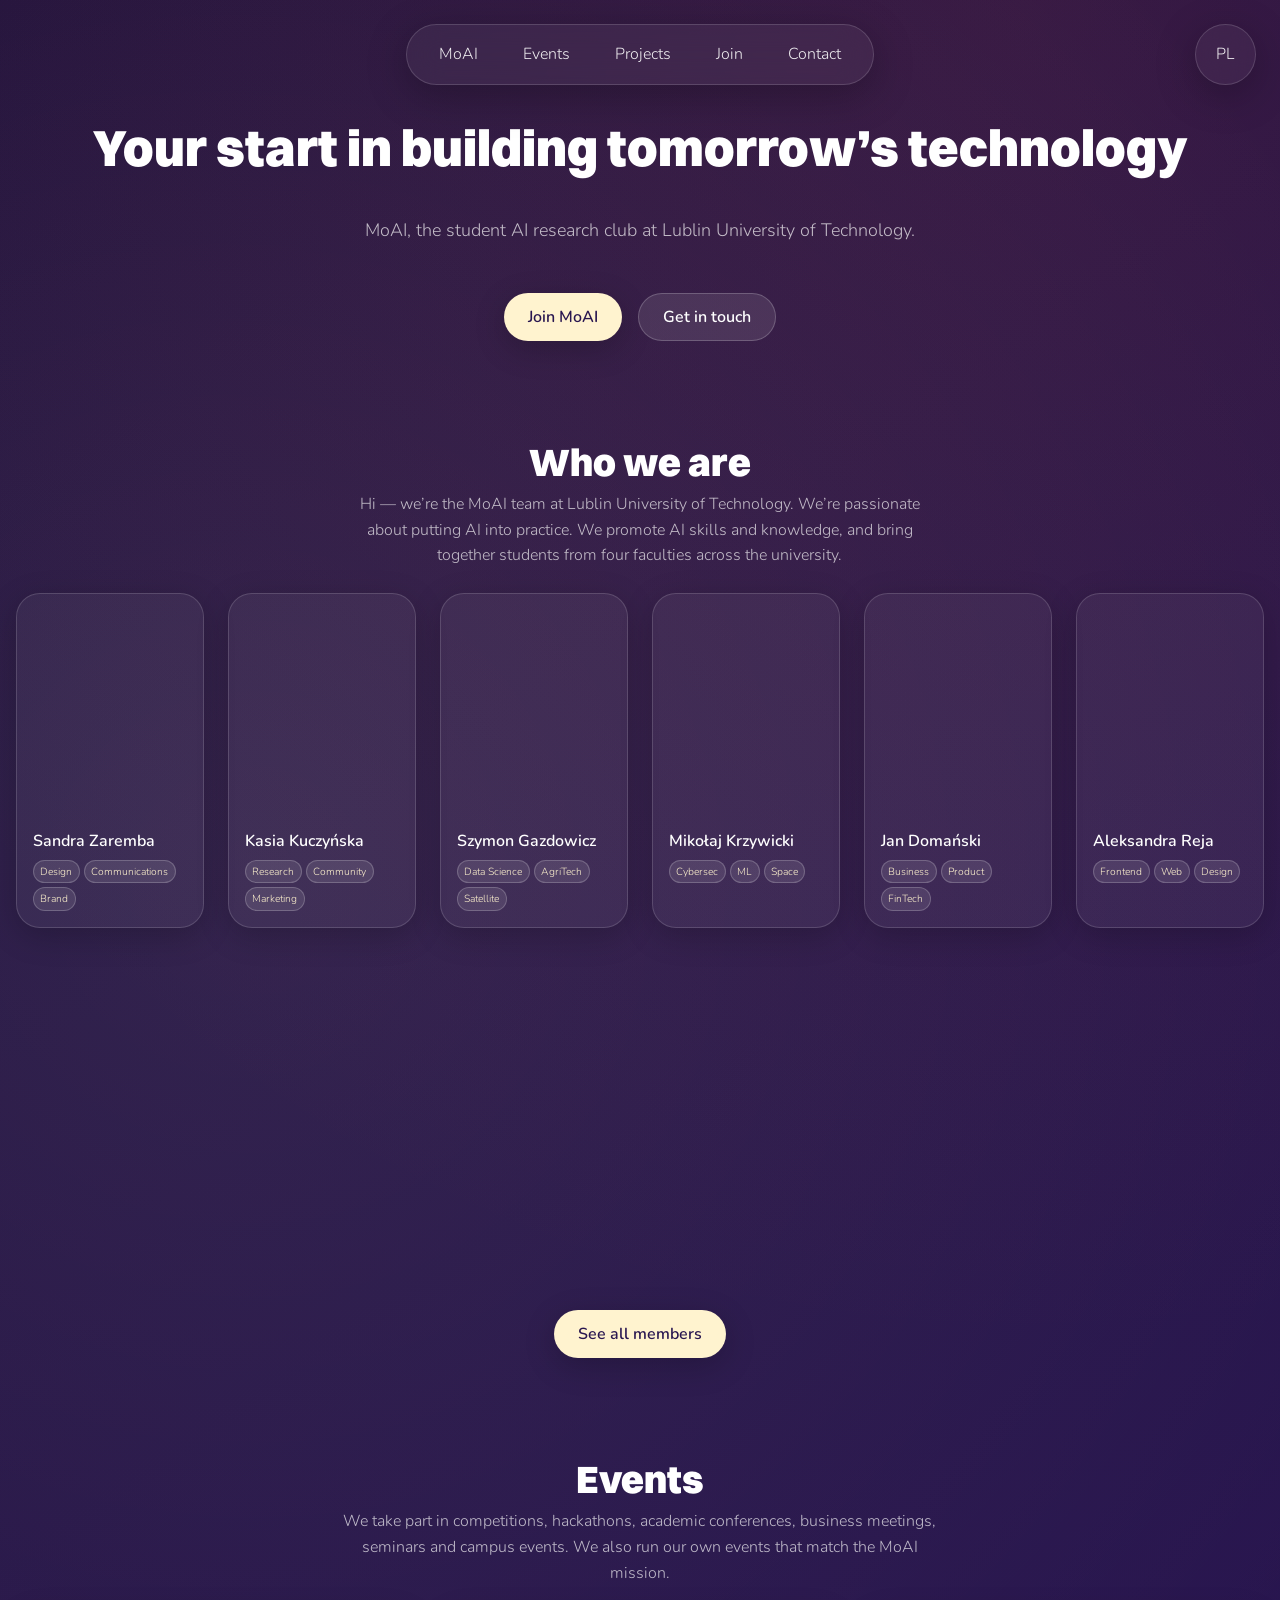
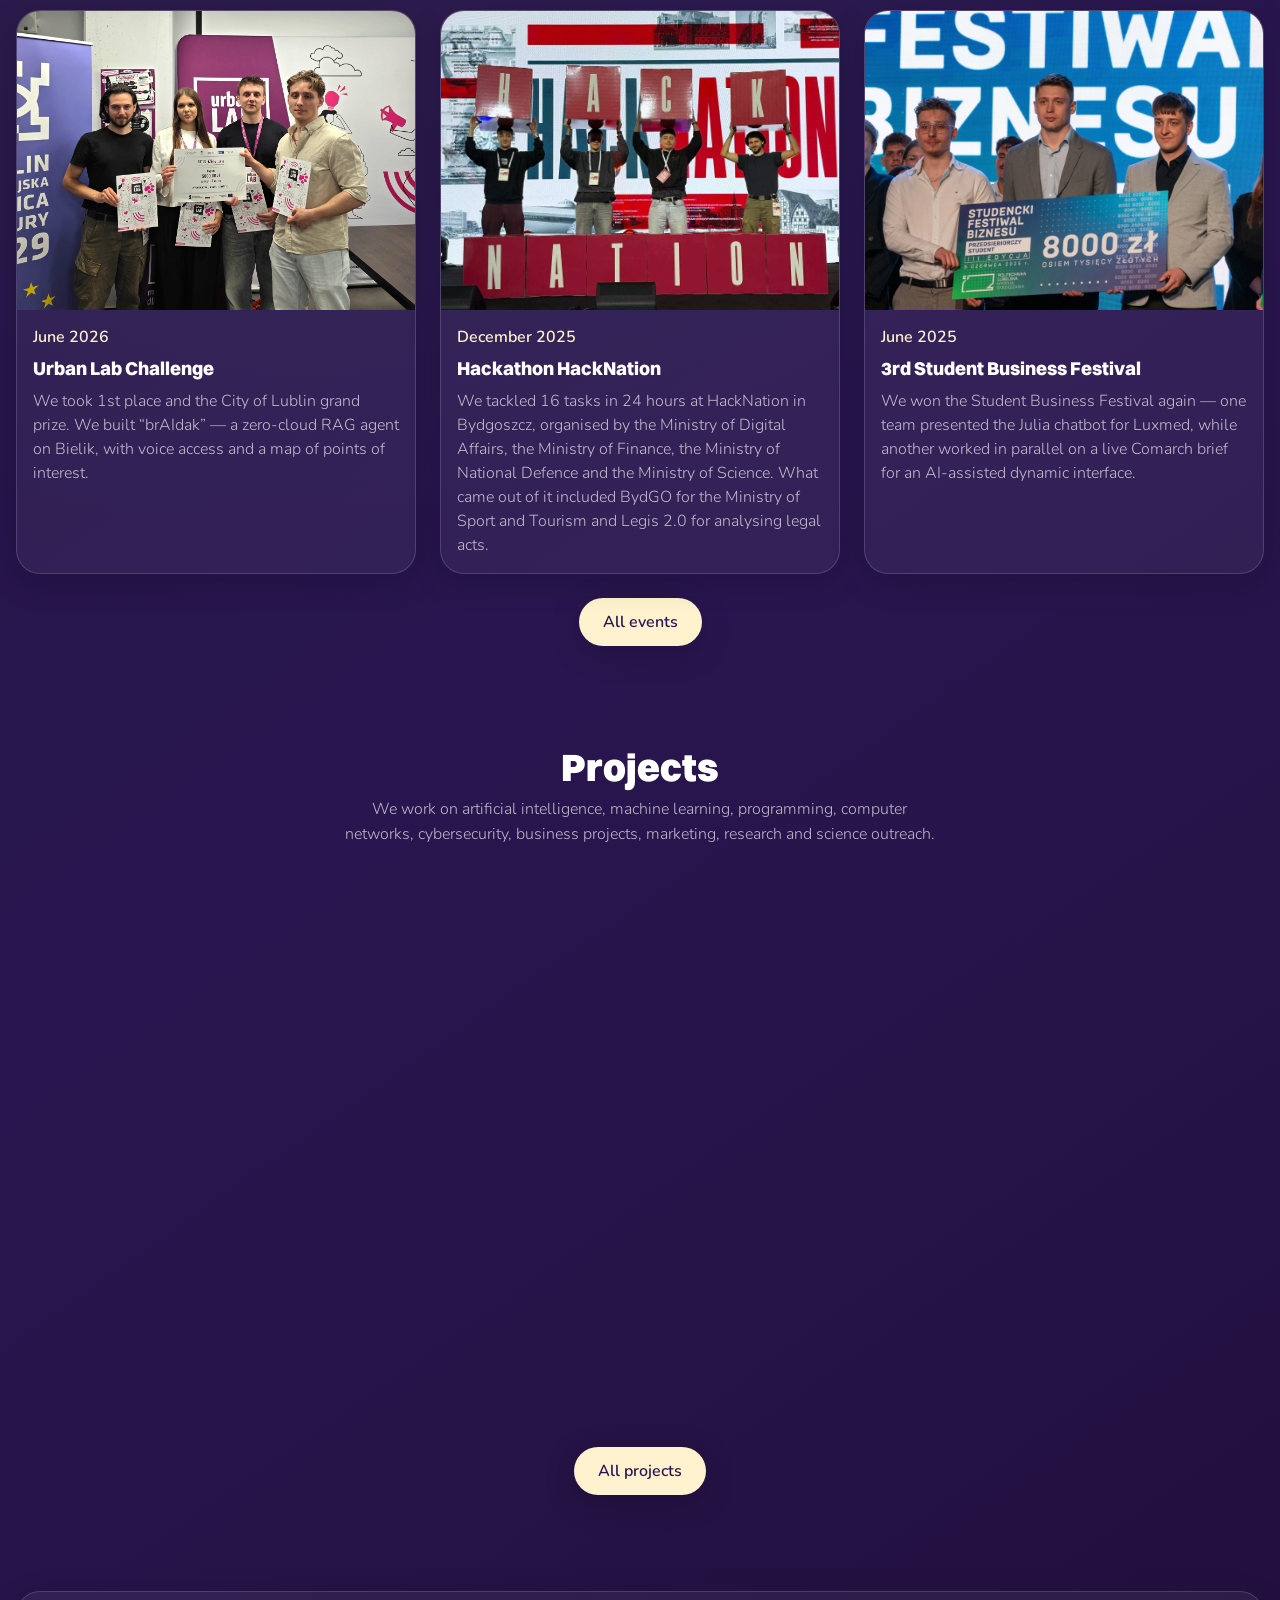
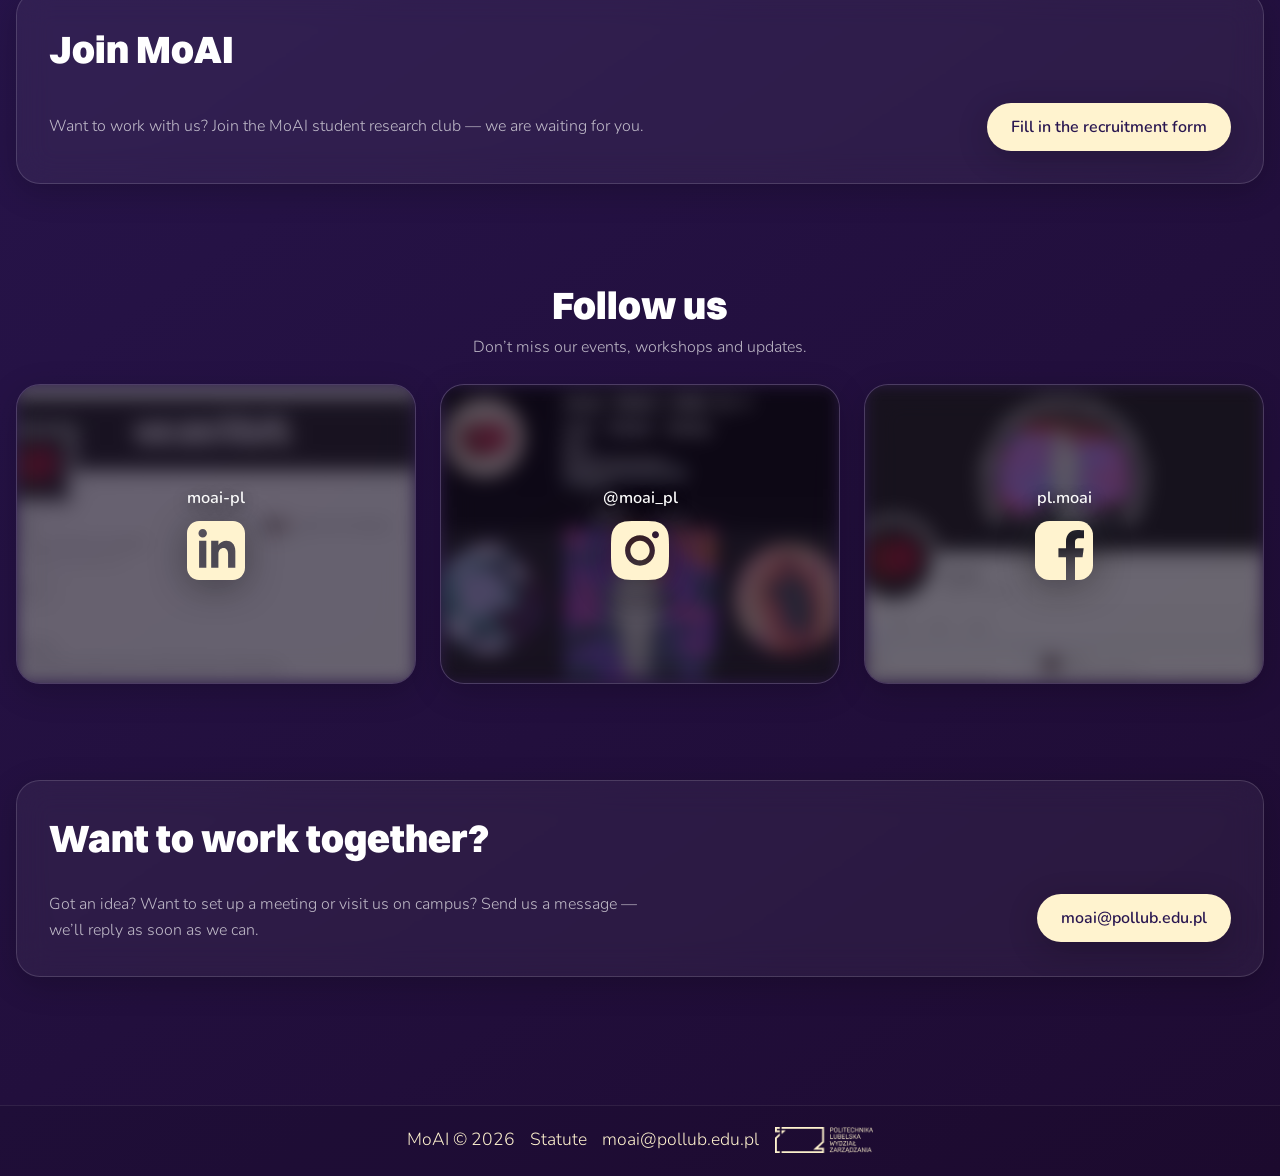
==== commit 977aeaf1: "Track recruitment form clicks in GoatCounter Co-Authored-By: Claude Opus 5.5 <noreply@anthropic.com>" ====
--- a/index.html
+++ b/index.html
@@ -167,7 +167,7 @@
 					<h2 id="join-title" data-i18n="join.title">Dołącz do MoAI</h2>
 					<div class="join__summary">
 						<p class="muted" data-i18n="join.body">Chcesz działać z nami? Dołącz do Koła Naukowego MoAI — czekamy na Ciebie.</p>
-						<a class="btn btn--primary" href="https://docs.google.com/forms/d/e/1FAIpQLSeRdYbvLa8XtjcZnIYagbELmvWFAhEcAMOQrnERhkXVHtnLXA/viewform?usp=header" target="_blank" rel="noopener" data-i18n="join.cta">Wypełnij formularz rekrutacyjny</a>
+						<a class="btn btn--primary" href="https://docs.google.com/forms/d/e/1FAIpQLSeRdYbvLa8XtjcZnIYagbELmvWFAhEcAMOQrnERhkXVHtnLXA/viewform?usp=header" target="_blank" rel="noopener" data-goatcounter-click="recruitment-form" data-goatcounter-title="Formularz rekrutacyjny" data-i18n="join.cta">Wypełnij formularz rekrutacyjny</a>
 					</div>
 				</div>
 			</div>
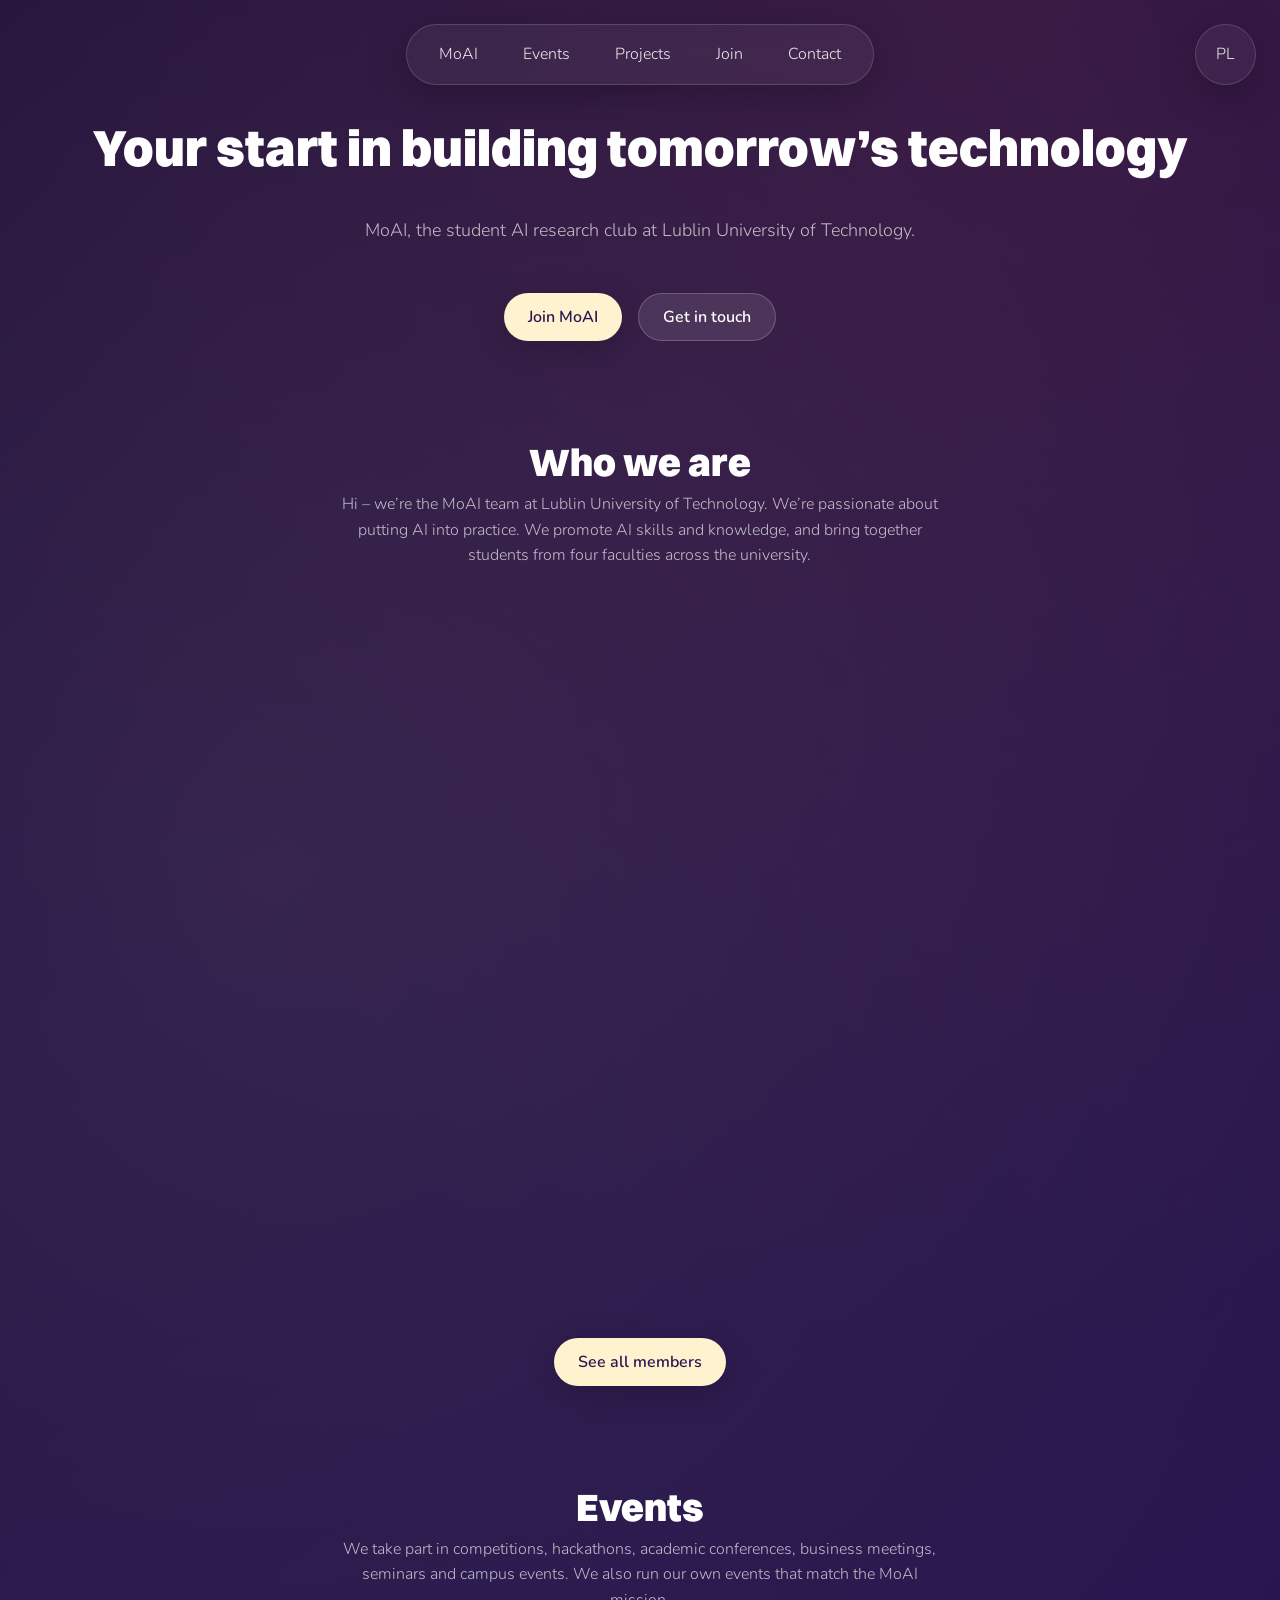
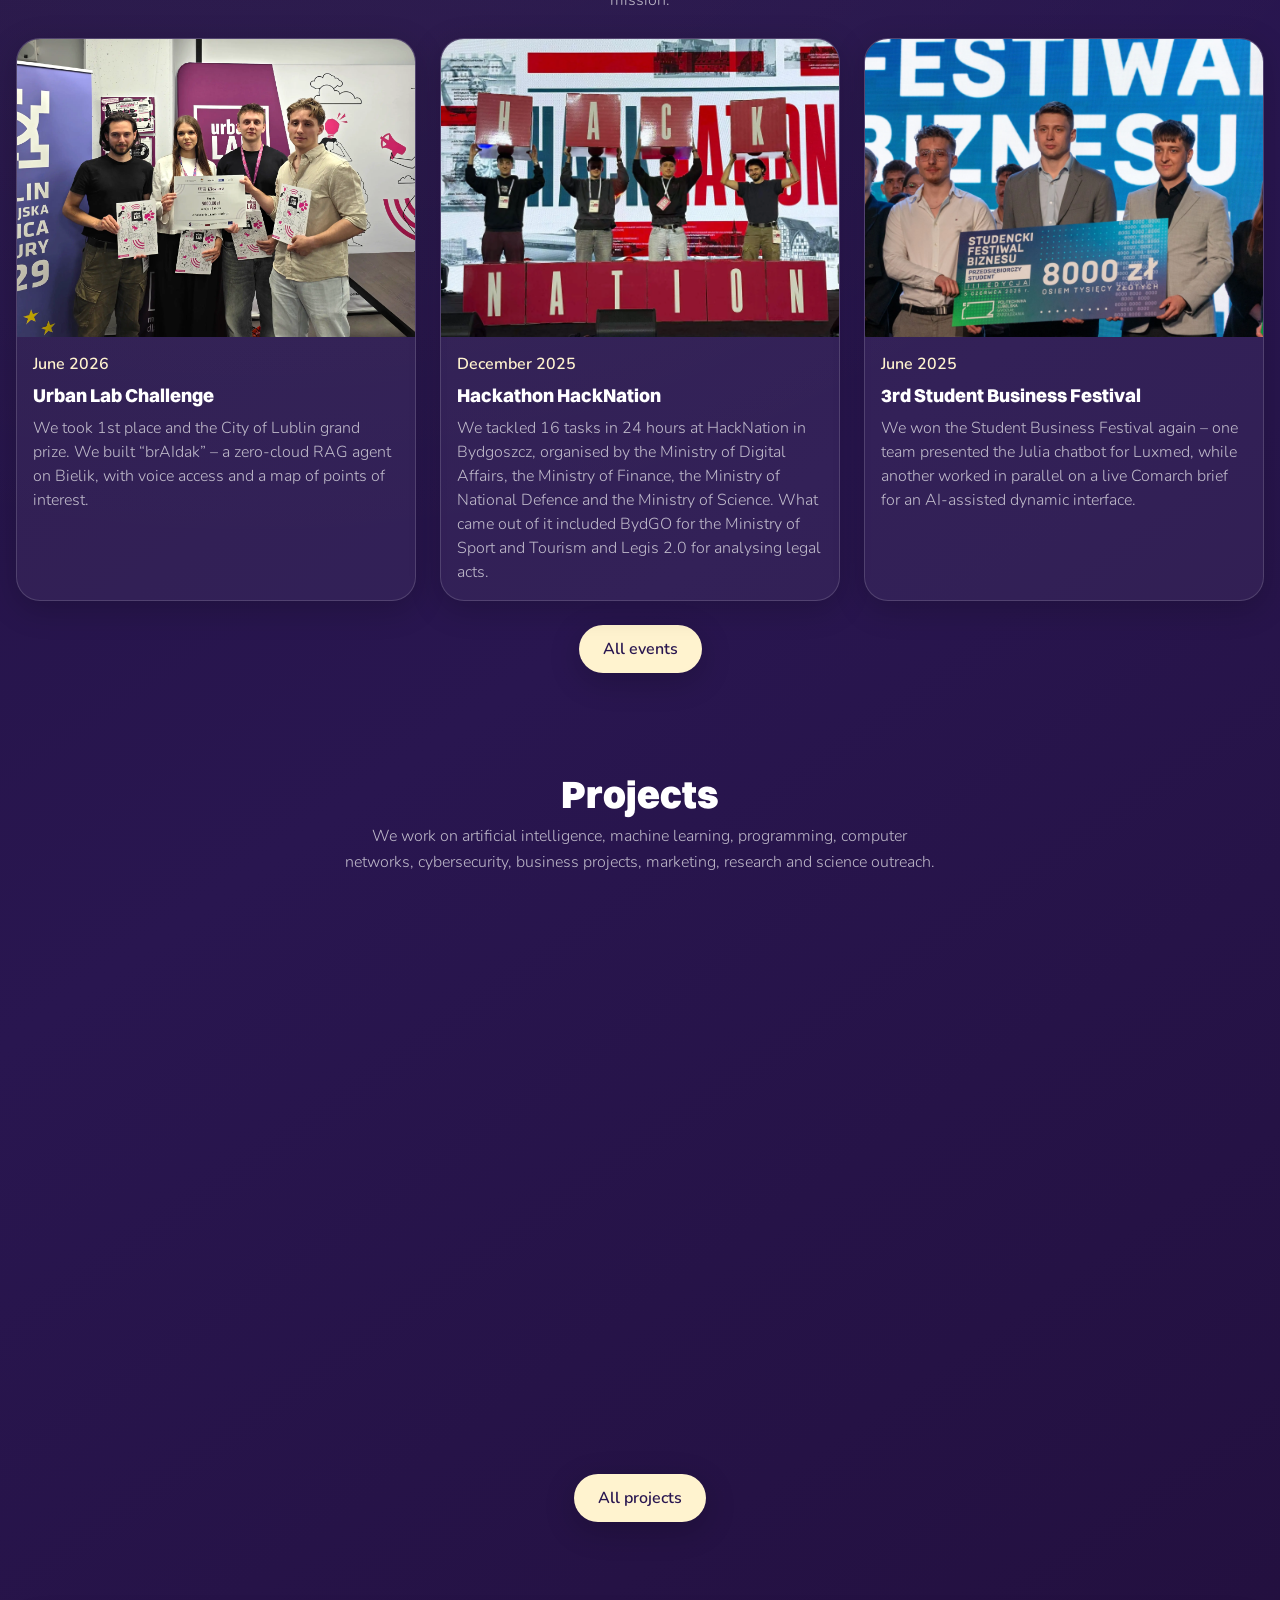
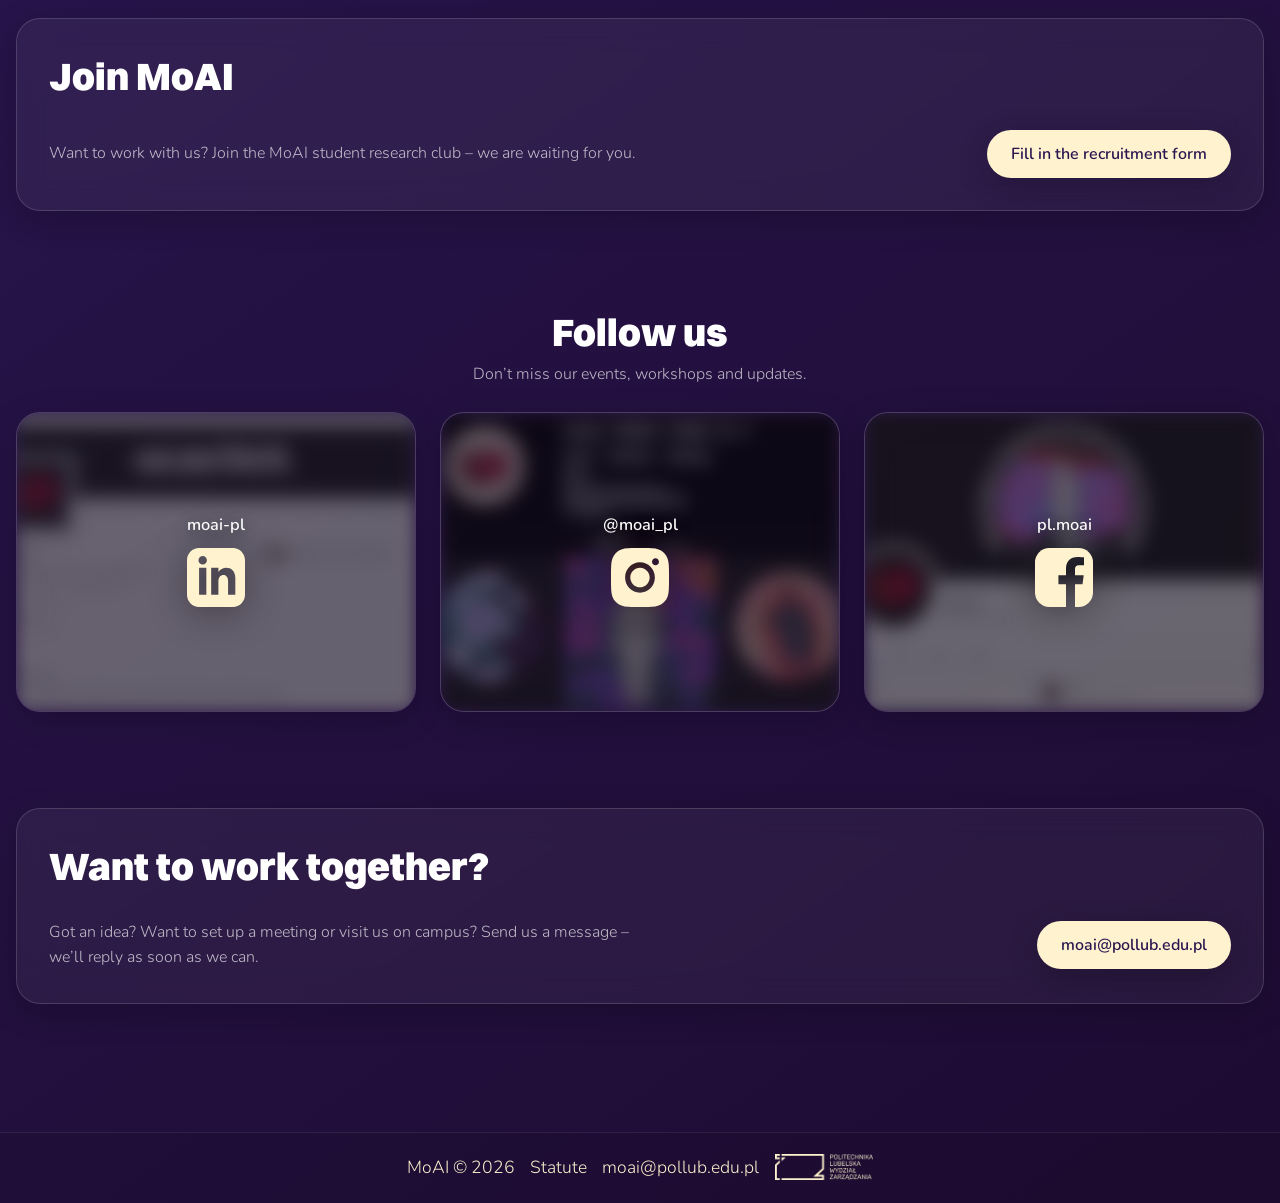
==== commit 5365f263: "Use en dashes instead of em dashes and hyphens in site copy" ====
--- a/index.html
+++ b/index.html
@@ -7,7 +7,7 @@
 	<meta name="google-site-verification" content="C3zbUnbr2M0pZkSNKRsnua3W00MlYUA9bURwBQnWUGA">
 	<meta name="description" content="MoAI Politechnika Lubelska – Koło Naukowe Sztucznej Inteligencji. Zajmujemy się sztuczną inteligencją, uczeniem maszynowym, programowaniem, sieciami komputerowymi i cyberbezpieczeństwem – dołącz do nas!">
 	<meta property="og:site_name" content="Koło Naukowe MoAI">
-	<meta property="og:title" content="MoAI - Koło Naukowe Sztucznej Inteligencji">
+	<meta property="og:title" content="MoAI – Koło Naukowe Sztucznej Inteligencji">
 	<meta property="og:description" content="Dołącz do Koła Naukowego MoAI na Politechnice Lubelskiej!">
     <meta property="og:image" content="https://moai-pl.github.io/images/mics/moai_og.png">
 	<meta property="og:image:width" content="1200">
@@ -18,7 +18,7 @@
 	<meta property="og:type" content="website">
 	<meta property="og:locale" content="pl_PL">
 	<meta name="twitter:card" content="summary_large_image">
-	<meta name="twitter:title" content="MoAI - Koło Naukowe Sztucznej Inteligencji">
+	<meta name="twitter:title" content="MoAI – Koło Naukowe Sztucznej Inteligencji">
 	<meta name="twitter:description" content="Dołącz do Koła Naukowego MoAI na Politechnice Lubelskiej!">
 	<meta name="twitter:image" content="https://moai-pl.github.io/images/mics/moai_og.png">
 	<meta name="application-name" content="Koło Naukowe MoAI">
@@ -58,7 +58,7 @@
 					"@type": "Organization",
 					"@id": "https://moai-pl.github.io/#organization",
 					"name": "Koło Naukowe MoAI",
-					"alternateName": ["MoAI", "MoAI Politechnika Lubelska", "MoAI - Koło Naukowe Sztucznej Inteligencji"],
+					"alternateName": ["MoAI", "MoAI Politechnika Lubelska", "MoAI – Koło Naukowe Sztucznej Inteligencji"],
 					"url": "https://moai-pl.github.io/",
 					"logo": "https://moai-pl.github.io/images/mics/moai_head.webp",
 					"sameAs": [
@@ -72,7 +72,7 @@
 					"@id": "https://moai-pl.github.io/#website",
 					"url": "https://moai-pl.github.io/",
 					"name": "Koło Naukowe MoAI",
-					"alternateName": ["MoAI", "MoAI Politechnika Lubelska", "MoAI - Koło Naukowe Sztucznej Inteligencji"],
+					"alternateName": ["MoAI", "MoAI Politechnika Lubelska", "MoAI – Koło Naukowe Sztucznej Inteligencji"],
 					"inLanguage": "pl",
 					"publisher": { "@id": "https://moai-pl.github.io/#organization" }
 				}
@@ -166,7 +166,7 @@
 				<div class="stack stack--lg">
 					<h2 id="join-title" data-i18n="join.title">Dołącz do MoAI</h2>
 					<div class="join__summary">
-						<p class="muted" data-i18n="join.body">Chcesz działać z nami? Dołącz do Koła Naukowego MoAI — czekamy na Ciebie.</p>
+						<p class="muted" data-i18n="join.body">Chcesz działać z nami? Dołącz do Koła Naukowego MoAI – czekamy na Ciebie.</p>
 						<a class="btn btn--primary" href="https://docs.google.com/forms/d/e/1FAIpQLSeRdYbvLa8XtjcZnIYagbELmvWFAhEcAMOQrnERhkXVHtnLXA/viewform?usp=header" target="_blank" rel="noopener" data-goatcounter-click="recruitment-form" data-goatcounter-title="Formularz rekrutacyjny" data-i18n="join.cta">Wypełnij formularz rekrutacyjny</a>
 					</div>
 				</div>
@@ -210,7 +210,7 @@
 				<div class="stack stack--lg">
 					<h2 id="contact-title" data-i18n="contact.title">Chcesz współpracować?</h2>
 					<div class="join__summary contact__summary">
-						<p class="muted" data-i18n="contact.body">Masz pomysł? Chcesz umówić się na spotkanie lub odwiedzić nas na uczelni? Wyślij nam wiadomość - odpowiemy tak szybko, jak będzie to możliwe.</p>
+						<p class="muted" data-i18n="contact.body">Masz pomysł? Chcesz umówić się na spotkanie lub odwiedzić nas na uczelni? Wyślij nam wiadomość – odpowiemy tak szybko, jak będzie to możliwe.</p>
 						<a class="btn btn--primary" href="mailto:moai@pollub.edu.pl">moai@pollub.edu.pl</a>
 					</div>
 				</div>
--- a/styles.css
+++ b/styles.css
@@ -457,6 +457,13 @@
 #join .join__summary .muted,
 #contact .join__summary .muted {
 	margin: 0;
+}
+
+/* The grid column already bounds this line; the 60ch cap made the longer
+   English copy drop its last word onto a line of its own. */
+#join .join__summary .muted {
+	max-width: none;
+	text-wrap: pretty;
 }
 
 #join .join__summary .btn,
